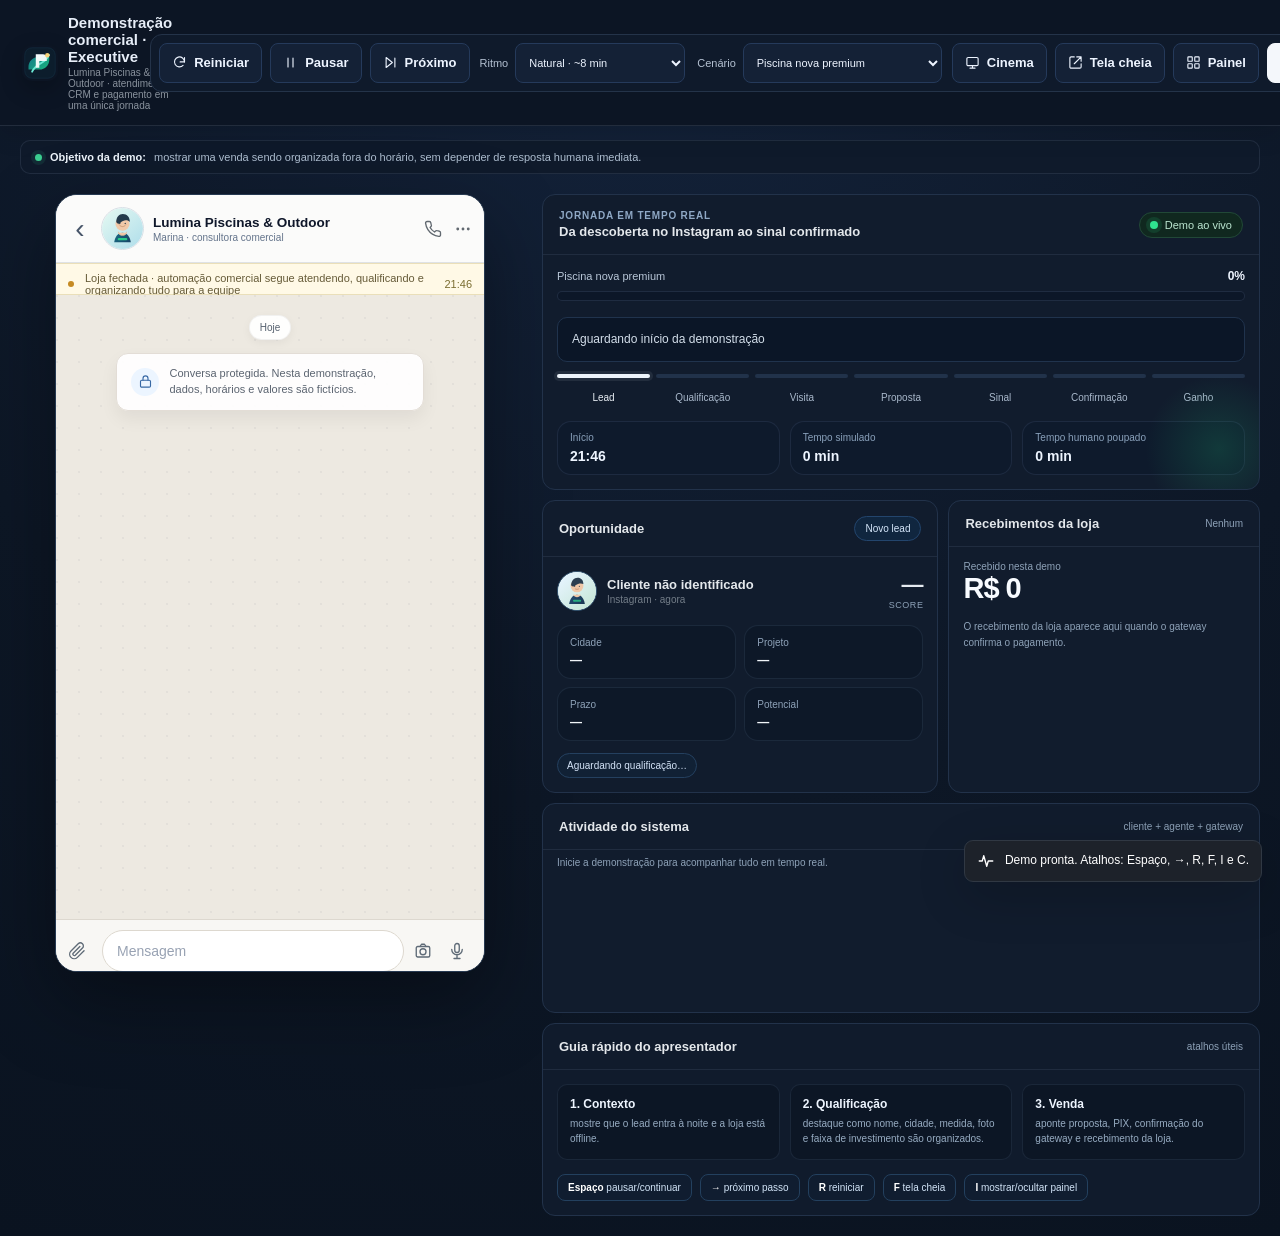
==== index.html @ 03941003 "Demo Agentes que Vendem" ====
<!doctype html>
<html lang="pt-BR">
<head>
  <meta charset="utf-8">
  <meta name="viewport" content="width=device-width,initial-scale=1,viewport-fit=cover">
  <meta name="theme-color" content="#0d1726">
  <title>Agentes que Vendem — Demonstração Final</title>
  <link rel="stylesheet" href="./app.css">
</head>
<body class="present-body v4-present v5-present">
  <div class="present-shell">
    <header class="present-top studio-topbar v4-topbar v5-topbar">
      <div class="studio-brand">
        <img class="studio-mark-img" src="./assets/brand-mark.svg" alt="Marca Lumina Piscinas & Outdoor">
        <div>
          <div class="present-title">Demonstração comercial · Executive</div>
          <div class="present-sub">Lumina Piscinas & Outdoor · atendimento, CRM e pagamento em uma única jornada</div>
        </div>
      </div>
      <div class="present-controls v4-controls v5-controls">
        <button class="btn" id="restartBtn" type="button"><span id="restartIcon"></span> Reiniciar</button>
        <button class="btn" id="pauseBtn" type="button"><span id="pauseIcon"></span> Pausar</button>
        <button class="btn" id="nextBtn" type="button"><span id="nextIcon"></span> Próximo</button>
        <label class="speed-control">Ritmo
          <select id="speedSelect" class="speed-select">
            <option value="1" selected>Natural · ~8 min</option>
            <option value="0.62">Reunião · ~5 min</option>
            <option value="0.26">Expressa · ~2 min</option>
            <option value="manual">Manual</option>
          </select>
        </label>
        <label class="speed-control">Cenário
          <select id="scenarioSelect" class="speed-select">
            <option value="pool" selected>Piscina nova premium</option>
            <option value="reforma">Reforma e modernização</option>
            <option value="retomada">Lead retomado com fechamento</option>
          </select>
        </label>
        <button class="btn" id="cinemaBtn" type="button"><span id="cinemaIcon"></span> Cinema</button>
        <button class="btn" id="fullscreenBtn" type="button"><span id="fullscreenIcon"></span> Tela cheia</button>
        <button class="btn" id="toggleInsightsBtn" type="button"><span id="insightsIcon"></span> Painel</button>
        <button class="btn primary" id="startBtn" type="button"><span id="playIcon"></span> Iniciar</button>
      </div>
    </header>

    <div class="presentation-deck"><span class="deck-dot"></span><strong>Objetivo da demo:</strong> mostrar uma venda sendo organizada fora do horário, sem depender de resposta humana imediata.</div>
    <main class="present-grid studio-present-grid v4-present-grid v5-present-grid">
      <section class="present-phone-wrap">
        <div class="present-phone studio-phone v4-phone" aria-label="Conversa simulada no WhatsApp">
          <div class="demo-wa-head v4-wa-head">
            <button class="phone-icon-btn" aria-label="Voltar">‹</button>
            <img class="brand-avatar-img agent-avatar-header" src="./assets/agent-avatar.svg" alt="Foto profissional da consultora Marina">
            <div class="demo-wa-copy">
              <strong id="chatCompanyName">Lumina Piscinas & Outdoor</strong>
              <span id="waStatus">Marina · consultora comercial</span>
            </div>
            <div class="demo-wa-actions"><span id="phoneIcon"></span><span id="moreIcon"></span></div>
          </div>
          <div class="demo-context-bar v4-context-bar">
            <span class="context-dot"></span>
            <span id="contextBarText">Loja fechada · automação comercial segue atendendo e organiza tudo para a equipe</span>
            <time id="contextBarTime">21:46</time>
          </div>
          <div class="chat-wallpaper presentation-chat v4-chat" id="presentationChat">
            <div class="day-chip">Hoje</div>
            <div class="conversation-empty" id="conversationEmpty">
              <div class="empty-lock" id="lockIcon"></div>
              <div>Conversa protegida. Nesta demonstração, dados, horários e valores são fictícios.</div>
            </div>
          </div>
          <div class="demo-composer v4-composer">
            <span id="paperclipIcon"></span>
            <div class="demo-input">Mensagem</div>
            <span id="cameraIcon"></span>
            <span id="micIcon"></span>
          </div>
        </div>
      </section>

      <aside class="present-insights studio-insights" id="insightsPanel">
        <section class="present-card hero-story-card v4-card accent-card v5-hero-card">
          <div class="present-card-head">
            <div>
              <div class="eyebrow-dark">Jornada em tempo real</div>
              <div class="present-card-title" id="storyTitle">Da primeira mensagem ao sinal confirmado</div>
            </div>
            <span class="live-pill"><i></i> Demo ao vivo</span>
          </div>
          <div class="present-card-body">
            <div class="story-progress-wrap">
              <div class="story-progress-labels"><span id="scenarioLabel">Piscina nova premium</span><strong id="progressLabel">0%</strong></div>
              <div class="story-progress-track"><div class="story-progress-fill" id="storyProgress"></div></div>
            </div>
            <div class="story-focus" id="storyFocus">Aguardando início da demonstração</div>
            <div class="journey-steps" id="journeySteps"></div>
            <div class="story-meta">
              <div><span>Início</span><strong id="storyStart">21:46</strong></div>
              <div><span>Tempo simulado</span><strong id="storyElapsed">0 min</strong></div>
              <div><span>Tempo humano poupado</span><strong id="humanTime">0 min</strong></div>
            </div>
          </div>
        </section>

        <div class="insight-two-col">
          <section class="present-card v4-card">
            <div class="present-card-head"><div class="present-card-title">Oportunidade</div><span id="stageBadge" class="dark-badge">Novo lead</span></div>
            <div class="present-card-body">
              <div class="lead-person-row">
                <img class="lead-person-photo" src="./assets/customer-avatar.svg" alt="Foto do cliente">
                <div><strong id="leadName">Cliente não identificado</strong><span id="leadSub">Instagram · agora</span></div>
                <div class="lead-score-box"><b id="leadScore">—</b><span>score</span></div>
              </div>
              <div class="snapshot-grid">
                <div class="snapshot-item"><span>Cidade</span><b id="snapCity">—</b></div>
                <div class="snapshot-item"><span>Projeto</span><b id="snapProject">—</b></div>
                <div class="snapshot-item"><span>Prazo</span><b id="snapDeadline">—</b></div>
                <div class="snapshot-item"><span>Potencial</span><b id="snapValue">—</b></div>
              </div>
              <div class="reason-list" id="scoreReasons"><span>Aguardando qualificação…</span></div>
            </div>
          </section>

          <section class="present-card v4-card">
            <div class="present-card-head"><div class="present-card-title">Recebimentos da loja</div><span class="dark-muted" id="paymentStatusTop">Nenhum</span></div>
            <div class="present-card-body store-money-body">
              <div class="store-money-total"><span>Recebido nesta demo</span><strong id="receivedTotal">R$ 0</strong></div>
              <div id="moneyFeed" class="store-money-feed"><div class="empty-mini">O recebimento da loja aparece aqui quando o gateway confirma o pagamento.</div></div>
            </div>
          </section>
        </div>

        <section class="present-card activity-card v4-card">
          <div class="present-card-head">
            <div class="present-card-title">Atividade do sistema</div>
            <span class="dark-muted">cliente + agente + gateway</span>
          </div>
          <div class="present-card-body live-feed studio-live-feed" id="liveFeed">
            <div class="empty-mini">Inicie a demonstração para acompanhar tudo em tempo real.</div>
          </div>
        </section>

        <section class="morning-card studio-morning v4-morning" id="morningCard">
          <div class="morning-eyebrow">Resumo automático · manhã seguinte · 08:02</div>
          <div class="morning-title">Enquanto a equipe estava offline</div>
          <div class="morning-grid">
            <div class="morning-stat"><b id="morningLeads">7</b><span>leads recebidos</span></div>
            <div class="morning-stat"><b id="morningQualified">3</b><span>qualificados</span></div>
            <div class="morning-stat"><b id="morningVisits">1</b><span>visita agendada</span></div>
            <div class="morning-stat"><b id="morningRevenue">R$ 2.780</b><span>sinal confirmado</span></div>
          </div>
          <div class="morning-summary-line" id="morningSummary"><strong>Resultado:</strong> um lead evoluiu até proposta, visita, pagamento de sinal e confirmação sem exigir resposta humana na primeira fase.</div>
          <div class="demo-note">Cenário demonstrativo, com dados sintéticos e pagamento local/sandbox. Não representa vendas reais.</div>
        </section>

        <section class="present-card v4-card presenter-card">
          <div class="present-card-head">
            <div class="present-card-title">Guia rápido do apresentador</div>
            <span class="dark-muted">atalhos úteis</span>
          </div>
          <div class="present-card-body presenter-body">
            <div class="presenter-grid">
              <div><strong>1. Contexto</strong><span>mostre que o lead entra à noite e a loja está offline.</span></div>
              <div><strong>2. Qualificação</strong><span>destaque como nome, cidade, medida, foto e faixa de investimento são organizados.</span></div>
              <div><strong>3. Venda</strong><span>aponte proposta, PIX, confirmação do gateway e recebimento da loja.</span></div>
            </div>
            <div class="shortcut-row">
              <span><b>Espaço</b> pausar/continuar</span>
              <span><b>→</b> próximo passo</span>
              <span><b>R</b> reiniciar</span>
              <span><b>F</b> tela cheia</span>
              <span><b>I</b> mostrar/ocultar painel</span>
            </div>
          </div>
        </section>
      </aside>
    </main>
  </div>

  <script src="./shared.js"></script>
  <script src="./present.js"></script>
</body>
</html>
---- app.css ----
:root{
  --bg:#f6f7f8; --surface:#ffffff; --surface-2:#f1f3f5; --surface-3:#e9ecef;
  --ink:#16181d; --muted:#69707d; --muted-2:#9299a6; --line:#e1e4e8; --line-strong:#cfd4db;
  --blue:#1668e3; --blue-2:#0f5dcc; --blue-soft:#eaf2ff;
  --green:#1c8f5a; --green-soft:#e9f7f0; --amber:#a96500; --amber-soft:#fff4dd;
  --red:#c54444; --red-soft:#fff0f0; --purple:#7453d4; --purple-soft:#f0ebff;
  --sidebar:#12161d; --sidebar-2:#1a2029; --sidebar-text:#e8edf4; --sidebar-muted:#8f9aa8;
  --shadow-sm:0 1px 2px rgba(16,24,40,.05); --shadow-md:0 8px 28px rgba(16,24,40,.08);
  --r-sm:7px; --r:10px; --r-lg:14px; --r-xl:20px;
  --font:Inter,ui-sans-serif,-apple-system,BlinkMacSystemFont,"Segoe UI",Roboto,Helvetica,Arial,sans-serif;
}
*{box-sizing:border-box}
html{font-family:var(--font);background:var(--bg);color:var(--ink);-webkit-text-size-adjust:100%;text-rendering:optimizeLegibility}
body{margin:0;min-height:100vh;background:var(--bg);color:var(--ink)}
button,input,textarea,select{font:inherit}
button{cursor:pointer}
a{color:inherit;text-decoration:none}
img{max-width:100%;display:block}
svg{display:block}
.hidden{display:none!important}
.tabular{font-variant-numeric:tabular-nums}
.muted{color:var(--muted)}
.small{font-size:12px}.tiny{font-size:11px}.medium{font-size:14px}.nowrap{white-space:nowrap}
.strong{font-weight:650}.semibold{font-weight:600}.bold{font-weight:720}
.divider{height:1px;background:var(--line);margin:16px 0}

/* controls */
.btn{border:1px solid var(--line-strong);background:var(--surface);color:var(--ink);height:36px;padding:0 12px;border-radius:var(--r-sm);display:inline-flex;align-items:center;justify-content:center;gap:7px;font-size:13px;font-weight:600;box-shadow:var(--shadow-sm);transition:.16s ease}
.btn:hover{background:#fafafa;border-color:#bcc3cc}.btn:active{transform:translateY(1px)}
.btn.primary{background:var(--blue);color:#fff;border-color:var(--blue);box-shadow:none}.btn.primary:hover{background:var(--blue-2)}
.btn.success{background:var(--green);color:white;border-color:var(--green)}
.btn.ghost{background:transparent;border-color:transparent;box-shadow:none}.btn.ghost:hover{background:var(--surface-2)}
.btn.danger{color:var(--red);background:var(--red-soft);border-color:#f0caca}
.btn.icon{width:36px;padding:0}.btn.sm{height:30px;padding:0 9px;font-size:12px}.btn.lg{height:42px;padding:0 16px;border-radius:9px}
.input,.select,.textarea{width:100%;border:1px solid var(--line-strong);background:var(--surface);color:var(--ink);border-radius:8px;outline:none;transition:.15s;border-color:.15s,box-shadow .15s}
.input,.select{height:38px;padding:0 11px}.textarea{padding:10px 11px;min-height:90px;resize:vertical}
.input:focus,.select:focus,.textarea:focus{border-color:#8bb4ef;box-shadow:0 0 0 3px rgba(22,104,227,.11)}
.label{font-size:12px;color:#4f5663;font-weight:600;margin-bottom:6px;display:block}.help{font-size:11px;color:var(--muted);margin-top:5px;line-height:1.4}
.field{margin-bottom:14px}.field-row{display:grid;grid-template-columns:repeat(2,minmax(0,1fr));gap:12px}

/* generic panels */
.card{background:var(--surface);border:1px solid var(--line);border-radius:var(--r);box-shadow:var(--shadow-sm)}
.card.pad{padding:18px}.card-head{display:flex;align-items:center;justify-content:space-between;gap:12px;padding:15px 16px;border-bottom:1px solid var(--line)}
.card-title{font-size:14px;font-weight:680}.card-sub{font-size:12px;color:var(--muted);margin-top:3px}
.badge{display:inline-flex;align-items:center;gap:5px;border:1px solid var(--line);background:var(--surface-2);color:#4e5663;border-radius:999px;padding:3px 7px;font-size:11px;font-weight:600;line-height:1.2}
.badge.blue{background:var(--blue-soft);border-color:#cfe0ff;color:#2458a4}.badge.green{background:var(--green-soft);border-color:#c6ead7;color:#167346}.badge.amber{background:var(--amber-soft);border-color:#efd7a6;color:#8a5708}.badge.red{background:var(--red-soft);border-color:#f1c8c8;color:#a23838}.badge.purple{background:var(--purple-soft);border-color:#ddd2ff;color:#6443bf}
.dot{width:7px;height:7px;border-radius:50%;background:currentColor;display:inline-block}
.avatar{width:34px;height:34px;border-radius:50%;display:grid;place-items:center;background:#e8edf3;color:#39424e;font-size:12px;font-weight:700;flex:0 0 auto;overflow:hidden}.avatar.blue{background:#e7f0ff;color:#245ba4}.avatar.green{background:#e6f5ed;color:#157249}.avatar.dark{background:#26303d;color:#fff}
.kbd{border:1px solid var(--line-strong);background:#f8f8f8;border-bottom-width:2px;border-radius:5px;padding:1px 5px;font-size:10px;color:#6c7480}

/* toast & modal */
.toast-stack{position:fixed;right:18px;bottom:18px;display:flex;flex-direction:column;gap:8px;z-index:9999;pointer-events:none}
.toast{min-width:260px;max-width:360px;background:#1d222a;color:white;border:1px solid #303843;border-radius:9px;padding:11px 12px;box-shadow:0 14px 50px rgba(0,0,0,.2);display:flex;gap:10px;align-items:flex-start;animation:toastIn .18s ease;pointer-events:auto}.toast.success{background:#123e2d;border-color:#285e47}.toast.error{background:#4b2222;border-color:#713434}
@keyframes toastIn{from{transform:translateY(6px);opacity:0}to{transform:none;opacity:1}}
.modal-backdrop{position:fixed;inset:0;background:rgba(13,17,23,.48);display:grid;place-items:center;padding:18px;z-index:9000;backdrop-filter:blur(2px)}
.modal{width:min(520px,100%);max-height:min(760px,92vh);overflow:auto;background:var(--surface);border:1px solid var(--line);border-radius:14px;box-shadow:0 30px 80px rgba(0,0,0,.24)}
.modal-head{display:flex;align-items:center;justify-content:space-between;padding:16px 18px;border-bottom:1px solid var(--line)}.modal-body{padding:18px}.modal-foot{display:flex;justify-content:flex-end;gap:8px;padding:14px 18px;border-top:1px solid var(--line);background:#fafafa}

/* admin shell */
.admin-shell{min-height:100vh;display:grid;grid-template-columns:228px minmax(0,1fr)}
.sidebar{position:sticky;top:0;height:100vh;background:var(--sidebar);color:var(--sidebar-text);display:flex;flex-direction:column;border-right:1px solid #222a35;z-index:40}
.brand-row{height:64px;padding:0 15px;display:flex;align-items:center;gap:10px;border-bottom:1px solid #252d38}.brand-mark{width:30px;height:30px;border-radius:8px;background:#f4f6f8;color:#111820;display:grid;place-items:center;font-weight:800;letter-spacing:-.6px}.brand-text{font-size:13px;font-weight:680}.brand-mini{font-size:10px;color:var(--sidebar-muted);margin-top:2px}
.side-nav{padding:10px 8px;display:flex;flex-direction:column;gap:2px;overflow:auto}.nav-label{font-size:10px;color:#66717f;text-transform:uppercase;letter-spacing:.08em;padding:14px 9px 6px}.nav-item{height:36px;padding:0 9px;border-radius:7px;color:#aeb7c3;display:flex;align-items:center;gap:9px;font-size:13px;border:0;background:transparent;text-align:left;width:100%}.nav-item:hover{background:#1a2029;color:#e8edf4}.nav-item.active{background:#232b36;color:white}.nav-item .nav-count{margin-left:auto;font-size:10px;background:#2a3441;padding:2px 6px;border-radius:999px;color:#b8c2ce}
.side-bottom{margin-top:auto;padding:10px 8px;border-top:1px solid #252d38}.workspace{display:flex;align-items:center;gap:9px;padding:8px;border-radius:8px}.workspace:hover{background:#1a2029}.workspace .avatar{width:30px;height:30px}.workspace-meta{min-width:0}.workspace-name{font-size:12px;font-weight:600;white-space:nowrap;overflow:hidden;text-overflow:ellipsis}.workspace-sub{font-size:10px;color:var(--sidebar-muted)}
.admin-main{min-width:0}.topbar{height:64px;position:sticky;top:0;background:rgba(246,247,248,.92);backdrop-filter:blur(12px);border-bottom:1px solid var(--line);display:flex;align-items:center;gap:12px;padding:0 22px;z-index:30}.topbar-title{font-size:14px;font-weight:680}.topbar-spacer{flex:1}.global-search{width:min(360px,42vw);height:34px;border:1px solid var(--line);border-radius:8px;background:var(--surface);display:flex;align-items:center;gap:8px;padding:0 10px;color:var(--muted);font-size:12px}.global-search .hint{margin-left:auto}
.page{padding:24px 24px 50px;max-width:1600px;margin:0 auto}.page-head{display:flex;align-items:flex-end;justify-content:space-between;gap:16px;margin-bottom:20px}.page-title{font-size:23px;letter-spacing:-.02em;font-weight:720}.page-desc{font-size:13px;color:var(--muted);margin-top:5px}.page-actions{display:flex;gap:8px;align-items:center}
.section{display:none}.section.active{display:block}

/* dashboard */
.metric-grid{display:grid;grid-template-columns:repeat(4,minmax(0,1fr));gap:12px;margin-bottom:14px}.metric{padding:15px 16px}.metric-label{font-size:12px;color:var(--muted);display:flex;justify-content:space-between;align-items:center}.metric-value{font-size:26px;font-weight:730;letter-spacing:-.035em;margin-top:10px}.metric-foot{font-size:11px;color:var(--muted);margin-top:7px;display:flex;gap:6px;align-items:center}.trend-up{color:var(--green)}
.dash-grid{display:grid;grid-template-columns:minmax(0,1.45fr) minmax(320px,.7fr);gap:12px}.chart-card{min-height:310px}.chart-wrap{padding:14px 16px 18px}.chart-toolbar{display:flex;justify-content:space-between;align-items:center;margin-bottom:12px}.segmented{display:inline-flex;border:1px solid var(--line);border-radius:7px;padding:2px;background:#f5f6f7}.segment{border:0;background:transparent;color:var(--muted);font-size:11px;padding:5px 8px;border-radius:5px}.segment.active{background:white;color:var(--ink);box-shadow:var(--shadow-sm)}
.area-chart{height:210px;position:relative;display:flex;align-items:flex-end;gap:8px;border-bottom:1px solid var(--line);padding:18px 2px 0}.area-chart:before,.area-chart:after{content:"";position:absolute;left:0;right:0;border-top:1px dashed #e9eaec}.area-chart:before{top:33%}.area-chart:after{top:66%}.bar{flex:1;min-width:10px;background:#cfe0f8;border-radius:4px 4px 0 0;position:relative;z-index:1;transition:.2s}.bar:hover{background:#98bce9}.bar.highlight{background:var(--blue)}.bar-labels{display:flex;gap:8px;margin-top:7px}.bar-labels span{flex:1;text-align:center;font-size:10px;color:var(--muted)}
.funnel{padding:12px 16px 16px}.funnel-row{display:grid;grid-template-columns:90px minmax(0,1fr) 44px;align-items:center;gap:9px;margin:11px 0}.funnel-label{font-size:11px;color:#4e5662}.funnel-track{height:7px;background:#edf0f2;border-radius:999px;overflow:hidden}.funnel-fill{height:100%;background:#495361;border-radius:999px}.funnel-value{text-align:right;font-size:11px;font-weight:650}.activity-list{max-height:315px;overflow:auto}.activity-item{display:flex;gap:10px;padding:11px 15px;border-bottom:1px solid #eff1f3}.activity-item:last-child{border:0}.activity-icon{width:28px;height:28px;border-radius:7px;background:#f0f2f4;display:grid;place-items:center;color:#65707c;flex:0 0 auto}.activity-copy{min-width:0}.activity-title{font-size:12px;line-height:1.35}.activity-time{font-size:10px;color:var(--muted);margin-top:3px}

/* tables */
.table-card{overflow:hidden}.table-toolbar{display:flex;align-items:center;gap:8px;padding:11px 12px;border-bottom:1px solid var(--line)}.table-toolbar .input{max-width:260px;height:34px}.table-scroll{overflow:auto}.data-table{width:100%;border-collapse:collapse;min-width:760px}.data-table th{font-size:10px;text-transform:uppercase;letter-spacing:.045em;color:#78808c;font-weight:650;text-align:left;padding:9px 12px;background:#fafafa;border-bottom:1px solid var(--line)}.data-table td{padding:11px 12px;border-bottom:1px solid #eef0f2;font-size:12px;vertical-align:middle}.data-table tr:hover td{background:#fafbfc}.cell-person{display:flex;align-items:center;gap:9px}.cell-main{font-size:12px;font-weight:600}.cell-sub{font-size:10px;color:var(--muted);margin-top:2px}.money{font-variant-numeric:tabular-nums;font-weight:650}

/* kanban */
.kanban{display:grid;grid-template-columns:repeat(6,minmax(230px,1fr));gap:10px;overflow:auto;padding-bottom:8px}.kan-col{background:#eff1f3;border:1px solid #e0e3e7;border-radius:10px;min-height:420px;max-height:70vh;display:flex;flex-direction:column}.kan-head{height:42px;padding:0 10px;display:flex;align-items:center;gap:7px;border-bottom:1px solid #e0e3e7}.kan-title{font-size:11px;font-weight:650}.kan-count{font-size:10px;color:var(--muted);margin-left:auto}.kan-body{padding:8px;display:flex;flex-direction:column;gap:7px;overflow:auto;flex:1}.lead-card{background:white;border:1px solid #dfe3e8;border-radius:8px;padding:10px;box-shadow:0 1px 1px rgba(16,24,40,.03);cursor:pointer}.lead-card:hover{border-color:#c6ccd5;box-shadow:0 4px 12px rgba(16,24,40,.05)}.lead-card.dragging{opacity:.45}.lead-top{display:flex;align-items:center;justify-content:space-between;gap:8px}.lead-name{font-size:12px;font-weight:650}.lead-meta{font-size:10px;color:var(--muted);margin-top:5px}.lead-tags{display:flex;gap:4px;flex-wrap:wrap;margin-top:8px}.lead-tag{font-size:9px;background:#f2f4f6;border-radius:4px;padding:3px 5px;color:#5e6672}.lead-bottom{display:flex;align-items:center;justify-content:space-between;margin-top:9px}.lead-score{font-size:10px;color:#636b77}.lead-value{font-size:11px;font-weight:650}

/* drawer */
.drawer-backdrop{position:fixed;inset:0;background:rgba(18,22,29,.22);z-index:100;opacity:0;pointer-events:none;transition:.18s}.drawer-backdrop.open{opacity:1;pointer-events:auto}.drawer{position:fixed;top:0;right:0;height:100vh;width:min(520px,94vw);background:white;border-left:1px solid var(--line);box-shadow:-20px 0 60px rgba(16,24,40,.12);z-index:101;transform:translateX(102%);transition:.22s ease;display:flex;flex-direction:column}.drawer.open{transform:none}.drawer-head{height:64px;padding:0 16px;display:flex;align-items:center;gap:10px;border-bottom:1px solid var(--line)}.drawer-body{overflow:auto;flex:1}.drawer-tabs{display:flex;gap:4px;padding:10px 14px;border-bottom:1px solid var(--line);position:sticky;top:0;background:white;z-index:2}.drawer-tab{border:0;background:transparent;padding:6px 8px;border-radius:6px;font-size:11px;color:var(--muted)}.drawer-tab.active{background:#f0f2f4;color:var(--ink);font-weight:600}.drawer-section{padding:15px 16px;border-bottom:1px solid #edf0f2}.detail-grid{display:grid;grid-template-columns:1fr 1fr;gap:12px}.detail-k{font-size:10px;color:var(--muted);margin-bottom:3px}.detail-v{font-size:12px;font-weight:600}.timeline{padding-left:4px}.timeline-item{display:grid;grid-template-columns:20px minmax(0,1fr);gap:8px;position:relative;padding-bottom:14px}.timeline-item:not(:last-child):after{content:"";position:absolute;left:9px;top:19px;bottom:0;width:1px;background:#e2e5e9}.timeline-dot{width:19px;height:19px;border-radius:50%;background:#f0f2f4;border:1px solid #d9dde2;display:grid;place-items:center;z-index:1}.timeline-copy{font-size:11px;line-height:1.4}.timeline-time{font-size:9px;color:var(--muted);margin-top:2px}

/* inbox */
.inbox-shell{height:calc(100vh - 112px);min-height:620px;display:grid;grid-template-columns:280px minmax(340px,1fr) 300px;background:white;border:1px solid var(--line);border-radius:10px;overflow:hidden}.inbox-list{border-right:1px solid var(--line);overflow:auto}.inbox-search{padding:10px;border-bottom:1px solid var(--line)}.conversation-row{padding:11px 12px;border-bottom:1px solid #f0f1f3;cursor:pointer}.conversation-row:hover{background:#fafbfc}.conversation-row.active{background:#f2f6fb}.conversation-row .row-top{display:flex;justify-content:space-between;gap:8px}.conversation-name{font-size:12px;font-weight:650}.conversation-time{font-size:9px;color:var(--muted)}.conversation-preview{font-size:10px;color:var(--muted);white-space:nowrap;overflow:hidden;text-overflow:ellipsis;margin-top:4px}.conversation-center{display:flex;flex-direction:column;min-width:0}.conversation-head{height:56px;padding:0 14px;border-bottom:1px solid var(--line);display:flex;align-items:center;gap:9px}.conversation-feed{flex:1;overflow:auto;padding:18px;background:#fafafa}.chat-line{display:flex;margin:8px 0}.chat-line.user{justify-content:flex-end}.chat-bubble{max-width:74%;padding:9px 11px;border-radius:10px;background:white;border:1px solid #e1e4e8;font-size:12px;line-height:1.45;box-shadow:0 1px 1px rgba(0,0,0,.02)}.chat-line.user .chat-bubble{background:#e9f2ff;border-color:#d1e3fb}.chat-time{font-size:9px;color:var(--muted);margin-top:4px}.conversation-compose{padding:10px;border-top:1px solid var(--line);background:white}.compose-box{border:1px solid var(--line-strong);border-radius:9px;padding:8px}.compose-box textarea{border:0;outline:0;resize:none;width:100%;min-height:54px;font-size:12px}.compose-actions{display:flex;align-items:center;gap:5px;justify-content:flex-end}.context-panel{border-left:1px solid var(--line);overflow:auto}.context-head{height:56px;padding:0 13px;display:flex;align-items:center;border-bottom:1px solid var(--line);font-size:12px;font-weight:650}.context-section{padding:13px;border-bottom:1px solid #eef0f2}

/* calendar */
.calendar-shell{background:white;border:1px solid var(--line);border-radius:10px;overflow:hidden}.calendar-head{height:52px;padding:0 14px;border-bottom:1px solid var(--line);display:flex;align-items:center;gap:8px}.calendar-head .month{font-size:13px;font-weight:680;margin-right:auto}.week-grid{display:grid;grid-template-columns:62px repeat(5,minmax(130px,1fr));overflow:auto}.time-col,.day-col{min-height:620px;border-right:1px solid #eef0f2;position:relative}.day-col:last-child{border-right:0}.day-head{height:48px;border-bottom:1px solid var(--line);display:flex;flex-direction:column;align-items:center;justify-content:center;position:sticky;top:0;background:white;z-index:2}.day-name{font-size:10px;color:var(--muted)}.day-date{font-size:14px;font-weight:650}.hour{height:64px;border-bottom:1px solid #f1f2f4;position:relative}.time-col .hour{font-size:9px;color:var(--muted);padding:5px;text-align:right}.event-card{position:absolute;left:6px;right:6px;min-height:46px;border-left:3px solid var(--blue);background:#eef5ff;border-radius:6px;padding:6px 7px;font-size:10px;color:#244d84;z-index:1}.event-card.green{border-left-color:var(--green);background:#edf8f2;color:#1c6a49}

/* automation cards */
.automation-list{display:grid;gap:9px}.automation-row{display:grid;grid-template-columns:40px minmax(0,1fr) auto;gap:11px;align-items:center;padding:13px 14px}.automation-icon{width:36px;height:36px;border-radius:8px;background:#f1f3f5;display:grid;place-items:center;color:#525d69}.automation-title{font-size:12px;font-weight:650}.automation-desc{font-size:10px;color:var(--muted);margin-top:3px}.switch{width:34px;height:20px;border-radius:999px;background:#cbd0d7;position:relative;border:0;transition:.16s}.switch:after{content:"";width:16px;height:16px;background:white;border-radius:50%;position:absolute;top:2px;left:2px;box-shadow:0 1px 2px rgba(0,0,0,.2);transition:.16s}.switch.on{background:var(--blue)}.switch.on:after{left:16px}

/* setup */
.setup-page{min-height:100vh;background:#f7f7f6;display:grid;grid-template-columns:minmax(280px,.75fr) minmax(520px,1.25fr)}.setup-aside{background:#11151b;color:white;padding:42px;display:flex;flex-direction:column}.setup-aside h1{font-size:31px;line-height:1.1;letter-spacing:-.04em;margin:28px 0 12px}.setup-aside p{color:#9ba4b0;font-size:13px;line-height:1.6;max-width:440px}.setup-steps{margin-top:34px;display:grid;gap:6px}.setup-step{display:grid;grid-template-columns:28px 1fr;gap:10px;padding:10px;border-radius:8px;color:#8e98a5}.setup-step.active{background:#1c222b;color:white}.step-num{width:24px;height:24px;border-radius:50%;border:1px solid #3a4350;display:grid;place-items:center;font-size:10px}.setup-step.active .step-num{background:white;color:#111;border-color:white}.setup-content{padding:40px 6vw;display:flex;align-items:center}.setup-card{width:min(660px,100%);margin:auto;background:white;border:1px solid var(--line);border-radius:12px;box-shadow:0 14px 45px rgba(20,25,32,.07);overflow:hidden}.setup-card-head{padding:22px 24px;border-bottom:1px solid var(--line)}.setup-card-body{padding:24px}.integration{display:flex;align-items:center;gap:12px;border:1px solid var(--line);border-radius:9px;padding:12px;margin:8px 0}.integration-logo{width:38px;height:38px;border-radius:9px;background:#f1f3f5;display:grid;place-items:center}.integration-copy{flex:1}.integration-name{font-size:12px;font-weight:650}.integration-desc{font-size:10px;color:var(--muted);margin-top:3px}

/* customer chat */
.customer-body{background:#ebe8e1;min-height:100vh}.customer-wrap{min-height:100vh;display:grid;place-items:center;padding:26px 12px}.customer-phone{width:min(430px,100%);height:min(860px,calc(100vh - 30px));background:#f4f0e8;border:1px solid #cfd2d4;border-radius:22px;overflow:hidden;box-shadow:0 18px 80px rgba(18,22,28,.16);display:flex;flex-direction:column;position:relative}.wa-head{height:68px;background:#f8f8f7;border-bottom:1px solid #d9d9d7;display:flex;align-items:center;gap:10px;padding:0 12px;flex:0 0 auto}.wa-head .avatar{width:40px;height:40px;background:#0f6372;color:white}.wa-name{font-size:13px;font-weight:650}.wa-status{font-size:10px;color:#6d747b;margin-top:2px}.wa-actions{margin-left:auto;display:flex;gap:4px}.wa-actions button{border:0;background:transparent;width:32px;height:32px;border-radius:50%;display:grid;place-items:center;color:#515961}.wa-actions button:hover{background:#ececeb}.chat-wallpaper{flex:1;overflow:auto;padding:14px 10px 10px;background-color:#efeae2;background-image:radial-gradient(circle at 1px 1px,rgba(70,82,80,.055) 1px,transparent 0);background-size:18px 18px;scroll-behavior:smooth}.day-chip{width:max-content;margin:4px auto 13px;background:rgba(255,255,255,.84);border:1px solid rgba(0,0,0,.05);border-radius:6px;padding:4px 8px;font-size:9px;color:#6f777d;box-shadow:0 1px 1px rgba(0,0,0,.03)}
.msg-row{display:flex;margin:5px 0;animation:msgIn .2s ease}.msg-row.out{justify-content:flex-end}.msg{max-width:84%;border-radius:8px;padding:7px 8px 5px;font-size:13px;line-height:1.42;box-shadow:0 1px 1px rgba(0,0,0,.08);position:relative;background:#fff}.msg-row.out .msg{background:#d9fdd3}.msg-meta{display:flex;justify-content:flex-end;gap:3px;align-items:center;margin-top:2px;font-size:8px;color:#7a817f}.ticks{color:#4c89c5;font-size:10px;letter-spacing:-2px}.msg.image{padding:4px}.msg.image img{border-radius:6px;max-height:260px;object-fit:cover}.msg-caption{padding:6px 4px 3px}.typing{display:inline-flex;gap:3px;padding:9px 12px;background:white;border-radius:8px;box-shadow:0 1px 1px rgba(0,0,0,.07)}.typing i{width:5px;height:5px;border-radius:50%;background:#8b9297;animation:bounce 1.2s infinite}.typing i:nth-child(2){animation-delay:.14s}.typing i:nth-child(3){animation-delay:.28s}@keyframes bounce{0%,60%,100%{transform:none;opacity:.45}30%{transform:translateY(-3px);opacity:1}}@keyframes msgIn{from{opacity:0;transform:translateY(4px)}to{opacity:1;transform:none}}
.payment-card{width:100%;background:white;border:1px solid #dfe2e4;border-radius:9px;padding:11px;margin:3px 0}.payment-top{display:flex;align-items:center;justify-content:space-between}.payment-brand{display:flex;align-items:center;gap:8px}.payment-lock{width:28px;height:28px;border-radius:7px;background:#f1f3f5;display:grid;place-items:center;color:#5d6570}.payment-value{font-size:18px;font-weight:720;margin:11px 0 3px}.payment-desc{font-size:10px;color:#777f87}.pix-grid{display:grid;grid-template-columns:76px 1fr;gap:10px;align-items:center;margin-top:10px}.qr-demo{width:76px;height:76px;background:repeating-conic-gradient(#111 0 25%,#fff 0 50%) 0/14px 14px;border:6px solid white;box-shadow:0 0 0 1px #dadde0;position:relative}.qr-demo:after{content:"DEMO";position:absolute;inset:24px 6px;background:white;display:grid;place-items:center;font-size:8px;font-weight:800}.pix-code{font-size:9px;color:#626a73;background:#f5f6f7;border-radius:6px;padding:8px;word-break:break-all}.payment-state{margin-top:9px;display:flex;align-items:center;gap:6px;font-size:10px;color:#6d747d}.spinner{width:12px;height:12px;border:2px solid #d7dce1;border-top-color:#596573;border-radius:50%;animation:spin .8s linear infinite}@keyframes spin{to{transform:rotate(360deg)}}
.chat-composer{background:#f6f6f5;border-top:1px solid #d9d9d7;padding:8px;display:grid;grid-template-columns:34px minmax(0,1fr) 38px;gap:6px;align-items:end;flex:0 0 auto}.composer-icon{border:0;background:transparent;width:34px;height:38px;display:grid;place-items:center;color:#58616a}.chat-input{min-height:38px;max-height:100px;background:white;border:1px solid #d8dadd;border-radius:20px;padding:9px 12px;font-size:13px;outline:0;resize:none}.send-btn{width:38px;height:38px;border:0;border-radius:50%;background:#1d7c70;color:white;display:grid;place-items:center}.quick-row{display:flex;gap:6px;overflow:auto;padding:0 8px 8px;background:#f6f6f5}.quick-chip{white-space:nowrap;border:1px solid #cbd0d5;background:white;color:#46505a;border-radius:999px;padding:6px 9px;font-size:10px}

/* presentation */
.present-body{background:#0d1015;color:#eef1f4;min-height:100vh}.present-shell{min-height:100vh;display:flex;flex-direction:column}.present-top{min-height:68px;border-bottom:1px solid #242a31;display:flex;align-items:center;gap:12px;padding:10px 18px;background:#11151b;position:sticky;top:0;z-index:20}.present-title{font-size:13px;font-weight:650}.present-sub{font-size:10px;color:#89929d;margin-top:2px}.present-controls{margin-left:auto;display:flex;gap:7px;align-items:center}.present-controls .btn{background:#1a2028;color:#e8ecf1;border-color:#303842;box-shadow:none}.present-controls .btn.primary{background:#e8edf3;color:#111820;border-color:#e8edf3}.speed-select{height:36px;background:#1a2028;color:#d9dee5;border:1px solid #303842;border-radius:7px;padding:0 9px;font-size:11px}
.present-grid{flex:1;display:grid;grid-template-columns:minmax(390px,520px) minmax(420px,1fr);gap:24px;padding:26px;max-width:1440px;width:100%;margin:auto}.present-phone-wrap{display:flex;align-items:flex-start;justify-content:center}.present-phone{width:min(430px,100%);height:min(800px,calc(100vh - 125px));border-radius:24px;overflow:hidden;border:1px solid #38404a;box-shadow:0 28px 80px rgba(0,0,0,.28);display:flex;flex-direction:column;background:#efeae2}.present-insights{display:flex;flex-direction:column;gap:12px}.present-card{background:#141920;border:1px solid #272e37;border-radius:10px}.present-card-head{padding:13px 14px;border-bottom:1px solid #262d35;display:flex;align-items:center;justify-content:space-between}.present-card-title{font-size:11px;font-weight:650;color:#e3e7eb}.present-card-body{padding:14px}.stage-line{display:grid;grid-template-columns:repeat(7,1fr);gap:4px}.stage-node{height:5px;border-radius:999px;background:#2c333c}.stage-node.done{background:#6ea3e9}.stage-node.current{background:#dbe7f8;box-shadow:0 0 0 2px rgba(219,231,248,.12)}.stage-label{font-size:10px;color:#8d96a1;margin-top:8px}.lead-snapshot{display:grid;grid-template-columns:1fr 1fr;gap:9px;margin-top:12px}.snap{padding:10px;border:1px solid #29313b;border-radius:8px;background:#11161c}.snap-k{font-size:9px;color:#7f8994}.snap-v{font-size:12px;font-weight:620;margin-top:4px;color:#e8ecf1}.live-feed{max-height:270px;overflow:auto}.live-event{display:grid;grid-template-columns:26px 1fr auto;gap:8px;padding:9px 0;border-bottom:1px solid #242b33}.live-event:last-child{border:0}.live-icon{width:24px;height:24px;border-radius:6px;background:#202731;display:grid;place-items:center;color:#9da8b4}.live-copy{font-size:10px;color:#cdd3da;line-height:1.35}.live-time{font-size:9px;color:#707a85}.money-event{display:flex;align-items:center;justify-content:space-between;padding:12px;border:1px solid #28513e;background:#10251d;border-radius:8px}.money-event strong{font-size:16px;color:#d5f4e3}.money-event span{font-size:9px;color:#7da892}.morning-card{background:#f3f5f7;color:#111820;border-radius:10px;padding:18px;display:none}.morning-card.show{display:block;animation:msgIn .3s ease}.morning-eyebrow{font-size:10px;color:#69717c;text-transform:uppercase;letter-spacing:.06em}.morning-title{font-size:21px;font-weight:730;letter-spacing:-.03em;margin:7px 0 13px}.morning-grid{display:grid;grid-template-columns:repeat(4,1fr);gap:8px}.morning-stat{border:1px solid #dfe3e7;border-radius:8px;padding:10px;background:white}.morning-stat b{display:block;font-size:18px}.morning-stat span{font-size:9px;color:#747b84}.demo-note{font-size:9px;color:#69717c;margin-top:12px;line-height:1.45}

/* responsive */
.mobile-only{display:none}
@media(max-width:1050px){.metric-grid{grid-template-columns:repeat(2,minmax(0,1fr))}.dash-grid{grid-template-columns:1fr}.inbox-shell{grid-template-columns:250px minmax(340px,1fr)}.context-panel{display:none}.present-grid{grid-template-columns:430px minmax(330px,1fr);gap:14px;padding:16px}.setup-page{grid-template-columns:320px 1fr}.setup-aside{padding:28px}.setup-content{padding:28px}}
@media(max-width:820px){.admin-shell{display:block;padding-bottom:58px}.sidebar{position:fixed;left:0;right:0;bottom:0;top:auto;width:auto;height:58px;border-right:0;border-top:1px solid #252d38;z-index:80}.brand-row,.side-bottom,.nav-label{display:none}.side-nav{height:100%;padding:5px 4px;display:grid;grid-template-columns:repeat(5,1fr);gap:2px;overflow:hidden}.nav-item{height:48px;padding:4px 2px;display:flex;flex-direction:column;gap:2px;justify-content:center;font-size:9px;border-radius:6px}.nav-item:nth-of-type(n+6){display:none}.nav-item svg{width:17px;height:17px}.nav-item .nav-count{display:none}.topbar{height:56px;padding:0 12px}.global-search{display:none}.page{padding:16px 12px 28px}.page-head{align-items:flex-start;flex-direction:column;margin-bottom:14px}.page-actions{width:100%;overflow:auto}.page-title{font-size:20px}.metric-grid{grid-template-columns:repeat(2,1fr);gap:8px}.metric{padding:12px}.metric-value{font-size:22px}.inbox-shell{height:calc(100vh - 145px);grid-template-columns:1fr}.inbox-list{display:none}.conversation-center{display:flex}.kanban{grid-template-columns:repeat(6,250px)}.drawer{width:100vw}.field-row{grid-template-columns:1fr}.setup-page{display:block}.setup-aside{padding:22px}.setup-aside h1{font-size:25px;margin:20px 0 8px}.setup-steps{display:flex;overflow:auto;margin-top:20px}.setup-step{min-width:170px}.setup-content{padding:14px}.present-top{align-items:flex-start;flex-wrap:wrap}.present-controls{width:100%;margin-left:0;overflow:auto}.present-grid{display:block;padding:12px}.present-phone{height:72vh;margin:auto}.present-insights{margin-top:12px}.morning-grid{grid-template-columns:repeat(2,1fr)}.mobile-only{display:block}.desktop-only{display:none}}
@media(max-width:460px){.customer-wrap{padding:0}.customer-phone{height:100dvh;border-radius:0;border:0;width:100%}.wa-head{padding-top:env(safe-area-inset-top);height:calc(62px + env(safe-area-inset-top))}.chat-composer{padding-bottom:max(8px,env(safe-area-inset-bottom))}.present-phone{width:100%;border-radius:15px}.present-grid{padding:8px}.present-top{padding:8px 10px}.present-title{font-size:12px}.present-sub{display:none}.metric-grid{grid-template-columns:1fr 1fr}.page{padding-left:9px;padding-right:9px}.morning-grid{grid-template-columns:1fr 1fr}}

/* ===== V3 STUDIO · presentation refinements ===== */
.studio-topbar{min-height:72px;padding:11px 24px}.studio-brand{display:flex;align-items:center;gap:10px}.studio-mark{width:34px;height:34px;border:1px solid #343b44;background:#181d24;border-radius:8px;display:grid;place-items:center;font-size:10px;font-weight:760;letter-spacing:.03em;color:#e5e9ee}.speed-control{display:flex;align-items:center;gap:7px;color:#808a95;font-size:10px}.studio-present-grid{grid-template-columns:minmax(410px,500px) minmax(500px,1fr);gap:28px;padding-top:24px}.studio-phone{background:#efeae2;border-color:#313842;height:min(820px,calc(100vh - 122px));box-shadow:0 24px 65px rgba(0,0,0,.34)}
.demo-wa-head{height:64px;display:flex;align-items:center;gap:9px;padding:8px 10px;background:#f7f7f6;color:#171a1d;border-bottom:1px solid #d7d8d8;flex:0 0 auto}.phone-icon-btn{width:24px;border:0;background:transparent;font-size:26px;line-height:1;color:#4e555b}.brand-avatar{width:38px;height:38px;border-radius:50%;background:#153e48;color:#fff;display:grid;place-items:center;font-weight:740;font-size:14px}.demo-wa-copy{min-width:0;display:flex;flex-direction:column}.demo-wa-copy strong{font-size:12.5px;white-space:nowrap;overflow:hidden;text-overflow:ellipsis}.demo-wa-copy span{font-size:9.5px;color:#6d747a;margin-top:2px}.demo-wa-actions{margin-left:auto;display:flex;align-items:center;gap:12px;color:#626970}.demo-context-bar{height:32px;background:#fff9e7;border-bottom:1px solid #e8dfbf;color:#746b4e;padding:0 11px;display:flex;align-items:center;gap:7px;font-size:9px;flex:0 0 auto}.demo-context-bar .context-dot{width:6px;height:6px;background:#c7942b;border-radius:50%}.demo-context-bar time{margin-left:auto;font-variant-numeric:tabular-nums}.presentation-chat{padding:12px 9px 18px}.conversation-empty{width:90%;margin:14px auto;color:#837e77;background:#fffdf9;border:1px solid rgba(90,84,75,.12);padding:10px 12px;border-radius:7px;display:flex;gap:8px;align-items:flex-start;font-size:9px;line-height:1.45}.empty-lock{color:#9c958b}.demo-composer{height:52px;background:#f7f7f6;border-top:1px solid #d8d9d8;display:grid;grid-template-columns:27px 1fr 27px 27px;gap:5px;align-items:center;padding:7px 8px;color:#5f666c;flex:0 0 auto}.demo-input{height:36px;border:1px solid #dcdddc;background:white;border-radius:18px;display:flex;align-items:center;padding:0 12px;color:#9a9da0;font-size:11px}.story-divider{display:flex;align-items:center;gap:7px;margin:15px 5px;color:#77736d;font-size:8.5px;text-transform:uppercase;letter-spacing:.055em}.story-divider:before,.story-divider:after{content:"";height:1px;background:rgba(80,75,68,.17);flex:1}.story-divider span{white-space:nowrap;background:rgba(255,255,255,.6);border:1px solid rgba(80,75,68,.09);border-radius:5px;padding:4px 6px}.rich-message{min-width:min(310px,90%);padding:10px!important}.rich-kicker{font-size:8px;text-transform:uppercase;letter-spacing:.06em;color:#707780;font-weight:700}.rich-title{font-size:13px;font-weight:700;color:#202428;margin:4px 0}.rich-copy{font-size:9px;color:#737a80;line-height:1.45}.rich-status{margin-top:8px;padding-top:7px;border-top:1px solid #ebedef;display:flex;align-items:center;gap:5px;font-size:9px;color:#347251}.proposal-lines{display:grid;grid-template-columns:1fr auto;gap:5px 12px;margin:9px 0;padding:8px;background:#f7f8f8;border-radius:6px;font-size:9px}.proposal-lines b{font-weight:650;color:#4e6e5e}.payment-message{padding:3px!important;max-width:88%!important}.demo-payment-card{border:0;margin:0}.payment-demo-label{font-size:7.5px;font-weight:750;letter-spacing:.06em;color:#796c44;background:#f7f1dc;border:1px solid #e7dbb5;padding:3px 5px;border-radius:4px}.copy-demo-btn{margin-top:6px;width:100%;height:29px;border:1px solid #d9dde0;background:white;color:#3f4850;border-radius:6px;font-size:9px;display:flex;align-items:center;justify-content:center;gap:5px}.photo-fallback{width:310px;height:170px;background:linear-gradient(155deg,#cad2c9,#879e8e 40%,#466c70 41%,#21495b 64%,#b7a899 65%);position:relative}.photo-fallback:after{content:"Foto do quintal anexada";position:absolute;inset:auto 8px 28px;background:rgba(255,255,255,.86);padding:6px;border-radius:5px;font-size:9px;color:#394046}.demo-photo-msg img{width:300px;max-width:100%;height:180px;object-fit:cover}.studio-insights{gap:10px}.hero-story-card{background:#151a20}.eyebrow-dark{font-size:8px;color:#737e89;text-transform:uppercase;letter-spacing:.08em;margin-bottom:3px}.live-pill{font-size:8px;color:#aeb8c1;border:1px solid #303944;padding:4px 7px;border-radius:999px;display:flex;align-items:center;gap:5px}.live-pill i{width:6px;height:6px;border-radius:50%;background:#64b487;box-shadow:0 0 0 3px rgba(100,180,135,.08)}.journey-steps{display:grid;grid-template-columns:repeat(7,1fr);gap:3px}.journey-step{min-width:0}.journey-step i{display:block;height:3px;border-radius:999px;background:#2c333b;margin-bottom:6px}.journey-step span{font-size:7.5px;color:#6f7882;white-space:nowrap;overflow:hidden;text-overflow:ellipsis}.journey-step.done i{background:#6485ac}.journey-step.done span{color:#93a4b8}.journey-step.current i{background:#e7edf4}.journey-step.current span{color:#e8edf3}.story-meta{display:grid;grid-template-columns:repeat(3,1fr);gap:8px;margin-top:14px}.story-meta div{border-left:1px solid #2b323a;padding-left:8px}.story-meta span{display:block;font-size:8px;color:#6e7883}.story-meta strong{display:block;margin-top:3px;font-size:11px;color:#dfe4e9}.insight-two-col{display:grid;grid-template-columns:1.12fr .88fr;gap:10px}.dark-badge{font-size:8px;padding:4px 6px;background:#202730;border:1px solid #313a44;color:#c4ccd4;border-radius:5px}.dark-muted{font-size:8px;color:#707a84}.lead-person-row{display:grid;grid-template-columns:32px 1fr auto;gap:8px;align-items:center}.lead-person-avatar{width:32px;height:32px;border-radius:50%;background:#24303b;border:1px solid #33404d;display:grid;place-items:center;font-size:9px;font-weight:700;color:#cfd7df}.lead-person-row strong{display:block;font-size:11px;color:#e4e8ec}.lead-person-row span{display:block;font-size:8px;color:#737d88;margin-top:2px}.lead-score-box{text-align:right}.lead-score-box b{display:block;font-size:17px;color:#e5eaf0}.lead-score-box span{font-size:7px;text-transform:uppercase;letter-spacing:.06em}.snapshot-grid{display:grid;grid-template-columns:1fr 1fr;gap:6px;margin-top:12px}.snapshot-item{padding:8px;border:1px solid #29313a;border-radius:6px;background:#11161b}.snapshot-item span{display:block;font-size:7.5px;color:#6f7882}.snapshot-item b{display:block;font-size:9.5px;color:#d9dee4;margin-top:3px;white-space:nowrap;overflow:hidden;text-overflow:ellipsis}.reason-list{display:flex;gap:4px;flex-wrap:wrap;margin-top:9px}.reason-list span{display:flex;align-items:center;gap:3px;border:1px solid #2b343d;color:#86919c;border-radius:5px;padding:4px 5px;font-size:7.5px}.store-money-total span{display:block;font-size:8px;color:#6f7984}.store-money-total strong{font-size:21px;color:#e2e7ec;letter-spacing:-.035em}.store-money-feed{margin-top:11px}.money-row{display:grid;grid-template-columns:30px 1fr;gap:8px;border-top:1px solid #293038;padding-top:10px}.money-row-icon{width:28px;height:28px;border-radius:7px;background:#163326;color:#7bc29a;display:grid;place-items:center}.money-row strong,.money-row span,.money-row small{display:block}.money-row strong{font-size:11px;color:#bfe4cf}.money-row span{font-size:8.5px;color:#b4bdc6;margin-top:2px}.money-row small{font-size:7.5px;color:#69737e;margin-top:2px}.empty-mini{font-size:8.5px;color:#6d7781;line-height:1.45}.activity-card{min-height:180px}.studio-live-feed{max-height:190px;padding-top:5px;padding-bottom:5px}.studio-event{grid-template-columns:24px 1fr auto;padding:7px 0}.event-amount{display:block;color:#b8dec8;margin-top:2px}.studio-morning{border:0}.morning-summary-line{margin-top:12px;border-top:1px solid #dfe3e7;padding-top:10px;font-size:10px;color:#535b64;line-height:1.5}
@media(max-width:1180px){.studio-present-grid{grid-template-columns:430px minmax(390px,1fr);gap:14px;padding:14px}.insight-two-col{grid-template-columns:1fr}.activity-card{min-height:150px}.studio-live-feed{max-height:140px}}
@media(max-width:820px){.studio-topbar{padding:9px 10px}.studio-brand{width:100%}.studio-present-grid{display:flex;flex-direction:column}.studio-phone{height:76vh}.studio-insights{width:100%}.insight-two-col{grid-template-columns:1fr 1fr}.journey-step span{font-size:7px}.speed-control{white-space:nowrap}}
@media(max-width:560px){.studio-mark{display:none}.present-controls{display:grid;grid-template-columns:repeat(3,max-content) minmax(145px,1fr);gap:5px}.speed-control{grid-column:1/-1;justify-content:space-between}.speed-select{flex:1}.studio-phone{height:72vh;border-radius:12px}.insight-two-col{grid-template-columns:1fr}.studio-present-grid{padding:8px}.story-meta{gap:4px}.present-top .btn{height:34px;padding:0 9px}.present-top .btn span{display:none}.demo-context-bar span:nth-child(2){max-width:230px;overflow:hidden;text-overflow:ellipsis;white-space:nowrap}}

/* ===== V3 STUDIO · onboarding ===== */
.studio-setup-page{background:#f5f5f3}.studio-setup-aside{background:#171a1f;padding:38px 42px}.setup-brand{display:flex;align-items:center;gap:9px;font-size:11px;font-weight:650;color:#e3e6e9}.setup-logo{width:30px;height:30px;border-radius:7px;border:1px solid #39404a;display:grid;place-items:center;font-size:9px}.studio-setup-aside h1{font-size:34px;max-width:520px}.studio-setup-aside p{max-width:520px}.setup-progress-label{display:flex;justify-content:space-between;align-items:center;margin-top:30px;font-size:9px;color:#838d98}.setup-progress-label b{color:#bcc4cd}.setup-progress-track{height:3px;background:#282e36;border-radius:999px;margin-top:7px}.setup-progress-track i{height:100%;display:block;background:#cfd7e0;border-radius:999px;transition:width .25s}.studio-setup-aside .setup-step span{display:block;font-size:9px;margin-top:2px;color:#69737f}.studio-setup-aside .setup-step.active span{color:#929da9}.setup-aside-note{margin-top:auto;border-top:1px solid #2b3138;padding-top:18px;color:#737d87;font-size:9px;line-height:1.55}.studio-setup-content{align-items:center}.studio-setup-card{border-radius:10px;box-shadow:0 16px 40px rgba(32,36,42,.065)}.studio-setup-card .setup-card-head{display:flex;justify-content:space-between;gap:20px;align-items:flex-start}.setup-eyebrow{font-size:8px;letter-spacing:.07em;color:#8a9197;font-weight:700}.studio-setup-card h2{font-size:21px;letter-spacing:-.025em;margin:5px 0 4px}.studio-setup-card .setup-card-head p{font-size:10px;color:#777f86}.setup-state{font-size:8px;color:#66717a;background:#f4f5f5;border:1px solid #e0e2e3;border-radius:5px;padding:4px 7px}.setup-card-footer{padding:13px 18px;border-top:1px solid var(--line);display:flex;align-items:center;gap:7px}.setup-footer-spacer{flex:1}.setup-section-intro{padding:11px 12px;background:#f7f8f8;border:1px solid #e4e6e7;border-radius:7px;margin-bottom:16px}.setup-section-intro b,.setup-section-intro span{display:block}.setup-section-intro b{font-size:11px}.setup-section-intro span{font-size:9px;color:#747c83;margin-top:3px}.integration-hero{display:grid;grid-template-columns:44px 1fr auto;gap:11px;align-items:center;padding:12px;border:1px solid #e0e3e5;border-radius:8px}.integration-icon{width:42px;height:42px;border-radius:9px;background:#f1f3f4;display:grid;place-items:center;color:#454e57}.integration-hero b,.integration-hero span{display:block}.integration-hero b{font-size:12px}.integration-hero span{font-size:9px;color:#737b82;margin-top:3px}.connection-badge{font-size:8px;padding:4px 6px;border:1px solid #e0e2e3;background:#f5f6f6;color:#7a8289;border-radius:5px}.connection-badge.connected{border-color:#cce4d7;background:#f0f8f3;color:#3f7657}.security-callout{margin:14px 0;display:grid;grid-template-columns:24px 1fr;gap:9px;padding:11px;border:1px solid #e4e0d3;background:#fbfaf4;border-radius:8px;color:#716a52}.security-callout b,.security-callout span{display:block}.security-callout b{font-size:10px;color:#5b5542}.security-callout span{font-size:9px;line-height:1.5;margin-top:2px}.security-callout code{font-family:ui-monospace,monospace;font-size:8px}.onboarding-list{list-style:none;padding:0;margin:14px 0}.onboarding-list li{display:grid;grid-template-columns:120px 1fr;gap:10px;padding:10px 0;border-bottom:1px solid #eef0f1}.onboarding-list li:last-child{border:0}.onboarding-list b{font-size:10px}.onboarding-list span{font-size:9px;color:#747c84;line-height:1.45}.wide-btn{width:100%;justify-content:center}.form-note{font-size:8px;color:#8a9197;line-height:1.5;margin-top:9px}.ownership-flow{display:grid;grid-template-columns:1fr 20px 1fr 20px 1fr;align-items:center;gap:6px;margin:14px 0}.ownership-flow>div{padding:10px;border:1px solid #e2e4e5;border-radius:7px;background:#fafafa}.ownership-flow span,.ownership-flow b{display:block}.ownership-flow span{font-size:8px;color:#7d858c}.ownership-flow b{font-size:10px;margin-top:3px}.ownership-flow i{text-align:center;color:#8d959c}.ownership-flow .emphasis{background:#f1f7f3;border-color:#cfe2d6}.final-checklist{border:1px solid #e1e3e5;border-radius:8px;overflow:hidden}.check-row{display:grid;grid-template-columns:30px 1fr auto;gap:9px;align-items:center;padding:11px;border-bottom:1px solid #eceeef}.check-row:last-child{border:0}.check-state{width:28px;height:28px;border-radius:7px;background:#f3f4f5;color:#8a9299;display:grid;place-items:center}.check-state.ok{background:#edf6f0;color:#4c815e}.check-row b,.check-row span{display:block}.check-row b{font-size:10px}.check-row span{font-size:8.5px;color:#7b838a;margin-top:2px}.check-row em{font-size:8px;font-style:normal;color:#879097}.launch-card{display:grid;grid-template-columns:34px 1fr auto;gap:10px;align-items:center;margin-top:15px;padding:14px;border:1px solid #dce1dd;background:#f5f9f6;border-radius:8px;color:#315841}.launch-card b,.launch-card span{display:block}.launch-card b{font-size:11px}.launch-card span{font-size:8.5px;color:#64806d;margin-top:3px;line-height:1.45}
@media(max-width:820px){.studio-setup-aside{padding:24px 18px}.studio-setup-aside h1{font-size:26px}.setup-aside-note{display:none}.studio-setup-content{padding:12px}.ownership-flow{grid-template-columns:1fr}.ownership-flow i{transform:rotate(90deg)}.onboarding-list li{grid-template-columns:1fr}.launch-card{grid-template-columns:30px 1fr}.launch-card .btn{grid-column:1/-1;justify-content:center}}

/* customer composer / attachments */
.studio-customer-composer{grid-template-columns:34px minmax(0,1fr) 32px 38px}.camera-shortcut{width:32px}.attachment-menu{position:absolute;left:10px;right:10px;bottom:62px;background:white;border:1px solid #d9dcde;border-radius:10px;box-shadow:0 14px 34px rgba(20,24,29,.16);padding:6px;z-index:12}.attachment-menu button{width:100%;border:0;background:transparent;padding:9px;display:grid;grid-template-columns:34px 1fr;gap:9px;text-align:left;border-radius:7px;color:#22282d}.attachment-menu button:hover{background:#f4f5f5}.attach-action-icon{width:32px;height:32px;border-radius:8px;background:#f0f2f2;display:grid;place-items:center;color:#59636b}.attachment-menu b,.attachment-menu small{display:block}.attachment-menu b{font-size:10px}.attachment-menu small{font-size:8.5px;color:#7b8389;margin-top:2px}


/* === V4 REFINEMENTS === */

:root{--v4-bg:#0d1726;--v4-shell:#0f1b2d;--v4-card:#111d31;--v4-card-2:#14243b;--v4-line:#21334f;--v4-text:#e7eef8;--v4-muted:#99a8bc;--v4-accent:#19a974;--v4-accent-2:#13825a;--v4-whatsapp:#dbf8c6;--v4-assistant:#ffffff;--v4-ink:#17212b;--v4-surface:#f6f2ea;--v4-chip:#fff7dd;}
.present-body.v4-present{background:radial-gradient(circle at top,#13223a 0,#0d1726 58%,#0a1320 100%);color:var(--v4-text)}
.v4-topbar{background:rgba(10,18,32,.88);backdrop-filter:blur(14px);border-bottom:1px solid rgba(76,104,142,.28);padding:14px 22px;gap:14px}
.studio-mark-img{width:36px;height:36px;border-radius:10px;display:block;box-shadow:0 8px 22px rgba(0,0,0,.24)}
.admin-brand-img{width:30px;height:30px;border-radius:8px}
.workspace-logo{object-fit:cover;background:#0f172a}
.v4-controls{background:rgba(255,255,255,.03);border:1px solid rgba(145,170,205,.16);padding:8px;border-radius:14px;box-shadow:0 12px 30px rgba(0,0,0,.12)}
.v4-controls .btn{height:40px;border-radius:11px;background:#122035;border-color:#253a5b;color:#edf4ff}
.v4-controls .btn.primary{background:linear-gradient(180deg,#27c482,#18a46e);border-color:#18a46e;color:white}
.v4-controls .btn:hover{background:#172842}
.v4-controls .btn.primary:hover{background:linear-gradient(180deg,#22b978,#169764)}
.v4-controls .speed-control{padding:0 2px;color:#b4c1d2;font-size:11px}
.v4-controls .speed-select{height:40px;background:#122035;color:#edf4ff;border-color:#253a5b;border-radius:10px;min-width:170px}
.v4-present-grid{gap:22px;padding:20px;align-items:start}
.v4-phone{background:#f3efe7;border-color:#344866;border-radius:28px;box-shadow:0 28px 70px rgba(0,0,0,.36);overflow:hidden}
.v4-wa-head{padding:10px 12px;background:#fafafa;border-bottom:1px solid #ded9d0;min-height:68px}
.brand-avatar-img{width:42px;height:42px;border-radius:50%;box-shadow:0 6px 14px rgba(17,24,39,.12)}
.v4-wa-head .demo-wa-copy strong{font-size:13.5px;color:#0f172a}
.v4-wa-head .demo-wa-copy span{font-size:10px;color:#64748b}
.v4-context-bar{background:#fef6d7;border-top:1px solid #eee1a8;border-bottom:1px solid #eadca0;color:#6a5d1e;font-size:11px;padding:8px 12px;display:grid;grid-template-columns:8px 1fr auto;gap:9px;align-items:center}
.v4-context-bar time{font-variant-numeric:tabular-nums;color:#7a6d31}
.v4-chat{background:#efeae2;background-image:radial-gradient(circle at 1px 1px,rgba(52,64,84,.08) 1px,transparent 0);background-size:22px 22px;padding:16px 12px 12px}
.v4-chat .conversation-empty{font-size:11px;color:#5b6470;background:rgba(255,255,255,.92);border:1px solid #e3ddd6;border-radius:12px;padding:12px 14px;display:flex;gap:10px;align-items:center;max-width:76%;margin:6px auto 10px;box-shadow:0 8px 18px rgba(0,0,0,.06)}
.empty-lock{width:28px;height:28px;border-radius:50%;display:grid;place-items:center;background:#ecf5ff;color:#3768a4;flex:0 0 auto}
.v4-chat .msg-row{margin:8px 0}
.v4-chat .msg{max-width:78%;padding:10px 12px 7px;border-radius:16px;font-size:14px;line-height:1.55;color:var(--v4-ink);box-shadow:0 2px 8px rgba(15,23,42,.06)}
.v4-chat .msg-row.out .msg{background:var(--v4-whatsapp);color:#123127;border-top-right-radius:6px}
.v4-chat .msg-row:not(.out) .msg{background:var(--v4-assistant);color:#18202a;border-top-left-radius:6px}
.v4-chat .msg-meta{margin-top:7px;font-size:10px;color:#64748b;gap:6px}
.v4-chat .ticks{font-size:11px;letter-spacing:-1px;color:#3f83c5}
.v4-chat .typing{background:#fff;color:#64748b;padding:10px 14px;border-radius:16px;box-shadow:0 4px 14px rgba(15,23,42,.06)}
.v4-chat .demo-photo-msg img{display:block;border-radius:12px;max-height:240px;background:#dbeafe}
.v4-chat .msg.image{padding:5px}
.v4-chat .msg-caption{padding:8px 6px 2px;color:#17212b}
.day-chip{padding:6px 10px;border-radius:999px;background:rgba(255,255,255,.92);font-size:10px;color:#55606e;box-shadow:0 3px 10px rgba(15,23,42,.05)}
.story-divider{display:flex;justify-content:center;margin:16px 0 10px}.story-divider span{background:#e6eef9;color:#45617d;padding:6px 10px;border-radius:999px;font-size:10px;font-weight:600;border:1px solid #d3dfef}
.rich-message{background:#fffef9!important;border:1px solid #e7e4dc;box-shadow:0 4px 14px rgba(15,23,42,.05)}
.rich-kicker{font-size:10px;text-transform:uppercase;letter-spacing:.08em;color:#6b7280;font-weight:700}
.rich-title{font-size:14px;font-weight:700;color:#111827;margin-top:5px}
.rich-copy{font-size:12px;color:#4b5563;line-height:1.5;margin-top:6px}.rich-status{display:inline-flex;gap:6px;align-items:center;margin-top:10px;font-size:12px;color:#14532d;background:#ecfdf5;padding:7px 10px;border-radius:999px;border:1px solid #cce9d7}
.proposal-lines{display:grid;grid-template-columns:1fr auto;gap:6px 12px;margin-top:10px;padding-top:10px;border-top:1px solid #ebedf0;font-size:12px}.proposal-lines span{color:#4b5563}.proposal-lines b{color:#111827}
.payment-message{background:transparent!important;padding:0!important;box-shadow:none!important;border:none!important;max-width:84%!important}
.payment-card{background:linear-gradient(180deg,#ffffff 0,#fbfcfe 100%);border:1px solid #dce5f0;border-radius:18px;padding:14px;box-shadow:0 8px 24px rgba(15,23,42,.08)}
.payment-top{display:flex;justify-content:space-between;align-items:flex-start;gap:8px}.payment-brand{display:flex;gap:10px;align-items:flex-start}.payment-lock{width:30px;height:30px;border-radius:9px;background:#e8f3ff;color:#1d4ed8;display:grid;place-items:center}.payment-demo-label{font-size:10px;font-weight:700;letter-spacing:.06em;color:#8b5e00;background:#fff6d9;border:1px solid #f2d586;border-radius:999px;padding:5px 8px}.payment-value{font-size:28px;font-weight:760;color:#0f172a;letter-spacing:-.04em;margin-top:14px}.payment-desc{font-size:12px;color:#64748b;margin-top:4px;line-height:1.45}.pix-grid{display:grid;grid-template-columns:112px minmax(0,1fr);gap:12px;margin-top:14px;align-items:start}.qr-demo-img,.qr-demo{width:112px;height:112px;border-radius:14px;border:1px solid #dce5f0;background:#fff}
.pix-code{font-size:11px;line-height:1.5;padding:10px 12px;border-radius:12px;border:1px solid #e5e7eb;background:#f8fafc;color:#334155;word-break:break-all}
.copy-demo-btn{margin-top:8px;height:36px;border:1px solid #c7d2fe;background:#eef2ff;color:#4338ca;border-radius:11px;padding:0 12px;font-weight:700;display:inline-flex;align-items:center;gap:7px}.copy-demo-btn:hover{background:#e6ecff}
.payment-state{margin-top:12px;display:flex;gap:8px;align-items:center;padding:10px 12px;border-radius:12px;background:#f8fafc;border:1px solid #e5edf7;color:#334155;font-size:12px}.spinner{width:14px;height:14px;border:2px solid #cbd5e1;border-top-color:#2563eb;border-radius:50%;display:inline-block;animation:spin 1s linear infinite}@keyframes spin{to{transform:rotate(360deg)}}
.v4-composer{background:#f7f5f1;border-top:1px solid #ddd8cf;padding:10px 12px 12px;display:grid;grid-template-columns:24px 1fr 24px 24px;gap:10px;align-items:center;color:#5f6b77}.demo-input{height:42px;border-radius:999px;background:#fff;border:1px solid #ddd8cf;color:#98a2b3;display:flex;align-items:center;padding:0 14px;font-size:14px}
.v4-card{background:linear-gradient(180deg,#13223a 0,#101d31 100%);border:1px solid var(--v4-line);border-radius:18px;box-shadow:0 14px 36px rgba(0,0,0,.12)}
.v4-card .present-card-head{padding:15px 16px;border-bottom:1px solid rgba(108,139,183,.14)}
.v4-card .present-card-title{font-size:13px}
.eyebrow-dark{font-size:10px;text-transform:uppercase;letter-spacing:.08em;color:#8fa8c5;font-weight:700}
.live-pill{display:inline-flex;align-items:center;gap:7px;font-size:11px;padding:6px 10px;border-radius:999px;background:#0f2b1f;color:#b7f1d3;border:1px solid #224d3a}.live-pill i{width:8px;height:8px;border-radius:50%;background:#2fe38f;display:inline-block;box-shadow:0 0 0 4px rgba(47,227,143,.12)}
.journey-steps{display:grid;grid-template-columns:repeat(7,1fr);gap:6px}.journey-step{display:flex;flex-direction:column;gap:8px;align-items:center}.journey-step i{width:100%;height:6px;border-radius:999px;background:#21324a}.journey-step.done i{background:linear-gradient(90deg,#26c281,#198e63)}.journey-step.current i{background:#e7eef8;box-shadow:0 0 0 3px rgba(231,238,248,.08)}.journey-step span{font-size:10px;color:#a9b8cb;text-align:center}
.story-meta{display:grid;grid-template-columns:repeat(3,1fr);gap:10px;margin-top:18px}.story-meta div{padding:10px 12px;border-radius:14px;background:#0e1a2c;border:1px solid rgba(120,145,181,.14)}.story-meta span{font-size:10px;color:#89a0ba}.story-meta strong{display:block;font-size:14px;color:#eef5ff;margin-top:5px}
.dark-badge{font-size:10px;padding:6px 10px;border-radius:999px;background:#10263f;border:1px solid #23456d;color:#d6e7fb}.dark-muted{font-size:10px;color:#8ea2b8}
.lead-person-photo{width:40px;height:40px;border-radius:50%;object-fit:cover;border:1px solid #2d4d6a;background:#e8f4f1}
.lead-person-row{grid-template-columns:40px 1fr auto;gap:10px}.lead-person-row strong{font-size:13px}.lead-person-row span{font-size:10px}.lead-score-box b{font-size:22px}.lead-score-box span{font-size:9px;color:#8ea2b8}
.snapshot-grid{gap:8px;margin-top:14px}.snapshot-item{padding:11px 12px;border-radius:14px;background:#0d1828;border:1px solid rgba(116,141,176,.14)}.snapshot-item span{font-size:10px;color:#8ea2b8}.snapshot-item b{font-size:12px;color:#f1f5f9;margin-top:5px}
.reason-list{gap:6px;margin-top:12px}.reason-list span{padding:6px 9px;font-size:10px;border-radius:999px;border:1px solid #24405f;background:#112135;color:#d4e3f7}
.store-money-total span{font-size:10px;color:#8ea2b8}.store-money-total strong{font-size:29px;color:#f8fbff}
.store-money-feed{margin-top:14px}.money-row{grid-template-columns:36px 1fr;gap:10px;padding-top:12px}.money-row-icon{width:34px;height:34px;border-radius:10px;background:#143627;color:#80ddb0}.money-row strong{font-size:13px;color:#c3f0d7}.money-row span{font-size:10px;color:#dde7f3;margin-top:3px}.money-row small{font-size:9px;color:#89a0ba;margin-top:4px}
.empty-mini{font-size:10px;color:#8ea2b8;line-height:1.6}.activity-card{min-height:210px}.studio-live-feed{max-height:240px}.studio-event{padding:10px 0;border-bottom:1px solid rgba(120,145,181,.12)}.live-icon{width:30px;height:30px;border-radius:10px;background:#102136;color:#bfd1e8}.live-copy{font-size:11px;color:#e2ebf7}.live-time{font-size:10px;color:#8ea2b8}.event-amount{display:block;color:#bceacc;margin-top:3px}
.v4-morning{background:linear-gradient(180deg,#f8fbff 0,#f2f7ff 100%);border:1px solid #d8e5f4;border-radius:18px;padding:20px;box-shadow:0 12px 26px rgba(0,0,0,.08)}
.morning-title{font-size:24px}.morning-grid{gap:10px}.morning-stat{border-radius:14px;padding:12px}.morning-stat b{font-size:19px}.morning-stat span{font-size:10px}.morning-summary-line{font-size:12px;line-height:1.6}
.customer-body{background:linear-gradient(180deg,#f3f4f6 0,#eceef2 100%)}.brand-header-logo{object-fit:cover;background:#fff;border:1px solid #d7d9dd}.wa-name{font-size:13px}.wa-status{font-size:10px}
.sidebar{background:linear-gradient(180deg,#101721 0,#111b29 100%)}.brand-row{padding-left:14px;padding-right:14px}.topbar{background:rgba(246,247,248,.93)}.card{border-radius:14px;box-shadow:0 8px 24px rgba(16,24,40,.05)}.metric{border-radius:14px}.nav-item{border-radius:10px}.nav-item.active{background:#223249}.workspace{border-radius:10px}
@media(max-width:1180px){.v4-present-grid{grid-template-columns:430px minmax(360px,1fr)}}
@media(max-width:820px){.v4-present-grid{display:flex;flex-direction:column;padding:12px}.v4-phone{width:100%;height:73vh}.v4-controls{width:100%;overflow:auto;justify-content:flex-start}.present-top .studio-brand{width:100%}.present-top .present-controls{margin-left:0}.story-meta{grid-template-columns:1fr}.journey-steps{grid-template-columns:repeat(7,minmax(0,1fr))}.v4-chat .msg{max-width:84%;font-size:14px}.pix-grid{grid-template-columns:1fr}.qr-demo-img,.qr-demo{width:112px;height:112px}}
@media(max-width:560px){.v4-topbar{padding:10px}.v4-controls{display:grid;grid-template-columns:repeat(2,minmax(0,1fr));gap:6px}.v4-controls .speed-control{grid-column:1/-1;display:grid;grid-template-columns:auto 1fr;align-items:center;gap:10px}.v4-controls .btn.primary{grid-column:1/-1}.v4-phone{border-radius:16px;height:72vh}.present-sub{display:none}.v4-chat{padding:12px 10px 10px}.v4-chat .msg{font-size:15px;line-height:1.56}.v4-chat .msg-meta{font-size:10px}.v4-context-bar{grid-template-columns:8px 1fr;gap:8px}.v4-context-bar time{grid-column:2}.insight-two-col{grid-template-columns:1fr}.morning-grid{grid-template-columns:repeat(2,1fr)}.journey-step span{font-size:9px}}

/* === V5 FINAL REFINEMENTS === */
.v5-controls{gap:8px}
.v5-controls .btn{white-space:nowrap}
.v5-present-grid{align-items:start}
.agent-avatar-header{object-fit:cover;background:#f3f4f6;border:1px solid #d7e0e9}
.story-progress-wrap{margin-bottom:16px}
.story-progress-labels{display:flex;justify-content:space-between;gap:12px;align-items:center;margin-bottom:8px;font-size:11px;color:#b9c7d8}
.story-progress-labels strong{font-size:12px;color:#eef5ff}
.story-progress-track{height:10px;border-radius:999px;background:#0c1728;border:1px solid rgba(115,141,176,.18);overflow:hidden}
.story-progress-fill{height:100%;width:0;background:linear-gradient(90deg,#22c77a 0%,#4ea4ff 100%);border-radius:999px;transition:width .28s ease}
.v5-hero-card{position:relative;overflow:hidden}
.v5-hero-card::after{content:'';position:absolute;inset:auto -40px -40px auto;width:160px;height:160px;border-radius:50%;background:radial-gradient(circle,rgba(34,199,122,.18),transparent 65%);pointer-events:none}
.v5-topbar .present-title{font-size:15px}
body.insights-hidden #insightsPanel{display:none}
body.insights-hidden .v5-present-grid{grid-template-columns:1fr}
.demo-hero{display:grid;grid-template-columns:minmax(0,1.1fr) minmax(300px,.9fr);gap:18px;padding:20px;border-radius:20px;margin-bottom:14px;background:linear-gradient(135deg,#13243c 0%,#0f1f33 58%,#0d1a2b 100%);border:1px solid #203651;overflow:hidden;position:relative}
.demo-hero::after{content:'';position:absolute;inset:auto -90px -90px auto;width:240px;height:240px;border-radius:50%;background:radial-gradient(circle,rgba(39,196,130,.18),transparent 70%)}
.hero-eyebrow{font-size:11px;font-weight:700;text-transform:uppercase;letter-spacing:.08em;color:#8fb2d4}
.hero-title{font-size:28px;line-height:1.15;font-weight:780;color:#f5f9ff;margin-top:10px;max-width:15ch}
.hero-desc{margin-top:10px;font-size:13px;line-height:1.7;color:#b6c6d9;max-width:60ch}
.hero-pill-row{display:flex;gap:8px;flex-wrap:wrap;margin-top:16px}
.demo-hero-visual{display:flex;flex-direction:column;gap:12px;align-items:stretch;justify-content:center;position:relative;z-index:1}
.demo-hero-art{display:block;width:100%;border-radius:16px;border:1px solid rgba(112,142,180,.18);background:#0a1626}
.hero-mini-stats{display:grid;grid-template-columns:repeat(3,1fr);gap:10px}
.hero-mini-stats div{padding:12px 14px;border-radius:14px;background:rgba(12,22,38,.78);border:1px solid rgba(115,141,176,.16)}
.hero-mini-stats span{display:block;font-size:10px;color:#8fa6c0;text-transform:uppercase;letter-spacing:.08em}
.hero-mini-stats strong{display:block;margin-top:6px;font-size:18px;color:#f3f7fc}
#section-inbox .inbox-shell{border-radius:18px;overflow:hidden;box-shadow:0 18px 50px rgba(15,23,42,.08)}
#section-inbox .inbox-list,#section-inbox .context-panel,#section-inbox .conversation-center{background:linear-gradient(180deg,#fff 0,#fbfcfe 100%)}
#section-inbox .conversation-feed{background:linear-gradient(180deg,#f4efe8 0,#f0ece4 100%)}
#section-inbox .conversation-head{background:#fff;border-bottom:1px solid #eceff3}
#section-inbox .compose-box{border-radius:16px;box-shadow:0 8px 28px rgba(15,23,42,.06)}
#section-payments .metric-grid .card.metric:last-child .metric-value{color:#15803d}
.copy-demo-btn:active{transform:translateY(1px)}
.phone-icon-btn{background:transparent;border:none;color:#475569;font-size:28px;line-height:1;cursor:pointer;padding:0 6px}
@media(max-width:1024px){.demo-hero{grid-template-columns:1fr}.hero-title{max-width:none}.hero-mini-stats{grid-template-columns:repeat(3,minmax(0,1fr))}}
@media(max-width:820px){.v5-controls{display:grid;grid-template-columns:repeat(2,minmax(0,1fr));width:100%}.v5-controls .speed-control{grid-column:1/-1;display:grid;grid-template-columns:auto 1fr;gap:10px;align-items:center}.v5-controls #fullscreenBtn,.v5-controls #toggleInsightsBtn{grid-column:auto}.v5-controls .btn.primary{grid-column:1/-1}.v5-present-grid{display:flex;flex-direction:column}.present-insights{width:100%}.story-progress-labels{font-size:10px}}
@media(max-width:560px){.demo-hero{padding:16px;border-radius:16px}.hero-title{font-size:22px}.hero-desc{font-size:12px}.hero-mini-stats{grid-template-columns:1fr}.v5-controls{grid-template-columns:1fr 1fr}.v5-controls #fullscreenBtn,.v5-controls #toggleInsightsBtn{display:none}.v4-chat .demo-photo-msg img{max-height:200px}}

/* === V10 ULTIMATE REFINEMENTS === */
.customer-status-bar{display:flex;align-items:center;gap:10px;padding:10px 14px;border-bottom:1px solid #ece8e1;background:linear-gradient(180deg,#fffdfa 0,#f8f3ea 100%)}
.customer-status-pill{display:inline-flex;align-items:center;gap:8px;padding:6px 10px;border-radius:999px;background:#eef7f2;border:1px solid #d7eadf;color:#25684a;font-size:11px;font-weight:700;white-space:nowrap}.pill-dot{width:8px;height:8px;border-radius:50%;background:#22c55e;box-shadow:0 0 0 4px rgba(34,197,94,.12)}
.customer-status-text{font-size:11px;color:#6a6f76;line-height:1.4}
.customer-start-panel{padding:12px 12px 4px;background:#f7f5f1;border-bottom:1px solid #ece8e1}.start-card{padding:12px 14px;border:1px solid #e2ddd4;border-radius:14px;background:#fff;box-shadow:0 10px 28px rgba(15,23,42,.04)}.start-card strong,.start-card span{display:block}.start-card strong{font-size:12px;color:#0f172a}.start-card span{font-size:11px;color:#667085;line-height:1.55;margin-top:5px}.start-chip-row{display:flex;flex-wrap:wrap;gap:8px;margin-top:10px}.start-chip{border:1px solid #d7dfeb;background:#fff;color:#23415a;font-size:11px;font-weight:600;padding:9px 12px;border-radius:999px;cursor:pointer}.start-chip:hover{background:#f3f8ff}
.story-focus{margin:14px 0 12px;padding:12px 14px;border-radius:14px;background:#0d1a2b;border:1px solid rgba(115,141,176,.16);font-size:12px;line-height:1.55;color:#dbe7f4}
.presenter-card{background:linear-gradient(180deg,#152238 0,#101c2d 100%)}.presenter-body{display:flex;flex-direction:column;gap:14px}.presenter-grid{display:grid;grid-template-columns:repeat(3,minmax(0,1fr));gap:10px}.presenter-grid div{padding:12px;border-radius:14px;background:#0d1728;border:1px solid rgba(115,141,176,.14)}.presenter-grid strong,.presenter-grid span{display:block}.presenter-grid strong{font-size:12px;color:#eef5ff}.presenter-grid span{font-size:10px;color:#97acc2;line-height:1.55;margin-top:5px}.shortcut-row{display:flex;gap:8px;flex-wrap:wrap}.shortcut-row span{padding:7px 10px;border-radius:999px;border:1px solid #23405e;background:#102036;color:#d2e4f7;font-size:10px}.shortcut-row b{color:#fff}
.page-head .page-actions .btn,.demo-hero .badge{box-shadow:none}.page .card{box-shadow:0 16px 46px rgba(15,23,42,.04)}
#section-dashboard .metric{border-radius:18px;box-shadow:0 14px 34px rgba(15,23,42,.04)}
#section-dashboard .metric:hover{transform:translateY(-1px);transition:transform .18s ease}
#section-dashboard .demo-hero{box-shadow:0 26px 70px rgba(8,20,36,.12)}
.topbar{backdrop-filter:blur(10px)}
.sidebar{box-shadow:8px 0 36px rgba(15,23,42,.05)}
@media(max-width:820px){.customer-status-bar{display:block}.customer-status-text{margin-top:8px}.presenter-grid{grid-template-columns:1fr}.shortcut-row span{font-size:9px}}
@media(max-width:560px){.customer-start-panel{padding:10px}.start-card{padding:11px 12px}.start-chip{width:100%;text-align:center}.story-focus{font-size:11px;padding:10px 12px}}
.presentation-strip{display:grid;grid-template-columns:repeat(3,minmax(0,1fr));gap:12px;margin:14px 0 18px}.presentation-tile{padding:16px 18px;border-radius:18px;border:1px solid #e5e9f0;background:linear-gradient(180deg,#ffffff 0%,#f9fbfe 100%);box-shadow:0 16px 40px rgba(15,23,42,.04)}.presentation-tile .tile-kicker{font-size:10px;text-transform:uppercase;letter-spacing:.08em;color:#4f76a8;font-weight:700}.presentation-tile strong,.presentation-tile span{display:block}.presentation-tile strong{font-size:15px;color:#0f172a;margin-top:8px}.presentation-tile span{font-size:12px;color:#667085;line-height:1.65;margin-top:6px}
@media(max-width:960px){.presentation-strip{grid-template-columns:1fr}}

/* === V11 EXECUTIVE — final visual polish === */
:root{
  --exec-navy:#0e1726;
  --exec-navy-2:#121e30;
  --exec-slate:#334155;
  --exec-muted:#667085;
  --exec-line:#e5e9ef;
  --exec-soft:#f6f8fa;
  --exec-ivory:#fbfaf7;
  --exec-green:#17865f;
  --exec-blue:#315f8f;
  --exec-amber:#a56a13;
  --exec-radius:14px;
  --exec-shadow:0 10px 30px rgba(15,23,42,.055);
}
html{font-feature-settings:"cv02","cv03","cv04","cv11";text-rendering:optimizeLegibility}
body{font-family:Inter,ui-sans-serif,-apple-system,BlinkMacSystemFont,"Segoe UI",Roboto,Helvetica,Arial,sans-serif}
button,input,select,textarea{font:inherit}

/* PRESENTATION */
.v11-present,.v5-present{background:#0a1220}
.presentation-deck{max-width:1400px;width:calc(100% - 40px);margin:14px auto 0;padding:10px 14px;border:1px solid rgba(142,164,191,.14);background:#0f1a2b;color:#aebed0;border-radius:10px;font-size:11px;display:flex;gap:8px;align-items:center}.presentation-deck strong{color:#edf4fb}.deck-dot{width:7px;height:7px;border-radius:50%;background:#3ccf91;box-shadow:0 0 0 4px rgba(60,207,145,.10)}
.v5-topbar{border-bottom-color:rgba(148,163,184,.16);background:#0c1524;box-shadow:0 8px 24px rgba(0,0,0,.12)}
.v5-controls{border-radius:12px;background:#0f1a2b;border-color:#243349;box-shadow:none}.v5-controls .btn,.v5-controls .speed-select{border-radius:8px}.v5-controls .btn{background:#142136}.v5-controls .btn.primary{background:#f4f7fb;color:#0e1726;border-color:#f4f7fb}.v5-controls .btn.primary:hover{background:white}.v5-controls .speed-select{background:#142136}
.v4-phone{border-radius:22px;border:1px solid #263951;box-shadow:0 30px 80px rgba(0,0,0,.36)}
.v4-wa-head{background:#fbfbfa;border-bottom-color:#dfe2e5}.brand-avatar-img{box-shadow:none;border:1px solid #d9e1e7}.agent-avatar-header{width:43px;height:43px}
.v4-context-bar{background:#fff9e6;border-color:#eadfb9;color:#665b38}.v4-context-bar .context-dot{background:#c58a23}
.v4-chat{background-color:#ede9e1;background-image:radial-gradient(circle at 1px 1px,rgba(56,67,82,.055) 1px,transparent 0)}
.v4-chat .msg{font-size:13.5px;line-height:1.52;border-radius:13px;box-shadow:0 1px 3px rgba(15,23,42,.06)}
.v4-chat .msg-row.out .msg{background:#d9f7ca;color:#123226}.v4-chat .msg-row:not(.out) .msg{background:#fff;color:#1f2937}
.v4-chat .msg-meta{font-size:9.5px}.v4-composer{background:#f8f7f4}
.v4-card{background:#111c2d;border-color:#22324a;border-radius:13px;box-shadow:none}.v4-card .present-card-head{border-bottom-color:rgba(136,158,184,.12)}
.story-focus{background:#0b1627;border-color:#20334d;border-radius:10px;color:#d3deea}
.journey-step i{height:4px}.journey-step.done i{background:#4c7ea8}.journey-step.current i{background:#edf4fb}.story-progress-fill{background:#3b8d73}
.live-pill{border-radius:999px;background:#10281f;border-color:#214837;color:#bce6d1}
.presenter-card{background:#101b2c}.presenter-grid div{border-radius:10px;background:#0c1625}.shortcut-row span{border-radius:8px;background:#101d30}
.morning-card,.v4-morning{border-radius:13px;background:#f8fafc}.morning-stat{border-radius:10px}

/* Cinema mode: presentation only, no chrome */
body.cinema-mode{overflow:hidden;background:#050b13}
body.cinema-mode .v5-topbar,body.cinema-mode .presentation-deck{display:none}
body.cinema-mode .present-shell{min-height:100vh}
body.cinema-mode .v5-present-grid{height:100vh;max-width:1500px;padding:22px;margin:0 auto;align-items:center}
body.cinema-mode .v4-phone{height:min(900px,95vh)}
body.cinema-mode .present-insights{max-height:95vh;overflow:auto;padding-right:4px}
body.cinema-mode.insights-hidden .present-phone-wrap{width:100%}
body.cinema-mode.insights-hidden .v4-phone{width:min(500px,94vw)}

/* ADMIN — executive SaaS density */
body:not(.present-body):not(.customer-body):not(.setup-body){background:#f5f7f9;color:#172033}
.admin-shell{background:#f5f7f9}
.sidebar{background:#111a28;border-right:1px solid #1e2c3e;box-shadow:none}.brand-row{height:68px;border-bottom:1px solid #1f2c3d}.brand-text{font-size:12px;letter-spacing:-.01em;color:#f2f6fa}.brand-mini{color:#8393a8}.admin-brand-img{border-radius:8px}
.side-nav{padding:12px 10px}.nav-label{font-size:9px;letter-spacing:.095em;color:#66788e;padding:12px 9px 6px}.nav-item{height:38px;border-radius:8px;color:#aeb9c8;font-size:11px;padding:0 10px}.nav-item:hover{background:#172437;color:#eef4fa}.nav-item.active{background:#1b2a40;color:#fff;box-shadow:inset 3px 0 0 #4ca982}.nav-count{background:#22344c;color:#bfd0e3;border-radius:999px}
.side-bottom{padding:10px;border-top:1px solid #1e2b3c}.system-health{display:grid;grid-template-columns:9px 1fr;gap:9px;align-items:start;padding:10px;margin-bottom:7px;border-radius:9px;background:#0e1724;border:1px solid #1b2b3d}.health-dot{width:8px;height:8px;border-radius:50%;background:#35c984;margin-top:3px;box-shadow:0 0 0 3px rgba(53,201,132,.10)}.system-health b,.system-health small{display:block}.system-health b{font-size:9.5px;color:#dbe7f3}.system-health small{font-size:8px;color:#6e8298;margin-top:2px}.workspace{border-radius:9px;background:#142035;border-color:#25334a}.workspace-name{font-size:10px}.workspace-sub{font-size:8px;color:#71839a}
.topbar{height:64px;background:rgba(248,249,251,.94);border-bottom:1px solid #e3e8ee;box-shadow:none}.topbar-title{font-size:12px;color:#344054}.global-search{height:36px;border-radius:9px;background:#fff;border:1px solid #dfe4ea;box-shadow:0 1px 2px rgba(16,24,40,.03)}.global-search:hover{border-color:#cbd5df}.admin-user-avatar{background:#213a56!important;color:#eaf2fb!important}
.page{padding:24px 28px 44px;max-width:1540px;margin:0 auto}.page-title{font-size:24px;letter-spacing:-.035em;color:#101828;font-weight:720}.page-desc{font-size:12px;color:#667085;margin-top:4px}.page-head{margin-bottom:18px}.page-actions .btn{height:36px;border-radius:8px}
.card{border:1px solid #e2e7ed;background:#fff;border-radius:12px;box-shadow:0 4px 18px rgba(16,24,40,.035)}.card-head{padding:14px 16px;border-bottom:1px solid #edf0f3}.card-title{font-size:11.5px;color:#1d2939}.card-sub{font-size:9.5px;color:#8a94a2;margin-top:2px}
.metric-grid{gap:10px}.metric{padding:15px 16px;border-radius:11px;border-color:#e2e7ed;min-height:102px}.metric-label{font-size:9.5px;color:#737f8d;text-transform:uppercase;letter-spacing:.055em}.metric-value{font-size:26px;letter-spacing:-.045em;color:#101828}.metric-delta{font-size:9px}
.demo-hero{border-radius:14px;background:#111c2d;border:1px solid #21324a;box-shadow:none;padding:18px 20px}.demo-hero::after{display:none}.hero-title{font-size:27px;max-width:19ch}.hero-desc{font-size:12.5px;color:#aebdd0}.demo-hero-art{border-radius:11px}.hero-mini-stats div{border-radius:9px;background:#0d1726}.hero-pill-row .badge{border-radius:6px}
.presentation-strip{gap:10px}.presentation-tile{border-radius:11px;padding:14px 15px;box-shadow:none}.presentation-tile strong{font-size:13px}.presentation-tile span{font-size:10.5px}.presentation-tile .tile-kicker{font-size:8.5px}
.dash-grid{gap:12px}.chart-card,.dash-grid>.card{min-height:0}.area-chart{opacity:.92}

/* Tables and kanban */
.table-wrap{border-radius:10px;overflow:auto}.data-table thead th{background:#f8fafc;color:#697586;font-size:9px;text-transform:uppercase;letter-spacing:.055em;border-bottom:1px solid #e6ebf0}.data-table tbody td{font-size:10.5px;color:#344054;border-bottom:1px solid #eef1f4}.data-table tbody tr:hover{background:#f8fbfe}
.kanban{gap:10px}.kanban-col{background:#f5f7f9;border:1px solid #e3e7ec;border-radius:10px;padding:8px}.kanban-head{font-size:9.5px;color:#667085;padding:4px 4px 8px}.lead-card{border:1px solid #e1e6eb;border-radius:9px;background:#fff;box-shadow:0 2px 7px rgba(16,24,40,.025)}.lead-card:hover{border-color:#cbd5df;box-shadow:0 5px 16px rgba(16,24,40,.05)}

/* Inbox — denser and more product-like */
.inbox-shell{border:1px solid #dde3e9;border-radius:12px!important;box-shadow:0 8px 24px rgba(16,24,40,.04)!important;background:#fff}.inbox-list{border-right:1px solid #e5e9ee}.inbox-search{background:#fff;border-bottom:1px solid #edf0f3}.conversation-center{background:#fbfcfd}.conversation-head{height:60px}.conversation-feed{background:#f1ede6!important}.context-panel{border-left:1px solid #e5e9ee}.compose-box{box-shadow:none!important;border:1px solid #dde3e9!important}.conversation-feed .msg{box-shadow:0 1px 3px rgba(15,23,42,.05)}

/* Payments / settings */
.payment-row,.automation-row,.agenda-row{border-radius:9px}.field input,.field select,.field textarea{border-radius:8px;border-color:#dfe4ea;background:#fff}.field input:focus,.field select:focus,.field textarea:focus{border-color:#8eabc7;box-shadow:0 0 0 3px rgba(49,95,143,.08)}

/* CUSTOMER — polished but believable */
.customer-body{background:#e8edf1}.customer-phone{box-shadow:0 26px 80px rgba(15,23,42,.12);border-color:#d5dbe2}.wa-head{background:#fbfbfa}.brand-header-logo{box-shadow:none}.customer-status-bar{background:#f9f7f2}.customer-status-pill{border-radius:7px;background:#eef6f1}.customer-start-panel{background:#f4f1eb}.start-card{border-radius:10px;box-shadow:none}.start-chip{border-radius:8px;background:#fff}.quick-chip{border-radius:8px}.chat-composer{background:#f7f7f5}.chat-input{border-radius:19px}.send-btn{box-shadow:none}

/* SETUP */
.setup-page{background:#f7f8fa}.setup-aside{background:#101a29}.setup-content{background:#f7f8fa}.setup-card{border-radius:12px;box-shadow:0 5px 18px rgba(16,24,40,.035)}.setup-step{border-radius:9px}.ownership-flow>div{border-radius:10px}

/* motion: subtle only */
.msg-row{animation:execMsgIn .22s ease both}@keyframes execMsgIn{from{opacity:0;transform:translateY(5px)}to{opacity:1;transform:none}}
.nav-item,.btn,.lead-card,.start-chip,.global-search{transition:background .16s ease,border-color .16s ease,color .16s ease,transform .16s ease,box-shadow .16s ease}
@media(prefers-reduced-motion:reduce){*,*::before,*::after{animation-duration:.01ms!important;animation-iteration-count:1!important;transition-duration:.01ms!important;scroll-behavior:auto!important}}

@media(max-width:820px){.page{padding:16px 12px 30px}.system-health{display:none}.presentation-deck{width:calc(100% - 20px);margin-top:10px}.v5-controls #cinemaBtn{display:none}.demo-hero{padding:16px}.hero-title{font-size:23px}.customer-status-text{font-size:10px}}
@media(max-width:560px){.topbar{height:56px}.page-title{font-size:21px}.metric-value{font-size:23px}.v4-chat .msg{font-size:14.5px}.presentation-deck{font-size:10px}.presentation-deck strong{display:none}.customer-status-pill{font-size:10px}.customer-status-text{line-height:1.45}.presenter-card{display:none}}
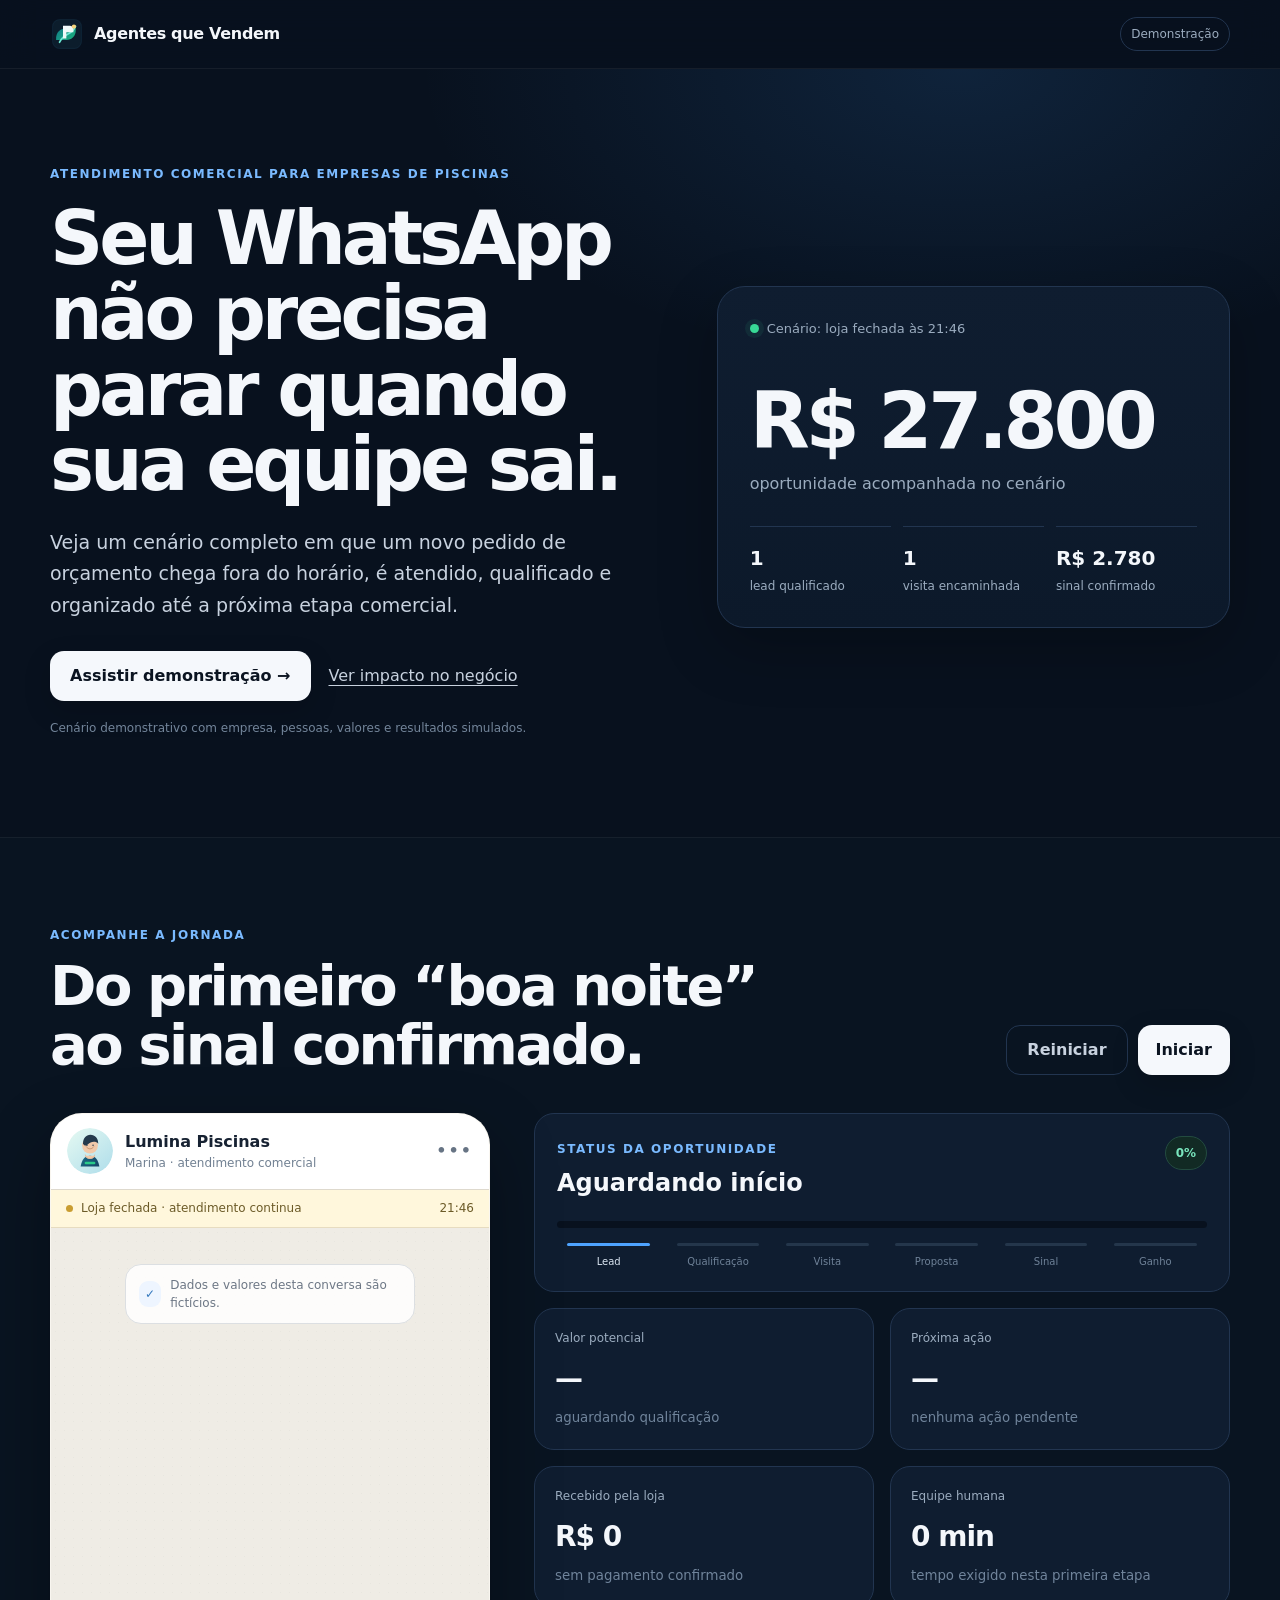
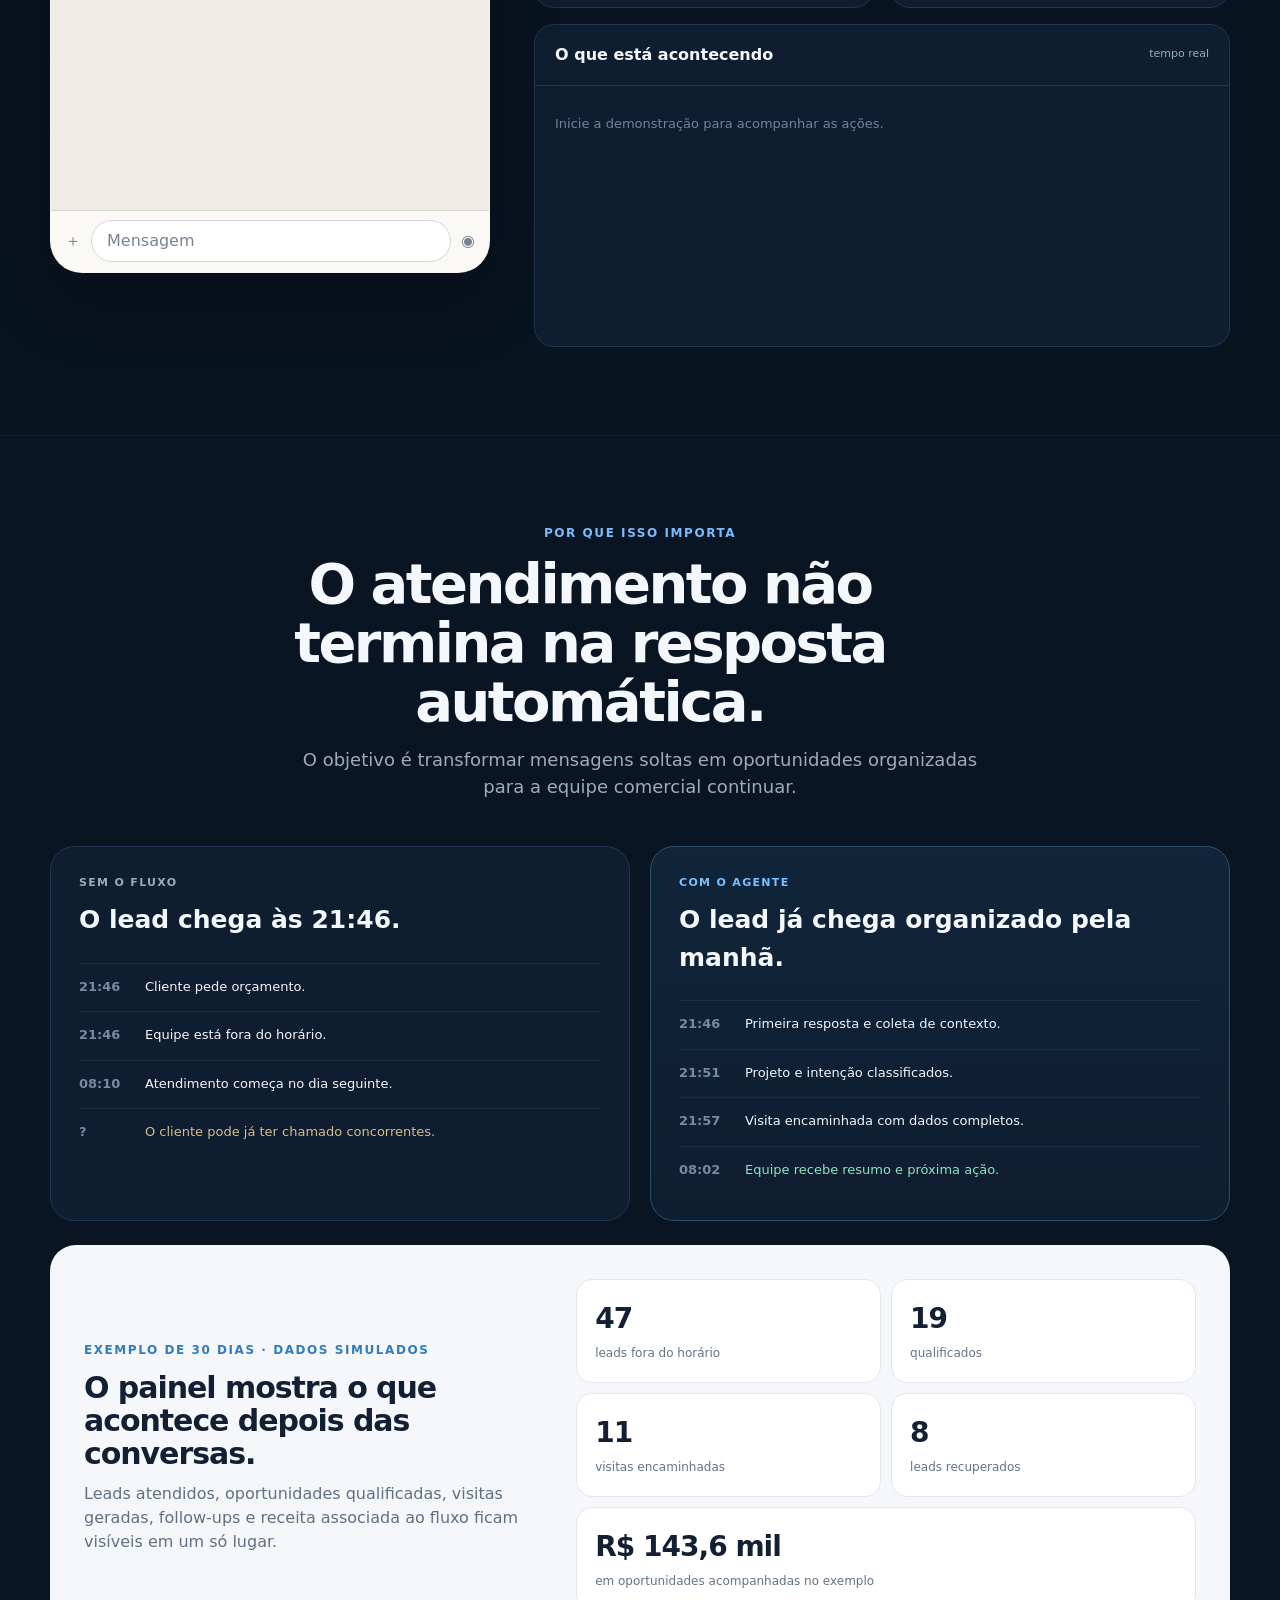
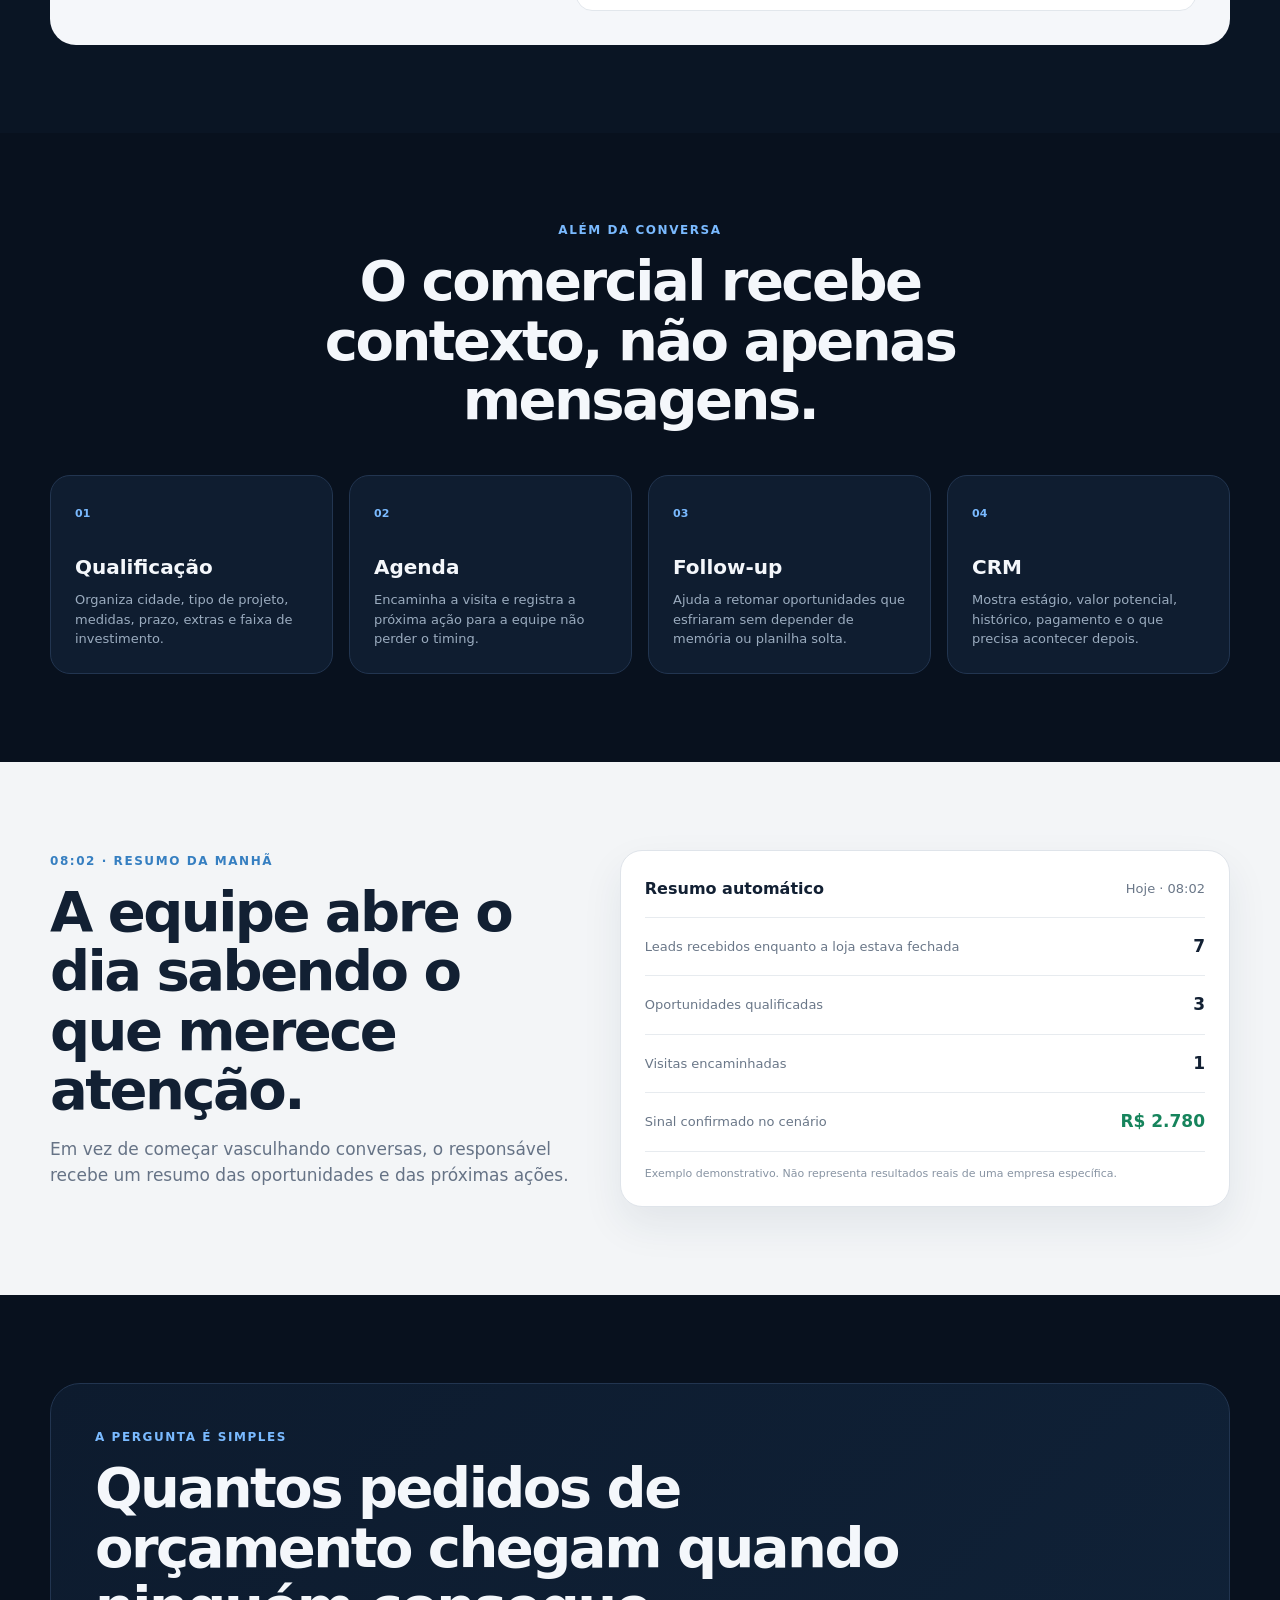
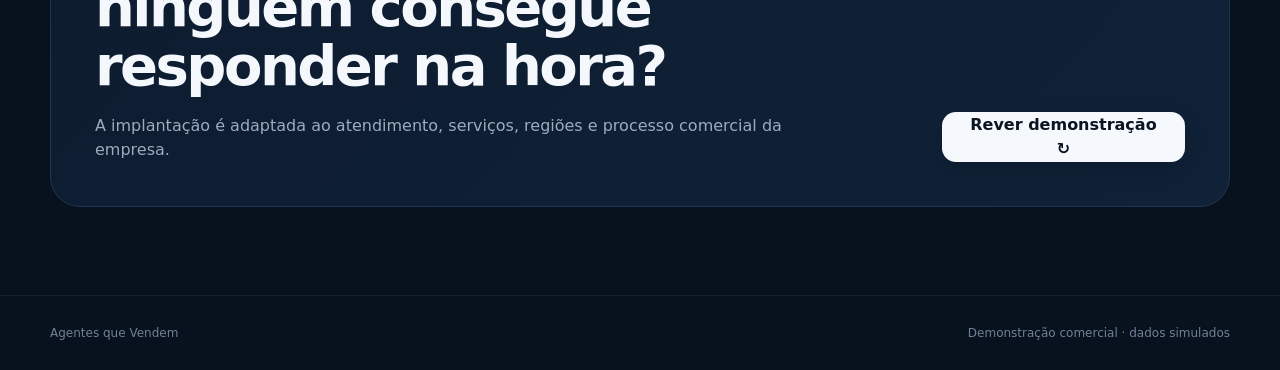
==== commit fab97c4b: "V15 Sales Experience" ====
--- a/index.html
+++ b/index.html
@@ -3,180 +3,228 @@
 <head>
   <meta charset="utf-8">
   <meta name="viewport" content="width=device-width,initial-scale=1,viewport-fit=cover">
-  <meta name="theme-color" content="#0d1726">
-  <title>Agentes que Vendem — Demonstração Final</title>
+  <meta name="theme-color" content="#08111e">
+  <meta name="description" content="Demonstração comercial de atendimento e qualificação de leads para empresas de piscinas.">
+  <title>Agentes que Vendem — Demonstração</title>
   <link rel="stylesheet" href="./app.css">
 </head>
-<body class="present-body v4-present v5-present">
-  <div class="present-shell">
-    <header class="present-top studio-topbar v4-topbar v5-topbar">
-      <div class="studio-brand">
-        <img class="studio-mark-img" src="./assets/brand-mark.svg" alt="Marca Lumina Piscinas & Outdoor">
+<body>
+  <header class="site-header">
+    <div class="container header-inner">
+      <a class="brand" href="#top" aria-label="Agentes que Vendem">
+        <img src="./assets/brand-mark.svg" alt="">
+        <span>Agentes que Vendem</span>
+      </a>
+      <span class="demo-badge">Demonstração</span>
+    </div>
+  </header>
+
+  <main id="top">
+    <section class="hero section">
+      <div class="container hero-grid">
+        <div class="hero-copy">
+          <div class="eyebrow">ATENDIMENTO COMERCIAL PARA EMPRESAS DE PISCINAS</div>
+          <h1>Seu WhatsApp não precisa parar quando sua equipe sai.</h1>
+          <p class="hero-lead">Veja um cenário completo em que um novo pedido de orçamento chega fora do horário, é atendido, qualificado e organizado até a próxima etapa comercial.</p>
+          <div class="hero-actions">
+            <button class="primary-btn" id="heroStart">Assistir demonstração <span>→</span></button>
+            <a class="text-link" href="#impact">Ver impacto no negócio</a>
+          </div>
+          <p class="fine-print">Cenário demonstrativo com empresa, pessoas, valores e resultados simulados.</p>
+        </div>
+
+        <div class="hero-proof" aria-label="Resumo do cenário">
+          <div class="proof-top"><span class="status-dot"></span> Cenário: loja fechada às 21:46</div>
+          <div class="proof-number">R$ 27.800</div>
+          <div class="proof-label">oportunidade acompanhada no cenário</div>
+          <div class="proof-row">
+            <div><b>1</b><span>lead qualificado</span></div>
+            <div><b>1</b><span>visita encaminhada</span></div>
+            <div><b>R$ 2.780</b><span>sinal confirmado</span></div>
+          </div>
+        </div>
+      </div>
+    </section>
+
+    <section class="demo-section section" id="demo">
+      <div class="container">
+        <div class="section-heading demo-heading">
+          <div>
+            <div class="eyebrow">ACOMPANHE A JORNADA</div>
+            <h2>Do primeiro “boa noite” ao sinal confirmado.</h2>
+          </div>
+          <div class="demo-controls">
+            <button class="ghost-btn" id="restartBtn">Reiniciar</button>
+            <button class="primary-btn compact" id="startBtn">Iniciar</button>
+          </div>
+        </div>
+
+        <div class="demo-layout">
+          <div class="phone-column">
+            <div class="phone-frame">
+              <div class="wa-header">
+                <div class="wa-avatar"><img src="./assets/agent-avatar.svg" alt="Marina"></div>
+                <div class="wa-title"><b>Lumina Piscinas</b><span id="waStatus">Marina · atendimento comercial</span></div>
+                <div class="wa-more">•••</div>
+              </div>
+              <div class="closed-strip"><span></span> Loja fechada · atendimento continua <time id="clock">21:46</time></div>
+              <div class="chat" id="chat">
+                <div class="chat-intro">
+                  <div class="lock-mark">✓</div>
+                  <span>Dados e valores desta conversa são fictícios.</span>
+                </div>
+              </div>
+              <div class="composer"><span>＋</span><div>Mensagem</div><span>◉</span></div>
+            </div>
+          </div>
+
+          <div class="impact-column">
+            <div class="stage-card">
+              <div class="stage-top">
+                <div>
+                  <span class="mini-label">STATUS DA OPORTUNIDADE</span>
+                  <h3 id="stageTitle">Aguardando início</h3>
+                </div>
+                <span class="stage-pill" id="stagePill">0%</span>
+              </div>
+              <div class="progress"><span id="progressBar"></span></div>
+              <div class="stage-steps" id="stageSteps"></div>
+            </div>
+
+            <div class="metrics-grid">
+              <article class="metric-card">
+                <span>Valor potencial</span>
+                <strong id="potential">—</strong>
+                <small id="potentialSub">aguardando qualificação</small>
+              </article>
+              <article class="metric-card">
+                <span>Próxima ação</span>
+                <strong id="nextAction">—</strong>
+                <small id="actionSub">nenhuma ação pendente</small>
+              </article>
+              <article class="metric-card">
+                <span>Recebido pela loja</span>
+                <strong id="received">R$ 0</strong>
+                <small id="receivedSub">sem pagamento confirmado</small>
+              </article>
+              <article class="metric-card">
+                <span>Equipe humana</span>
+                <strong id="human">0 min</strong>
+                <small>tempo exigido nesta primeira etapa</small>
+              </article>
+            </div>
+
+            <div class="event-card">
+              <div class="event-head"><h3>O que está acontecendo</h3><span>tempo real</span></div>
+              <div class="event-feed" id="eventFeed">
+                <div class="empty-event">Inicie a demonstração para acompanhar as ações.</div>
+              </div>
+            </div>
+          </div>
+        </div>
+      </div>
+
+      <div class="toast-stack" id="toastStack" aria-live="polite"></div>
+    </section>
+
+    <section class="impact-section section" id="impact">
+      <div class="container">
+        <div class="section-heading centered">
+          <div class="eyebrow">POR QUE ISSO IMPORTA</div>
+          <h2>O atendimento não termina na resposta automática.</h2>
+          <p>O objetivo é transformar mensagens soltas em oportunidades organizadas para a equipe comercial continuar.</p>
+        </div>
+
+        <div class="comparison-grid">
+          <article class="compare-card weak">
+            <div class="compare-kicker">SEM O FLUXO</div>
+            <h3>O lead chega às 21:46.</h3>
+            <div class="timeline-list">
+              <div><time>21:46</time><span>Cliente pede orçamento.</span></div>
+              <div><time>21:46</time><span>Equipe está fora do horário.</span></div>
+              <div><time>08:10</time><span>Atendimento começa no dia seguinte.</span></div>
+              <div class="risk"><time>?</time><span>O cliente pode já ter chamado concorrentes.</span></div>
+            </div>
+          </article>
+
+          <article class="compare-card strong">
+            <div class="compare-kicker">COM O AGENTE</div>
+            <h3>O lead já chega organizado pela manhã.</h3>
+            <div class="timeline-list">
+              <div><time>21:46</time><span>Primeira resposta e coleta de contexto.</span></div>
+              <div><time>21:51</time><span>Projeto e intenção classificados.</span></div>
+              <div><time>21:57</time><span>Visita encaminhada com dados completos.</span></div>
+              <div class="success"><time>08:02</time><span>Equipe recebe resumo e próxima ação.</span></div>
+            </div>
+          </article>
+        </div>
+
+        <div class="simulation-block">
+          <div class="simulation-copy">
+            <span class="mini-label">EXEMPLO DE 30 DIAS · DADOS SIMULADOS</span>
+            <h3>O painel mostra o que acontece depois das conversas.</h3>
+            <p>Leads atendidos, oportunidades qualificadas, visitas geradas, follow-ups e receita associada ao fluxo ficam visíveis em um só lugar.</p>
+          </div>
+          <div class="simulation-metrics">
+            <div><strong>47</strong><span>leads fora do horário</span></div>
+            <div><strong>19</strong><span>qualificados</span></div>
+            <div><strong>11</strong><span>visitas encaminhadas</span></div>
+            <div><strong>8</strong><span>leads recuperados</span></div>
+            <div class="wide"><strong>R$ 143,6 mil</strong><span>em oportunidades acompanhadas no exemplo</span></div>
+          </div>
+        </div>
+      </div>
+    </section>
+
+    <section class="features-section section">
+      <div class="container">
+        <div class="section-heading centered narrow">
+          <div class="eyebrow">ALÉM DA CONVERSA</div>
+          <h2>O comercial recebe contexto, não apenas mensagens.</h2>
+        </div>
+        <div class="feature-grid">
+          <article><span class="feature-index">01</span><h3>Qualificação</h3><p>Organiza cidade, tipo de projeto, medidas, prazo, extras e faixa de investimento.</p></article>
+          <article><span class="feature-index">02</span><h3>Agenda</h3><p>Encaminha a visita e registra a próxima ação para a equipe não perder o timing.</p></article>
+          <article><span class="feature-index">03</span><h3>Follow-up</h3><p>Ajuda a retomar oportunidades que esfriaram sem depender de memória ou planilha solta.</p></article>
+          <article><span class="feature-index">04</span><h3>CRM</h3><p>Mostra estágio, valor potencial, histórico, pagamento e o que precisa acontecer depois.</p></article>
+        </div>
+      </div>
+    </section>
+
+    <section class="morning-section section">
+      <div class="container morning-wrap">
+        <div class="morning-copy">
+          <div class="eyebrow">08:02 · RESUMO DA MANHÃ</div>
+          <h2>A equipe abre o dia sabendo o que merece atenção.</h2>
+          <p>Em vez de começar vasculhando conversas, o responsável recebe um resumo das oportunidades e das próximas ações.</p>
+        </div>
+        <div class="summary-card">
+          <div class="summary-header"><b>Resumo automático</b><span>Hoje · 08:02</span></div>
+          <div class="summary-row"><span>Leads recebidos enquanto a loja estava fechada</span><b>7</b></div>
+          <div class="summary-row"><span>Oportunidades qualificadas</span><b>3</b></div>
+          <div class="summary-row"><span>Visitas encaminhadas</span><b>1</b></div>
+          <div class="summary-row highlight"><span>Sinal confirmado no cenário</span><b>R$ 2.780</b></div>
+          <div class="summary-note">Exemplo demonstrativo. Não representa resultados reais de uma empresa específica.</div>
+        </div>
+      </div>
+    </section>
+
+    <section class="final-section section">
+      <div class="container final-card">
         <div>
-          <div class="present-title">Demonstração comercial · Executive</div>
-          <div class="present-sub">Lumina Piscinas & Outdoor · atendimento, CRM e pagamento em uma única jornada</div>
-        </div>
-      </div>
-      <div class="present-controls v4-controls v5-controls">
-        <button class="btn" id="restartBtn" type="button"><span id="restartIcon"></span> Reiniciar</button>
-        <button class="btn" id="pauseBtn" type="button"><span id="pauseIcon"></span> Pausar</button>
-        <button class="btn" id="nextBtn" type="button"><span id="nextIcon"></span> Próximo</button>
-        <label class="speed-control">Ritmo
-          <select id="speedSelect" class="speed-select">
-            <option value="1" selected>Natural · ~8 min</option>
-            <option value="0.62">Reunião · ~5 min</option>
-            <option value="0.26">Expressa · ~2 min</option>
-            <option value="manual">Manual</option>
-          </select>
-        </label>
-        <label class="speed-control">Cenário
-          <select id="scenarioSelect" class="speed-select">
-            <option value="pool" selected>Piscina nova premium</option>
-            <option value="reforma">Reforma e modernização</option>
-            <option value="retomada">Lead retomado com fechamento</option>
-          </select>
-        </label>
-        <button class="btn" id="cinemaBtn" type="button"><span id="cinemaIcon"></span> Cinema</button>
-        <button class="btn" id="fullscreenBtn" type="button"><span id="fullscreenIcon"></span> Tela cheia</button>
-        <button class="btn" id="toggleInsightsBtn" type="button"><span id="insightsIcon"></span> Painel</button>
-        <button class="btn primary" id="startBtn" type="button"><span id="playIcon"></span> Iniciar</button>
-      </div>
-    </header>
-
-    <div class="presentation-deck"><span class="deck-dot"></span><strong>Objetivo da demo:</strong> mostrar uma venda sendo organizada fora do horário, sem depender de resposta humana imediata.</div>
-    <main class="present-grid studio-present-grid v4-present-grid v5-present-grid">
-      <section class="present-phone-wrap">
-        <div class="present-phone studio-phone v4-phone" aria-label="Conversa simulada no WhatsApp">
-          <div class="demo-wa-head v4-wa-head">
-            <button class="phone-icon-btn" aria-label="Voltar">‹</button>
-            <img class="brand-avatar-img agent-avatar-header" src="./assets/agent-avatar.svg" alt="Foto profissional da consultora Marina">
-            <div class="demo-wa-copy">
-              <strong id="chatCompanyName">Lumina Piscinas & Outdoor</strong>
-              <span id="waStatus">Marina · consultora comercial</span>
-            </div>
-            <div class="demo-wa-actions"><span id="phoneIcon"></span><span id="moreIcon"></span></div>
-          </div>
-          <div class="demo-context-bar v4-context-bar">
-            <span class="context-dot"></span>
-            <span id="contextBarText">Loja fechada · automação comercial segue atendendo e organiza tudo para a equipe</span>
-            <time id="contextBarTime">21:46</time>
-          </div>
-          <div class="chat-wallpaper presentation-chat v4-chat" id="presentationChat">
-            <div class="day-chip">Hoje</div>
-            <div class="conversation-empty" id="conversationEmpty">
-              <div class="empty-lock" id="lockIcon"></div>
-              <div>Conversa protegida. Nesta demonstração, dados, horários e valores são fictícios.</div>
-            </div>
-          </div>
-          <div class="demo-composer v4-composer">
-            <span id="paperclipIcon"></span>
-            <div class="demo-input">Mensagem</div>
-            <span id="cameraIcon"></span>
-            <span id="micIcon"></span>
-          </div>
-        </div>
-      </section>
-
-      <aside class="present-insights studio-insights" id="insightsPanel">
-        <section class="present-card hero-story-card v4-card accent-card v5-hero-card">
-          <div class="present-card-head">
-            <div>
-              <div class="eyebrow-dark">Jornada em tempo real</div>
-              <div class="present-card-title" id="storyTitle">Da primeira mensagem ao sinal confirmado</div>
-            </div>
-            <span class="live-pill"><i></i> Demo ao vivo</span>
-          </div>
-          <div class="present-card-body">
-            <div class="story-progress-wrap">
-              <div class="story-progress-labels"><span id="scenarioLabel">Piscina nova premium</span><strong id="progressLabel">0%</strong></div>
-              <div class="story-progress-track"><div class="story-progress-fill" id="storyProgress"></div></div>
-            </div>
-            <div class="story-focus" id="storyFocus">Aguardando início da demonstração</div>
-            <div class="journey-steps" id="journeySteps"></div>
-            <div class="story-meta">
-              <div><span>Início</span><strong id="storyStart">21:46</strong></div>
-              <div><span>Tempo simulado</span><strong id="storyElapsed">0 min</strong></div>
-              <div><span>Tempo humano poupado</span><strong id="humanTime">0 min</strong></div>
-            </div>
-          </div>
-        </section>
-
-        <div class="insight-two-col">
-          <section class="present-card v4-card">
-            <div class="present-card-head"><div class="present-card-title">Oportunidade</div><span id="stageBadge" class="dark-badge">Novo lead</span></div>
-            <div class="present-card-body">
-              <div class="lead-person-row">
-                <img class="lead-person-photo" src="./assets/customer-avatar.svg" alt="Foto do cliente">
-                <div><strong id="leadName">Cliente não identificado</strong><span id="leadSub">Instagram · agora</span></div>
-                <div class="lead-score-box"><b id="leadScore">—</b><span>score</span></div>
-              </div>
-              <div class="snapshot-grid">
-                <div class="snapshot-item"><span>Cidade</span><b id="snapCity">—</b></div>
-                <div class="snapshot-item"><span>Projeto</span><b id="snapProject">—</b></div>
-                <div class="snapshot-item"><span>Prazo</span><b id="snapDeadline">—</b></div>
-                <div class="snapshot-item"><span>Potencial</span><b id="snapValue">—</b></div>
-              </div>
-              <div class="reason-list" id="scoreReasons"><span>Aguardando qualificação…</span></div>
-            </div>
-          </section>
-
-          <section class="present-card v4-card">
-            <div class="present-card-head"><div class="present-card-title">Recebimentos da loja</div><span class="dark-muted" id="paymentStatusTop">Nenhum</span></div>
-            <div class="present-card-body store-money-body">
-              <div class="store-money-total"><span>Recebido nesta demo</span><strong id="receivedTotal">R$ 0</strong></div>
-              <div id="moneyFeed" class="store-money-feed"><div class="empty-mini">O recebimento da loja aparece aqui quando o gateway confirma o pagamento.</div></div>
-            </div>
-          </section>
-        </div>
-
-        <section class="present-card activity-card v4-card">
-          <div class="present-card-head">
-            <div class="present-card-title">Atividade do sistema</div>
-            <span class="dark-muted">cliente + agente + gateway</span>
-          </div>
-          <div class="present-card-body live-feed studio-live-feed" id="liveFeed">
-            <div class="empty-mini">Inicie a demonstração para acompanhar tudo em tempo real.</div>
-          </div>
-        </section>
-
-        <section class="morning-card studio-morning v4-morning" id="morningCard">
-          <div class="morning-eyebrow">Resumo automático · manhã seguinte · 08:02</div>
-          <div class="morning-title">Enquanto a equipe estava offline</div>
-          <div class="morning-grid">
-            <div class="morning-stat"><b id="morningLeads">7</b><span>leads recebidos</span></div>
-            <div class="morning-stat"><b id="morningQualified">3</b><span>qualificados</span></div>
-            <div class="morning-stat"><b id="morningVisits">1</b><span>visita agendada</span></div>
-            <div class="morning-stat"><b id="morningRevenue">R$ 2.780</b><span>sinal confirmado</span></div>
-          </div>
-          <div class="morning-summary-line" id="morningSummary"><strong>Resultado:</strong> um lead evoluiu até proposta, visita, pagamento de sinal e confirmação sem exigir resposta humana na primeira fase.</div>
-          <div class="demo-note">Cenário demonstrativo, com dados sintéticos e pagamento local/sandbox. Não representa vendas reais.</div>
-        </section>
-
-        <section class="present-card v4-card presenter-card">
-          <div class="present-card-head">
-            <div class="present-card-title">Guia rápido do apresentador</div>
-            <span class="dark-muted">atalhos úteis</span>
-          </div>
-          <div class="present-card-body presenter-body">
-            <div class="presenter-grid">
-              <div><strong>1. Contexto</strong><span>mostre que o lead entra à noite e a loja está offline.</span></div>
-              <div><strong>2. Qualificação</strong><span>destaque como nome, cidade, medida, foto e faixa de investimento são organizados.</span></div>
-              <div><strong>3. Venda</strong><span>aponte proposta, PIX, confirmação do gateway e recebimento da loja.</span></div>
-            </div>
-            <div class="shortcut-row">
-              <span><b>Espaço</b> pausar/continuar</span>
-              <span><b>→</b> próximo passo</span>
-              <span><b>R</b> reiniciar</span>
-              <span><b>F</b> tela cheia</span>
-              <span><b>I</b> mostrar/ocultar painel</span>
-            </div>
-          </div>
-        </section>
-      </aside>
-    </main>
-  </div>
-
-  <script src="./shared.js"></script>
-  <script src="./present.js"></script>
+          <div class="eyebrow">A PERGUNTA É SIMPLES</div>
+          <h2>Quantos pedidos de orçamento chegam quando ninguém consegue responder na hora?</h2>
+          <p>A implantação é adaptada ao atendimento, serviços, regiões e processo comercial da empresa.</p>
+        </div>
+        <button class="primary-btn" id="finalReplay">Rever demonstração <span>↻</span></button>
+      </div>
+    </section>
+  </main>
+
+  <footer>
+    <div class="container footer-inner"><span>Agentes que Vendem</span><span>Demonstração comercial · dados simulados</span></div>
+  </footer>
+
+  <script src="./demo.js"></script>
 </body>
 </html>
--- a/app.css
+++ b/app.css
@@ -1,341 +1,11 @@
 :root{
-  --bg:#f6f7f8; --surface:#ffffff; --surface-2:#f1f3f5; --surface-3:#e9ecef;
-  --ink:#16181d; --muted:#69707d; --muted-2:#9299a6; --line:#e1e4e8; --line-strong:#cfd4db;
-  --blue:#1668e3; --blue-2:#0f5dcc; --blue-soft:#eaf2ff;
-  --green:#1c8f5a; --green-soft:#e9f7f0; --amber:#a96500; --amber-soft:#fff4dd;
-  --red:#c54444; --red-soft:#fff0f0; --purple:#7453d4; --purple-soft:#f0ebff;
-  --sidebar:#12161d; --sidebar-2:#1a2029; --sidebar-text:#e8edf4; --sidebar-muted:#8f9aa8;
-  --shadow-sm:0 1px 2px rgba(16,24,40,.05); --shadow-md:0 8px 28px rgba(16,24,40,.08);
-  --r-sm:7px; --r:10px; --r-lg:14px; --r-xl:20px;
-  --font:Inter,ui-sans-serif,-apple-system,BlinkMacSystemFont,"Segoe UI",Roboto,Helvetica,Arial,sans-serif;
+  --bg:#08111e;--bg2:#0b1626;--panel:#0f1d30;--panel2:#13233a;--line:#223550;
+  --text:#f4f7fb;--muted:#9bacbf;--soft:#c8d2df;--brand:#4ea3ff;--brand2:#7abaff;
+  --green:#38d996;--amber:#efbd63;--white:#fff;--paper:#f7f4ed;--ink:#172232;
+  --radius:24px;--shadow:0 20px 60px rgba(0,0,0,.24);--max:1180px;
 }
-*{box-sizing:border-box}
-html{font-family:var(--font);background:var(--bg);color:var(--ink);-webkit-text-size-adjust:100%;text-rendering:optimizeLegibility}
-body{margin:0;min-height:100vh;background:var(--bg);color:var(--ink)}
-button,input,textarea,select{font:inherit}
-button{cursor:pointer}
-a{color:inherit;text-decoration:none}
-img{max-width:100%;display:block}
-svg{display:block}
-.hidden{display:none!important}
-.tabular{font-variant-numeric:tabular-nums}
-.muted{color:var(--muted)}
-.small{font-size:12px}.tiny{font-size:11px}.medium{font-size:14px}.nowrap{white-space:nowrap}
-.strong{font-weight:650}.semibold{font-weight:600}.bold{font-weight:720}
-.divider{height:1px;background:var(--line);margin:16px 0}
-
-/* controls */
-.btn{border:1px solid var(--line-strong);background:var(--surface);color:var(--ink);height:36px;padding:0 12px;border-radius:var(--r-sm);display:inline-flex;align-items:center;justify-content:center;gap:7px;font-size:13px;font-weight:600;box-shadow:var(--shadow-sm);transition:.16s ease}
-.btn:hover{background:#fafafa;border-color:#bcc3cc}.btn:active{transform:translateY(1px)}
-.btn.primary{background:var(--blue);color:#fff;border-color:var(--blue);box-shadow:none}.btn.primary:hover{background:var(--blue-2)}
-.btn.success{background:var(--green);color:white;border-color:var(--green)}
-.btn.ghost{background:transparent;border-color:transparent;box-shadow:none}.btn.ghost:hover{background:var(--surface-2)}
-.btn.danger{color:var(--red);background:var(--red-soft);border-color:#f0caca}
-.btn.icon{width:36px;padding:0}.btn.sm{height:30px;padding:0 9px;font-size:12px}.btn.lg{height:42px;padding:0 16px;border-radius:9px}
-.input,.select,.textarea{width:100%;border:1px solid var(--line-strong);background:var(--surface);color:var(--ink);border-radius:8px;outline:none;transition:.15s;border-color:.15s,box-shadow .15s}
-.input,.select{height:38px;padding:0 11px}.textarea{padding:10px 11px;min-height:90px;resize:vertical}
-.input:focus,.select:focus,.textarea:focus{border-color:#8bb4ef;box-shadow:0 0 0 3px rgba(22,104,227,.11)}
-.label{font-size:12px;color:#4f5663;font-weight:600;margin-bottom:6px;display:block}.help{font-size:11px;color:var(--muted);margin-top:5px;line-height:1.4}
-.field{margin-bottom:14px}.field-row{display:grid;grid-template-columns:repeat(2,minmax(0,1fr));gap:12px}
-
-/* generic panels */
-.card{background:var(--surface);border:1px solid var(--line);border-radius:var(--r);box-shadow:var(--shadow-sm)}
-.card.pad{padding:18px}.card-head{display:flex;align-items:center;justify-content:space-between;gap:12px;padding:15px 16px;border-bottom:1px solid var(--line)}
-.card-title{font-size:14px;font-weight:680}.card-sub{font-size:12px;color:var(--muted);margin-top:3px}
-.badge{display:inline-flex;align-items:center;gap:5px;border:1px solid var(--line);background:var(--surface-2);color:#4e5663;border-radius:999px;padding:3px 7px;font-size:11px;font-weight:600;line-height:1.2}
-.badge.blue{background:var(--blue-soft);border-color:#cfe0ff;color:#2458a4}.badge.green{background:var(--green-soft);border-color:#c6ead7;color:#167346}.badge.amber{background:var(--amber-soft);border-color:#efd7a6;color:#8a5708}.badge.red{background:var(--red-soft);border-color:#f1c8c8;color:#a23838}.badge.purple{background:var(--purple-soft);border-color:#ddd2ff;color:#6443bf}
-.dot{width:7px;height:7px;border-radius:50%;background:currentColor;display:inline-block}
-.avatar{width:34px;height:34px;border-radius:50%;display:grid;place-items:center;background:#e8edf3;color:#39424e;font-size:12px;font-weight:700;flex:0 0 auto;overflow:hidden}.avatar.blue{background:#e7f0ff;color:#245ba4}.avatar.green{background:#e6f5ed;color:#157249}.avatar.dark{background:#26303d;color:#fff}
-.kbd{border:1px solid var(--line-strong);background:#f8f8f8;border-bottom-width:2px;border-radius:5px;padding:1px 5px;font-size:10px;color:#6c7480}
-
-/* toast & modal */
-.toast-stack{position:fixed;right:18px;bottom:18px;display:flex;flex-direction:column;gap:8px;z-index:9999;pointer-events:none}
-.toast{min-width:260px;max-width:360px;background:#1d222a;color:white;border:1px solid #303843;border-radius:9px;padding:11px 12px;box-shadow:0 14px 50px rgba(0,0,0,.2);display:flex;gap:10px;align-items:flex-start;animation:toastIn .18s ease;pointer-events:auto}.toast.success{background:#123e2d;border-color:#285e47}.toast.error{background:#4b2222;border-color:#713434}
-@keyframes toastIn{from{transform:translateY(6px);opacity:0}to{transform:none;opacity:1}}
-.modal-backdrop{position:fixed;inset:0;background:rgba(13,17,23,.48);display:grid;place-items:center;padding:18px;z-index:9000;backdrop-filter:blur(2px)}
-.modal{width:min(520px,100%);max-height:min(760px,92vh);overflow:auto;background:var(--surface);border:1px solid var(--line);border-radius:14px;box-shadow:0 30px 80px rgba(0,0,0,.24)}
-.modal-head{display:flex;align-items:center;justify-content:space-between;padding:16px 18px;border-bottom:1px solid var(--line)}.modal-body{padding:18px}.modal-foot{display:flex;justify-content:flex-end;gap:8px;padding:14px 18px;border-top:1px solid var(--line);background:#fafafa}
-
-/* admin shell */
-.admin-shell{min-height:100vh;display:grid;grid-template-columns:228px minmax(0,1fr)}
-.sidebar{position:sticky;top:0;height:100vh;background:var(--sidebar);color:var(--sidebar-text);display:flex;flex-direction:column;border-right:1px solid #222a35;z-index:40}
-.brand-row{height:64px;padding:0 15px;display:flex;align-items:center;gap:10px;border-bottom:1px solid #252d38}.brand-mark{width:30px;height:30px;border-radius:8px;background:#f4f6f8;color:#111820;display:grid;place-items:center;font-weight:800;letter-spacing:-.6px}.brand-text{font-size:13px;font-weight:680}.brand-mini{font-size:10px;color:var(--sidebar-muted);margin-top:2px}
-.side-nav{padding:10px 8px;display:flex;flex-direction:column;gap:2px;overflow:auto}.nav-label{font-size:10px;color:#66717f;text-transform:uppercase;letter-spacing:.08em;padding:14px 9px 6px}.nav-item{height:36px;padding:0 9px;border-radius:7px;color:#aeb7c3;display:flex;align-items:center;gap:9px;font-size:13px;border:0;background:transparent;text-align:left;width:100%}.nav-item:hover{background:#1a2029;color:#e8edf4}.nav-item.active{background:#232b36;color:white}.nav-item .nav-count{margin-left:auto;font-size:10px;background:#2a3441;padding:2px 6px;border-radius:999px;color:#b8c2ce}
-.side-bottom{margin-top:auto;padding:10px 8px;border-top:1px solid #252d38}.workspace{display:flex;align-items:center;gap:9px;padding:8px;border-radius:8px}.workspace:hover{background:#1a2029}.workspace .avatar{width:30px;height:30px}.workspace-meta{min-width:0}.workspace-name{font-size:12px;font-weight:600;white-space:nowrap;overflow:hidden;text-overflow:ellipsis}.workspace-sub{font-size:10px;color:var(--sidebar-muted)}
-.admin-main{min-width:0}.topbar{height:64px;position:sticky;top:0;background:rgba(246,247,248,.92);backdrop-filter:blur(12px);border-bottom:1px solid var(--line);display:flex;align-items:center;gap:12px;padding:0 22px;z-index:30}.topbar-title{font-size:14px;font-weight:680}.topbar-spacer{flex:1}.global-search{width:min(360px,42vw);height:34px;border:1px solid var(--line);border-radius:8px;background:var(--surface);display:flex;align-items:center;gap:8px;padding:0 10px;color:var(--muted);font-size:12px}.global-search .hint{margin-left:auto}
-.page{padding:24px 24px 50px;max-width:1600px;margin:0 auto}.page-head{display:flex;align-items:flex-end;justify-content:space-between;gap:16px;margin-bottom:20px}.page-title{font-size:23px;letter-spacing:-.02em;font-weight:720}.page-desc{font-size:13px;color:var(--muted);margin-top:5px}.page-actions{display:flex;gap:8px;align-items:center}
-.section{display:none}.section.active{display:block}
-
-/* dashboard */
-.metric-grid{display:grid;grid-template-columns:repeat(4,minmax(0,1fr));gap:12px;margin-bottom:14px}.metric{padding:15px 16px}.metric-label{font-size:12px;color:var(--muted);display:flex;justify-content:space-between;align-items:center}.metric-value{font-size:26px;font-weight:730;letter-spacing:-.035em;margin-top:10px}.metric-foot{font-size:11px;color:var(--muted);margin-top:7px;display:flex;gap:6px;align-items:center}.trend-up{color:var(--green)}
-.dash-grid{display:grid;grid-template-columns:minmax(0,1.45fr) minmax(320px,.7fr);gap:12px}.chart-card{min-height:310px}.chart-wrap{padding:14px 16px 18px}.chart-toolbar{display:flex;justify-content:space-between;align-items:center;margin-bottom:12px}.segmented{display:inline-flex;border:1px solid var(--line);border-radius:7px;padding:2px;background:#f5f6f7}.segment{border:0;background:transparent;color:var(--muted);font-size:11px;padding:5px 8px;border-radius:5px}.segment.active{background:white;color:var(--ink);box-shadow:var(--shadow-sm)}
-.area-chart{height:210px;position:relative;display:flex;align-items:flex-end;gap:8px;border-bottom:1px solid var(--line);padding:18px 2px 0}.area-chart:before,.area-chart:after{content:"";position:absolute;left:0;right:0;border-top:1px dashed #e9eaec}.area-chart:before{top:33%}.area-chart:after{top:66%}.bar{flex:1;min-width:10px;background:#cfe0f8;border-radius:4px 4px 0 0;position:relative;z-index:1;transition:.2s}.bar:hover{background:#98bce9}.bar.highlight{background:var(--blue)}.bar-labels{display:flex;gap:8px;margin-top:7px}.bar-labels span{flex:1;text-align:center;font-size:10px;color:var(--muted)}
-.funnel{padding:12px 16px 16px}.funnel-row{display:grid;grid-template-columns:90px minmax(0,1fr) 44px;align-items:center;gap:9px;margin:11px 0}.funnel-label{font-size:11px;color:#4e5662}.funnel-track{height:7px;background:#edf0f2;border-radius:999px;overflow:hidden}.funnel-fill{height:100%;background:#495361;border-radius:999px}.funnel-value{text-align:right;font-size:11px;font-weight:650}.activity-list{max-height:315px;overflow:auto}.activity-item{display:flex;gap:10px;padding:11px 15px;border-bottom:1px solid #eff1f3}.activity-item:last-child{border:0}.activity-icon{width:28px;height:28px;border-radius:7px;background:#f0f2f4;display:grid;place-items:center;color:#65707c;flex:0 0 auto}.activity-copy{min-width:0}.activity-title{font-size:12px;line-height:1.35}.activity-time{font-size:10px;color:var(--muted);margin-top:3px}
-
-/* tables */
-.table-card{overflow:hidden}.table-toolbar{display:flex;align-items:center;gap:8px;padding:11px 12px;border-bottom:1px solid var(--line)}.table-toolbar .input{max-width:260px;height:34px}.table-scroll{overflow:auto}.data-table{width:100%;border-collapse:collapse;min-width:760px}.data-table th{font-size:10px;text-transform:uppercase;letter-spacing:.045em;color:#78808c;font-weight:650;text-align:left;padding:9px 12px;background:#fafafa;border-bottom:1px solid var(--line)}.data-table td{padding:11px 12px;border-bottom:1px solid #eef0f2;font-size:12px;vertical-align:middle}.data-table tr:hover td{background:#fafbfc}.cell-person{display:flex;align-items:center;gap:9px}.cell-main{font-size:12px;font-weight:600}.cell-sub{font-size:10px;color:var(--muted);margin-top:2px}.money{font-variant-numeric:tabular-nums;font-weight:650}
-
-/* kanban */
-.kanban{display:grid;grid-template-columns:repeat(6,minmax(230px,1fr));gap:10px;overflow:auto;padding-bottom:8px}.kan-col{background:#eff1f3;border:1px solid #e0e3e7;border-radius:10px;min-height:420px;max-height:70vh;display:flex;flex-direction:column}.kan-head{height:42px;padding:0 10px;display:flex;align-items:center;gap:7px;border-bottom:1px solid #e0e3e7}.kan-title{font-size:11px;font-weight:650}.kan-count{font-size:10px;color:var(--muted);margin-left:auto}.kan-body{padding:8px;display:flex;flex-direction:column;gap:7px;overflow:auto;flex:1}.lead-card{background:white;border:1px solid #dfe3e8;border-radius:8px;padding:10px;box-shadow:0 1px 1px rgba(16,24,40,.03);cursor:pointer}.lead-card:hover{border-color:#c6ccd5;box-shadow:0 4px 12px rgba(16,24,40,.05)}.lead-card.dragging{opacity:.45}.lead-top{display:flex;align-items:center;justify-content:space-between;gap:8px}.lead-name{font-size:12px;font-weight:650}.lead-meta{font-size:10px;color:var(--muted);margin-top:5px}.lead-tags{display:flex;gap:4px;flex-wrap:wrap;margin-top:8px}.lead-tag{font-size:9px;background:#f2f4f6;border-radius:4px;padding:3px 5px;color:#5e6672}.lead-bottom{display:flex;align-items:center;justify-content:space-between;margin-top:9px}.lead-score{font-size:10px;color:#636b77}.lead-value{font-size:11px;font-weight:650}
-
-/* drawer */
-.drawer-backdrop{position:fixed;inset:0;background:rgba(18,22,29,.22);z-index:100;opacity:0;pointer-events:none;transition:.18s}.drawer-backdrop.open{opacity:1;pointer-events:auto}.drawer{position:fixed;top:0;right:0;height:100vh;width:min(520px,94vw);background:white;border-left:1px solid var(--line);box-shadow:-20px 0 60px rgba(16,24,40,.12);z-index:101;transform:translateX(102%);transition:.22s ease;display:flex;flex-direction:column}.drawer.open{transform:none}.drawer-head{height:64px;padding:0 16px;display:flex;align-items:center;gap:10px;border-bottom:1px solid var(--line)}.drawer-body{overflow:auto;flex:1}.drawer-tabs{display:flex;gap:4px;padding:10px 14px;border-bottom:1px solid var(--line);position:sticky;top:0;background:white;z-index:2}.drawer-tab{border:0;background:transparent;padding:6px 8px;border-radius:6px;font-size:11px;color:var(--muted)}.drawer-tab.active{background:#f0f2f4;color:var(--ink);font-weight:600}.drawer-section{padding:15px 16px;border-bottom:1px solid #edf0f2}.detail-grid{display:grid;grid-template-columns:1fr 1fr;gap:12px}.detail-k{font-size:10px;color:var(--muted);margin-bottom:3px}.detail-v{font-size:12px;font-weight:600}.timeline{padding-left:4px}.timeline-item{display:grid;grid-template-columns:20px minmax(0,1fr);gap:8px;position:relative;padding-bottom:14px}.timeline-item:not(:last-child):after{content:"";position:absolute;left:9px;top:19px;bottom:0;width:1px;background:#e2e5e9}.timeline-dot{width:19px;height:19px;border-radius:50%;background:#f0f2f4;border:1px solid #d9dde2;display:grid;place-items:center;z-index:1}.timeline-copy{font-size:11px;line-height:1.4}.timeline-time{font-size:9px;color:var(--muted);margin-top:2px}
-
-/* inbox */
-.inbox-shell{height:calc(100vh - 112px);min-height:620px;display:grid;grid-template-columns:280px minmax(340px,1fr) 300px;background:white;border:1px solid var(--line);border-radius:10px;overflow:hidden}.inbox-list{border-right:1px solid var(--line);overflow:auto}.inbox-search{padding:10px;border-bottom:1px solid var(--line)}.conversation-row{padding:11px 12px;border-bottom:1px solid #f0f1f3;cursor:pointer}.conversation-row:hover{background:#fafbfc}.conversation-row.active{background:#f2f6fb}.conversation-row .row-top{display:flex;justify-content:space-between;gap:8px}.conversation-name{font-size:12px;font-weight:650}.conversation-time{font-size:9px;color:var(--muted)}.conversation-preview{font-size:10px;color:var(--muted);white-space:nowrap;overflow:hidden;text-overflow:ellipsis;margin-top:4px}.conversation-center{display:flex;flex-direction:column;min-width:0}.conversation-head{height:56px;padding:0 14px;border-bottom:1px solid var(--line);display:flex;align-items:center;gap:9px}.conversation-feed{flex:1;overflow:auto;padding:18px;background:#fafafa}.chat-line{display:flex;margin:8px 0}.chat-line.user{justify-content:flex-end}.chat-bubble{max-width:74%;padding:9px 11px;border-radius:10px;background:white;border:1px solid #e1e4e8;font-size:12px;line-height:1.45;box-shadow:0 1px 1px rgba(0,0,0,.02)}.chat-line.user .chat-bubble{background:#e9f2ff;border-color:#d1e3fb}.chat-time{font-size:9px;color:var(--muted);margin-top:4px}.conversation-compose{padding:10px;border-top:1px solid var(--line);background:white}.compose-box{border:1px solid var(--line-strong);border-radius:9px;padding:8px}.compose-box textarea{border:0;outline:0;resize:none;width:100%;min-height:54px;font-size:12px}.compose-actions{display:flex;align-items:center;gap:5px;justify-content:flex-end}.context-panel{border-left:1px solid var(--line);overflow:auto}.context-head{height:56px;padding:0 13px;display:flex;align-items:center;border-bottom:1px solid var(--line);font-size:12px;font-weight:650}.context-section{padding:13px;border-bottom:1px solid #eef0f2}
-
-/* calendar */
-.calendar-shell{background:white;border:1px solid var(--line);border-radius:10px;overflow:hidden}.calendar-head{height:52px;padding:0 14px;border-bottom:1px solid var(--line);display:flex;align-items:center;gap:8px}.calendar-head .month{font-size:13px;font-weight:680;margin-right:auto}.week-grid{display:grid;grid-template-columns:62px repeat(5,minmax(130px,1fr));overflow:auto}.time-col,.day-col{min-height:620px;border-right:1px solid #eef0f2;position:relative}.day-col:last-child{border-right:0}.day-head{height:48px;border-bottom:1px solid var(--line);display:flex;flex-direction:column;align-items:center;justify-content:center;position:sticky;top:0;background:white;z-index:2}.day-name{font-size:10px;color:var(--muted)}.day-date{font-size:14px;font-weight:650}.hour{height:64px;border-bottom:1px solid #f1f2f4;position:relative}.time-col .hour{font-size:9px;color:var(--muted);padding:5px;text-align:right}.event-card{position:absolute;left:6px;right:6px;min-height:46px;border-left:3px solid var(--blue);background:#eef5ff;border-radius:6px;padding:6px 7px;font-size:10px;color:#244d84;z-index:1}.event-card.green{border-left-color:var(--green);background:#edf8f2;color:#1c6a49}
-
-/* automation cards */
-.automation-list{display:grid;gap:9px}.automation-row{display:grid;grid-template-columns:40px minmax(0,1fr) auto;gap:11px;align-items:center;padding:13px 14px}.automation-icon{width:36px;height:36px;border-radius:8px;background:#f1f3f5;display:grid;place-items:center;color:#525d69}.automation-title{font-size:12px;font-weight:650}.automation-desc{font-size:10px;color:var(--muted);margin-top:3px}.switch{width:34px;height:20px;border-radius:999px;background:#cbd0d7;position:relative;border:0;transition:.16s}.switch:after{content:"";width:16px;height:16px;background:white;border-radius:50%;position:absolute;top:2px;left:2px;box-shadow:0 1px 2px rgba(0,0,0,.2);transition:.16s}.switch.on{background:var(--blue)}.switch.on:after{left:16px}
-
-/* setup */
-.setup-page{min-height:100vh;background:#f7f7f6;display:grid;grid-template-columns:minmax(280px,.75fr) minmax(520px,1.25fr)}.setup-aside{background:#11151b;color:white;padding:42px;display:flex;flex-direction:column}.setup-aside h1{font-size:31px;line-height:1.1;letter-spacing:-.04em;margin:28px 0 12px}.setup-aside p{color:#9ba4b0;font-size:13px;line-height:1.6;max-width:440px}.setup-steps{margin-top:34px;display:grid;gap:6px}.setup-step{display:grid;grid-template-columns:28px 1fr;gap:10px;padding:10px;border-radius:8px;color:#8e98a5}.setup-step.active{background:#1c222b;color:white}.step-num{width:24px;height:24px;border-radius:50%;border:1px solid #3a4350;display:grid;place-items:center;font-size:10px}.setup-step.active .step-num{background:white;color:#111;border-color:white}.setup-content{padding:40px 6vw;display:flex;align-items:center}.setup-card{width:min(660px,100%);margin:auto;background:white;border:1px solid var(--line);border-radius:12px;box-shadow:0 14px 45px rgba(20,25,32,.07);overflow:hidden}.setup-card-head{padding:22px 24px;border-bottom:1px solid var(--line)}.setup-card-body{padding:24px}.integration{display:flex;align-items:center;gap:12px;border:1px solid var(--line);border-radius:9px;padding:12px;margin:8px 0}.integration-logo{width:38px;height:38px;border-radius:9px;background:#f1f3f5;display:grid;place-items:center}.integration-copy{flex:1}.integration-name{font-size:12px;font-weight:650}.integration-desc{font-size:10px;color:var(--muted);margin-top:3px}
-
-/* customer chat */
-.customer-body{background:#ebe8e1;min-height:100vh}.customer-wrap{min-height:100vh;display:grid;place-items:center;padding:26px 12px}.customer-phone{width:min(430px,100%);height:min(860px,calc(100vh - 30px));background:#f4f0e8;border:1px solid #cfd2d4;border-radius:22px;overflow:hidden;box-shadow:0 18px 80px rgba(18,22,28,.16);display:flex;flex-direction:column;position:relative}.wa-head{height:68px;background:#f8f8f7;border-bottom:1px solid #d9d9d7;display:flex;align-items:center;gap:10px;padding:0 12px;flex:0 0 auto}.wa-head .avatar{width:40px;height:40px;background:#0f6372;color:white}.wa-name{font-size:13px;font-weight:650}.wa-status{font-size:10px;color:#6d747b;margin-top:2px}.wa-actions{margin-left:auto;display:flex;gap:4px}.wa-actions button{border:0;background:transparent;width:32px;height:32px;border-radius:50%;display:grid;place-items:center;color:#515961}.wa-actions button:hover{background:#ececeb}.chat-wallpaper{flex:1;overflow:auto;padding:14px 10px 10px;background-color:#efeae2;background-image:radial-gradient(circle at 1px 1px,rgba(70,82,80,.055) 1px,transparent 0);background-size:18px 18px;scroll-behavior:smooth}.day-chip{width:max-content;margin:4px auto 13px;background:rgba(255,255,255,.84);border:1px solid rgba(0,0,0,.05);border-radius:6px;padding:4px 8px;font-size:9px;color:#6f777d;box-shadow:0 1px 1px rgba(0,0,0,.03)}
-.msg-row{display:flex;margin:5px 0;animation:msgIn .2s ease}.msg-row.out{justify-content:flex-end}.msg{max-width:84%;border-radius:8px;padding:7px 8px 5px;font-size:13px;line-height:1.42;box-shadow:0 1px 1px rgba(0,0,0,.08);position:relative;background:#fff}.msg-row.out .msg{background:#d9fdd3}.msg-meta{display:flex;justify-content:flex-end;gap:3px;align-items:center;margin-top:2px;font-size:8px;color:#7a817f}.ticks{color:#4c89c5;font-size:10px;letter-spacing:-2px}.msg.image{padding:4px}.msg.image img{border-radius:6px;max-height:260px;object-fit:cover}.msg-caption{padding:6px 4px 3px}.typing{display:inline-flex;gap:3px;padding:9px 12px;background:white;border-radius:8px;box-shadow:0 1px 1px rgba(0,0,0,.07)}.typing i{width:5px;height:5px;border-radius:50%;background:#8b9297;animation:bounce 1.2s infinite}.typing i:nth-child(2){animation-delay:.14s}.typing i:nth-child(3){animation-delay:.28s}@keyframes bounce{0%,60%,100%{transform:none;opacity:.45}30%{transform:translateY(-3px);opacity:1}}@keyframes msgIn{from{opacity:0;transform:translateY(4px)}to{opacity:1;transform:none}}
-.payment-card{width:100%;background:white;border:1px solid #dfe2e4;border-radius:9px;padding:11px;margin:3px 0}.payment-top{display:flex;align-items:center;justify-content:space-between}.payment-brand{display:flex;align-items:center;gap:8px}.payment-lock{width:28px;height:28px;border-radius:7px;background:#f1f3f5;display:grid;place-items:center;color:#5d6570}.payment-value{font-size:18px;font-weight:720;margin:11px 0 3px}.payment-desc{font-size:10px;color:#777f87}.pix-grid{display:grid;grid-template-columns:76px 1fr;gap:10px;align-items:center;margin-top:10px}.qr-demo{width:76px;height:76px;background:repeating-conic-gradient(#111 0 25%,#fff 0 50%) 0/14px 14px;border:6px solid white;box-shadow:0 0 0 1px #dadde0;position:relative}.qr-demo:after{content:"DEMO";position:absolute;inset:24px 6px;background:white;display:grid;place-items:center;font-size:8px;font-weight:800}.pix-code{font-size:9px;color:#626a73;background:#f5f6f7;border-radius:6px;padding:8px;word-break:break-all}.payment-state{margin-top:9px;display:flex;align-items:center;gap:6px;font-size:10px;color:#6d747d}.spinner{width:12px;height:12px;border:2px solid #d7dce1;border-top-color:#596573;border-radius:50%;animation:spin .8s linear infinite}@keyframes spin{to{transform:rotate(360deg)}}
-.chat-composer{background:#f6f6f5;border-top:1px solid #d9d9d7;padding:8px;display:grid;grid-template-columns:34px minmax(0,1fr) 38px;gap:6px;align-items:end;flex:0 0 auto}.composer-icon{border:0;background:transparent;width:34px;height:38px;display:grid;place-items:center;color:#58616a}.chat-input{min-height:38px;max-height:100px;background:white;border:1px solid #d8dadd;border-radius:20px;padding:9px 12px;font-size:13px;outline:0;resize:none}.send-btn{width:38px;height:38px;border:0;border-radius:50%;background:#1d7c70;color:white;display:grid;place-items:center}.quick-row{display:flex;gap:6px;overflow:auto;padding:0 8px 8px;background:#f6f6f5}.quick-chip{white-space:nowrap;border:1px solid #cbd0d5;background:white;color:#46505a;border-radius:999px;padding:6px 9px;font-size:10px}
-
-/* presentation */
-.present-body{background:#0d1015;color:#eef1f4;min-height:100vh}.present-shell{min-height:100vh;display:flex;flex-direction:column}.present-top{min-height:68px;border-bottom:1px solid #242a31;display:flex;align-items:center;gap:12px;padding:10px 18px;background:#11151b;position:sticky;top:0;z-index:20}.present-title{font-size:13px;font-weight:650}.present-sub{font-size:10px;color:#89929d;margin-top:2px}.present-controls{margin-left:auto;display:flex;gap:7px;align-items:center}.present-controls .btn{background:#1a2028;color:#e8ecf1;border-color:#303842;box-shadow:none}.present-controls .btn.primary{background:#e8edf3;color:#111820;border-color:#e8edf3}.speed-select{height:36px;background:#1a2028;color:#d9dee5;border:1px solid #303842;border-radius:7px;padding:0 9px;font-size:11px}
-.present-grid{flex:1;display:grid;grid-template-columns:minmax(390px,520px) minmax(420px,1fr);gap:24px;padding:26px;max-width:1440px;width:100%;margin:auto}.present-phone-wrap{display:flex;align-items:flex-start;justify-content:center}.present-phone{width:min(430px,100%);height:min(800px,calc(100vh - 125px));border-radius:24px;overflow:hidden;border:1px solid #38404a;box-shadow:0 28px 80px rgba(0,0,0,.28);display:flex;flex-direction:column;background:#efeae2}.present-insights{display:flex;flex-direction:column;gap:12px}.present-card{background:#141920;border:1px solid #272e37;border-radius:10px}.present-card-head{padding:13px 14px;border-bottom:1px solid #262d35;display:flex;align-items:center;justify-content:space-between}.present-card-title{font-size:11px;font-weight:650;color:#e3e7eb}.present-card-body{padding:14px}.stage-line{display:grid;grid-template-columns:repeat(7,1fr);gap:4px}.stage-node{height:5px;border-radius:999px;background:#2c333c}.stage-node.done{background:#6ea3e9}.stage-node.current{background:#dbe7f8;box-shadow:0 0 0 2px rgba(219,231,248,.12)}.stage-label{font-size:10px;color:#8d96a1;margin-top:8px}.lead-snapshot{display:grid;grid-template-columns:1fr 1fr;gap:9px;margin-top:12px}.snap{padding:10px;border:1px solid #29313b;border-radius:8px;background:#11161c}.snap-k{font-size:9px;color:#7f8994}.snap-v{font-size:12px;font-weight:620;margin-top:4px;color:#e8ecf1}.live-feed{max-height:270px;overflow:auto}.live-event{display:grid;grid-template-columns:26px 1fr auto;gap:8px;padding:9px 0;border-bottom:1px solid #242b33}.live-event:last-child{border:0}.live-icon{width:24px;height:24px;border-radius:6px;background:#202731;display:grid;place-items:center;color:#9da8b4}.live-copy{font-size:10px;color:#cdd3da;line-height:1.35}.live-time{font-size:9px;color:#707a85}.money-event{display:flex;align-items:center;justify-content:space-between;padding:12px;border:1px solid #28513e;background:#10251d;border-radius:8px}.money-event strong{font-size:16px;color:#d5f4e3}.money-event span{font-size:9px;color:#7da892}.morning-card{background:#f3f5f7;color:#111820;border-radius:10px;padding:18px;display:none}.morning-card.show{display:block;animation:msgIn .3s ease}.morning-eyebrow{font-size:10px;color:#69717c;text-transform:uppercase;letter-spacing:.06em}.morning-title{font-size:21px;font-weight:730;letter-spacing:-.03em;margin:7px 0 13px}.morning-grid{display:grid;grid-template-columns:repeat(4,1fr);gap:8px}.morning-stat{border:1px solid #dfe3e7;border-radius:8px;padding:10px;background:white}.morning-stat b{display:block;font-size:18px}.morning-stat span{font-size:9px;color:#747b84}.demo-note{font-size:9px;color:#69717c;margin-top:12px;line-height:1.45}
-
-/* responsive */
-.mobile-only{display:none}
-@media(max-width:1050px){.metric-grid{grid-template-columns:repeat(2,minmax(0,1fr))}.dash-grid{grid-template-columns:1fr}.inbox-shell{grid-template-columns:250px minmax(340px,1fr)}.context-panel{display:none}.present-grid{grid-template-columns:430px minmax(330px,1fr);gap:14px;padding:16px}.setup-page{grid-template-columns:320px 1fr}.setup-aside{padding:28px}.setup-content{padding:28px}}
-@media(max-width:820px){.admin-shell{display:block;padding-bottom:58px}.sidebar{position:fixed;left:0;right:0;bottom:0;top:auto;width:auto;height:58px;border-right:0;border-top:1px solid #252d38;z-index:80}.brand-row,.side-bottom,.nav-label{display:none}.side-nav{height:100%;padding:5px 4px;display:grid;grid-template-columns:repeat(5,1fr);gap:2px;overflow:hidden}.nav-item{height:48px;padding:4px 2px;display:flex;flex-direction:column;gap:2px;justify-content:center;font-size:9px;border-radius:6px}.nav-item:nth-of-type(n+6){display:none}.nav-item svg{width:17px;height:17px}.nav-item .nav-count{display:none}.topbar{height:56px;padding:0 12px}.global-search{display:none}.page{padding:16px 12px 28px}.page-head{align-items:flex-start;flex-direction:column;margin-bottom:14px}.page-actions{width:100%;overflow:auto}.page-title{font-size:20px}.metric-grid{grid-template-columns:repeat(2,1fr);gap:8px}.metric{padding:12px}.metric-value{font-size:22px}.inbox-shell{height:calc(100vh - 145px);grid-template-columns:1fr}.inbox-list{display:none}.conversation-center{display:flex}.kanban{grid-template-columns:repeat(6,250px)}.drawer{width:100vw}.field-row{grid-template-columns:1fr}.setup-page{display:block}.setup-aside{padding:22px}.setup-aside h1{font-size:25px;margin:20px 0 8px}.setup-steps{display:flex;overflow:auto;margin-top:20px}.setup-step{min-width:170px}.setup-content{padding:14px}.present-top{align-items:flex-start;flex-wrap:wrap}.present-controls{width:100%;margin-left:0;overflow:auto}.present-grid{display:block;padding:12px}.present-phone{height:72vh;margin:auto}.present-insights{margin-top:12px}.morning-grid{grid-template-columns:repeat(2,1fr)}.mobile-only{display:block}.desktop-only{display:none}}
-@media(max-width:460px){.customer-wrap{padding:0}.customer-phone{height:100dvh;border-radius:0;border:0;width:100%}.wa-head{padding-top:env(safe-area-inset-top);height:calc(62px + env(safe-area-inset-top))}.chat-composer{padding-bottom:max(8px,env(safe-area-inset-bottom))}.present-phone{width:100%;border-radius:15px}.present-grid{padding:8px}.present-top{padding:8px 10px}.present-title{font-size:12px}.present-sub{display:none}.metric-grid{grid-template-columns:1fr 1fr}.page{padding-left:9px;padding-right:9px}.morning-grid{grid-template-columns:1fr 1fr}}
-
-/* ===== V3 STUDIO · presentation refinements ===== */
-.studio-topbar{min-height:72px;padding:11px 24px}.studio-brand{display:flex;align-items:center;gap:10px}.studio-mark{width:34px;height:34px;border:1px solid #343b44;background:#181d24;border-radius:8px;display:grid;place-items:center;font-size:10px;font-weight:760;letter-spacing:.03em;color:#e5e9ee}.speed-control{display:flex;align-items:center;gap:7px;color:#808a95;font-size:10px}.studio-present-grid{grid-template-columns:minmax(410px,500px) minmax(500px,1fr);gap:28px;padding-top:24px}.studio-phone{background:#efeae2;border-color:#313842;height:min(820px,calc(100vh - 122px));box-shadow:0 24px 65px rgba(0,0,0,.34)}
-.demo-wa-head{height:64px;display:flex;align-items:center;gap:9px;padding:8px 10px;background:#f7f7f6;color:#171a1d;border-bottom:1px solid #d7d8d8;flex:0 0 auto}.phone-icon-btn{width:24px;border:0;background:transparent;font-size:26px;line-height:1;color:#4e555b}.brand-avatar{width:38px;height:38px;border-radius:50%;background:#153e48;color:#fff;display:grid;place-items:center;font-weight:740;font-size:14px}.demo-wa-copy{min-width:0;display:flex;flex-direction:column}.demo-wa-copy strong{font-size:12.5px;white-space:nowrap;overflow:hidden;text-overflow:ellipsis}.demo-wa-copy span{font-size:9.5px;color:#6d747a;margin-top:2px}.demo-wa-actions{margin-left:auto;display:flex;align-items:center;gap:12px;color:#626970}.demo-context-bar{height:32px;background:#fff9e7;border-bottom:1px solid #e8dfbf;color:#746b4e;padding:0 11px;display:flex;align-items:center;gap:7px;font-size:9px;flex:0 0 auto}.demo-context-bar .context-dot{width:6px;height:6px;background:#c7942b;border-radius:50%}.demo-context-bar time{margin-left:auto;font-variant-numeric:tabular-nums}.presentation-chat{padding:12px 9px 18px}.conversation-empty{width:90%;margin:14px auto;color:#837e77;background:#fffdf9;border:1px solid rgba(90,84,75,.12);padding:10px 12px;border-radius:7px;display:flex;gap:8px;align-items:flex-start;font-size:9px;line-height:1.45}.empty-lock{color:#9c958b}.demo-composer{height:52px;background:#f7f7f6;border-top:1px solid #d8d9d8;display:grid;grid-template-columns:27px 1fr 27px 27px;gap:5px;align-items:center;padding:7px 8px;color:#5f666c;flex:0 0 auto}.demo-input{height:36px;border:1px solid #dcdddc;background:white;border-radius:18px;display:flex;align-items:center;padding:0 12px;color:#9a9da0;font-size:11px}.story-divider{display:flex;align-items:center;gap:7px;margin:15px 5px;color:#77736d;font-size:8.5px;text-transform:uppercase;letter-spacing:.055em}.story-divider:before,.story-divider:after{content:"";height:1px;background:rgba(80,75,68,.17);flex:1}.story-divider span{white-space:nowrap;background:rgba(255,255,255,.6);border:1px solid rgba(80,75,68,.09);border-radius:5px;padding:4px 6px}.rich-message{min-width:min(310px,90%);padding:10px!important}.rich-kicker{font-size:8px;text-transform:uppercase;letter-spacing:.06em;color:#707780;font-weight:700}.rich-title{font-size:13px;font-weight:700;color:#202428;margin:4px 0}.rich-copy{font-size:9px;color:#737a80;line-height:1.45}.rich-status{margin-top:8px;padding-top:7px;border-top:1px solid #ebedef;display:flex;align-items:center;gap:5px;font-size:9px;color:#347251}.proposal-lines{display:grid;grid-template-columns:1fr auto;gap:5px 12px;margin:9px 0;padding:8px;background:#f7f8f8;border-radius:6px;font-size:9px}.proposal-lines b{font-weight:650;color:#4e6e5e}.payment-message{padding:3px!important;max-width:88%!important}.demo-payment-card{border:0;margin:0}.payment-demo-label{font-size:7.5px;font-weight:750;letter-spacing:.06em;color:#796c44;background:#f7f1dc;border:1px solid #e7dbb5;padding:3px 5px;border-radius:4px}.copy-demo-btn{margin-top:6px;width:100%;height:29px;border:1px solid #d9dde0;background:white;color:#3f4850;border-radius:6px;font-size:9px;display:flex;align-items:center;justify-content:center;gap:5px}.photo-fallback{width:310px;height:170px;background:linear-gradient(155deg,#cad2c9,#879e8e 40%,#466c70 41%,#21495b 64%,#b7a899 65%);position:relative}.photo-fallback:after{content:"Foto do quintal anexada";position:absolute;inset:auto 8px 28px;background:rgba(255,255,255,.86);padding:6px;border-radius:5px;font-size:9px;color:#394046}.demo-photo-msg img{width:300px;max-width:100%;height:180px;object-fit:cover}.studio-insights{gap:10px}.hero-story-card{background:#151a20}.eyebrow-dark{font-size:8px;color:#737e89;text-transform:uppercase;letter-spacing:.08em;margin-bottom:3px}.live-pill{font-size:8px;color:#aeb8c1;border:1px solid #303944;padding:4px 7px;border-radius:999px;display:flex;align-items:center;gap:5px}.live-pill i{width:6px;height:6px;border-radius:50%;background:#64b487;box-shadow:0 0 0 3px rgba(100,180,135,.08)}.journey-steps{display:grid;grid-template-columns:repeat(7,1fr);gap:3px}.journey-step{min-width:0}.journey-step i{display:block;height:3px;border-radius:999px;background:#2c333b;margin-bottom:6px}.journey-step span{font-size:7.5px;color:#6f7882;white-space:nowrap;overflow:hidden;text-overflow:ellipsis}.journey-step.done i{background:#6485ac}.journey-step.done span{color:#93a4b8}.journey-step.current i{background:#e7edf4}.journey-step.current span{color:#e8edf3}.story-meta{display:grid;grid-template-columns:repeat(3,1fr);gap:8px;margin-top:14px}.story-meta div{border-left:1px solid #2b323a;padding-left:8px}.story-meta span{display:block;font-size:8px;color:#6e7883}.story-meta strong{display:block;margin-top:3px;font-size:11px;color:#dfe4e9}.insight-two-col{display:grid;grid-template-columns:1.12fr .88fr;gap:10px}.dark-badge{font-size:8px;padding:4px 6px;background:#202730;border:1px solid #313a44;color:#c4ccd4;border-radius:5px}.dark-muted{font-size:8px;color:#707a84}.lead-person-row{display:grid;grid-template-columns:32px 1fr auto;gap:8px;align-items:center}.lead-person-avatar{width:32px;height:32px;border-radius:50%;background:#24303b;border:1px solid #33404d;display:grid;place-items:center;font-size:9px;font-weight:700;color:#cfd7df}.lead-person-row strong{display:block;font-size:11px;color:#e4e8ec}.lead-person-row span{display:block;font-size:8px;color:#737d88;margin-top:2px}.lead-score-box{text-align:right}.lead-score-box b{display:block;font-size:17px;color:#e5eaf0}.lead-score-box span{font-size:7px;text-transform:uppercase;letter-spacing:.06em}.snapshot-grid{display:grid;grid-template-columns:1fr 1fr;gap:6px;margin-top:12px}.snapshot-item{padding:8px;border:1px solid #29313a;border-radius:6px;background:#11161b}.snapshot-item span{display:block;font-size:7.5px;color:#6f7882}.snapshot-item b{display:block;font-size:9.5px;color:#d9dee4;margin-top:3px;white-space:nowrap;overflow:hidden;text-overflow:ellipsis}.reason-list{display:flex;gap:4px;flex-wrap:wrap;margin-top:9px}.reason-list span{display:flex;align-items:center;gap:3px;border:1px solid #2b343d;color:#86919c;border-radius:5px;padding:4px 5px;font-size:7.5px}.store-money-total span{display:block;font-size:8px;color:#6f7984}.store-money-total strong{font-size:21px;color:#e2e7ec;letter-spacing:-.035em}.store-money-feed{margin-top:11px}.money-row{display:grid;grid-template-columns:30px 1fr;gap:8px;border-top:1px solid #293038;padding-top:10px}.money-row-icon{width:28px;height:28px;border-radius:7px;background:#163326;color:#7bc29a;display:grid;place-items:center}.money-row strong,.money-row span,.money-row small{display:block}.money-row strong{font-size:11px;color:#bfe4cf}.money-row span{font-size:8.5px;color:#b4bdc6;margin-top:2px}.money-row small{font-size:7.5px;color:#69737e;margin-top:2px}.empty-mini{font-size:8.5px;color:#6d7781;line-height:1.45}.activity-card{min-height:180px}.studio-live-feed{max-height:190px;padding-top:5px;padding-bottom:5px}.studio-event{grid-template-columns:24px 1fr auto;padding:7px 0}.event-amount{display:block;color:#b8dec8;margin-top:2px}.studio-morning{border:0}.morning-summary-line{margin-top:12px;border-top:1px solid #dfe3e7;padding-top:10px;font-size:10px;color:#535b64;line-height:1.5}
-@media(max-width:1180px){.studio-present-grid{grid-template-columns:430px minmax(390px,1fr);gap:14px;padding:14px}.insight-two-col{grid-template-columns:1fr}.activity-card{min-height:150px}.studio-live-feed{max-height:140px}}
-@media(max-width:820px){.studio-topbar{padding:9px 10px}.studio-brand{width:100%}.studio-present-grid{display:flex;flex-direction:column}.studio-phone{height:76vh}.studio-insights{width:100%}.insight-two-col{grid-template-columns:1fr 1fr}.journey-step span{font-size:7px}.speed-control{white-space:nowrap}}
-@media(max-width:560px){.studio-mark{display:none}.present-controls{display:grid;grid-template-columns:repeat(3,max-content) minmax(145px,1fr);gap:5px}.speed-control{grid-column:1/-1;justify-content:space-between}.speed-select{flex:1}.studio-phone{height:72vh;border-radius:12px}.insight-two-col{grid-template-columns:1fr}.studio-present-grid{padding:8px}.story-meta{gap:4px}.present-top .btn{height:34px;padding:0 9px}.present-top .btn span{display:none}.demo-context-bar span:nth-child(2){max-width:230px;overflow:hidden;text-overflow:ellipsis;white-space:nowrap}}
-
-/* ===== V3 STUDIO · onboarding ===== */
-.studio-setup-page{background:#f5f5f3}.studio-setup-aside{background:#171a1f;padding:38px 42px}.setup-brand{display:flex;align-items:center;gap:9px;font-size:11px;font-weight:650;color:#e3e6e9}.setup-logo{width:30px;height:30px;border-radius:7px;border:1px solid #39404a;display:grid;place-items:center;font-size:9px}.studio-setup-aside h1{font-size:34px;max-width:520px}.studio-setup-aside p{max-width:520px}.setup-progress-label{display:flex;justify-content:space-between;align-items:center;margin-top:30px;font-size:9px;color:#838d98}.setup-progress-label b{color:#bcc4cd}.setup-progress-track{height:3px;background:#282e36;border-radius:999px;margin-top:7px}.setup-progress-track i{height:100%;display:block;background:#cfd7e0;border-radius:999px;transition:width .25s}.studio-setup-aside .setup-step span{display:block;font-size:9px;margin-top:2px;color:#69737f}.studio-setup-aside .setup-step.active span{color:#929da9}.setup-aside-note{margin-top:auto;border-top:1px solid #2b3138;padding-top:18px;color:#737d87;font-size:9px;line-height:1.55}.studio-setup-content{align-items:center}.studio-setup-card{border-radius:10px;box-shadow:0 16px 40px rgba(32,36,42,.065)}.studio-setup-card .setup-card-head{display:flex;justify-content:space-between;gap:20px;align-items:flex-start}.setup-eyebrow{font-size:8px;letter-spacing:.07em;color:#8a9197;font-weight:700}.studio-setup-card h2{font-size:21px;letter-spacing:-.025em;margin:5px 0 4px}.studio-setup-card .setup-card-head p{font-size:10px;color:#777f86}.setup-state{font-size:8px;color:#66717a;background:#f4f5f5;border:1px solid #e0e2e3;border-radius:5px;padding:4px 7px}.setup-card-footer{padding:13px 18px;border-top:1px solid var(--line);display:flex;align-items:center;gap:7px}.setup-footer-spacer{flex:1}.setup-section-intro{padding:11px 12px;background:#f7f8f8;border:1px solid #e4e6e7;border-radius:7px;margin-bottom:16px}.setup-section-intro b,.setup-section-intro span{display:block}.setup-section-intro b{font-size:11px}.setup-section-intro span{font-size:9px;color:#747c83;margin-top:3px}.integration-hero{display:grid;grid-template-columns:44px 1fr auto;gap:11px;align-items:center;padding:12px;border:1px solid #e0e3e5;border-radius:8px}.integration-icon{width:42px;height:42px;border-radius:9px;background:#f1f3f4;display:grid;place-items:center;color:#454e57}.integration-hero b,.integration-hero span{display:block}.integration-hero b{font-size:12px}.integration-hero span{font-size:9px;color:#737b82;margin-top:3px}.connection-badge{font-size:8px;padding:4px 6px;border:1px solid #e0e2e3;background:#f5f6f6;color:#7a8289;border-radius:5px}.connection-badge.connected{border-color:#cce4d7;background:#f0f8f3;color:#3f7657}.security-callout{margin:14px 0;display:grid;grid-template-columns:24px 1fr;gap:9px;padding:11px;border:1px solid #e4e0d3;background:#fbfaf4;border-radius:8px;color:#716a52}.security-callout b,.security-callout span{display:block}.security-callout b{font-size:10px;color:#5b5542}.security-callout span{font-size:9px;line-height:1.5;margin-top:2px}.security-callout code{font-family:ui-monospace,monospace;font-size:8px}.onboarding-list{list-style:none;padding:0;margin:14px 0}.onboarding-list li{display:grid;grid-template-columns:120px 1fr;gap:10px;padding:10px 0;border-bottom:1px solid #eef0f1}.onboarding-list li:last-child{border:0}.onboarding-list b{font-size:10px}.onboarding-list span{font-size:9px;color:#747c84;line-height:1.45}.wide-btn{width:100%;justify-content:center}.form-note{font-size:8px;color:#8a9197;line-height:1.5;margin-top:9px}.ownership-flow{display:grid;grid-template-columns:1fr 20px 1fr 20px 1fr;align-items:center;gap:6px;margin:14px 0}.ownership-flow>div{padding:10px;border:1px solid #e2e4e5;border-radius:7px;background:#fafafa}.ownership-flow span,.ownership-flow b{display:block}.ownership-flow span{font-size:8px;color:#7d858c}.ownership-flow b{font-size:10px;margin-top:3px}.ownership-flow i{text-align:center;color:#8d959c}.ownership-flow .emphasis{background:#f1f7f3;border-color:#cfe2d6}.final-checklist{border:1px solid #e1e3e5;border-radius:8px;overflow:hidden}.check-row{display:grid;grid-template-columns:30px 1fr auto;gap:9px;align-items:center;padding:11px;border-bottom:1px solid #eceeef}.check-row:last-child{border:0}.check-state{width:28px;height:28px;border-radius:7px;background:#f3f4f5;color:#8a9299;display:grid;place-items:center}.check-state.ok{background:#edf6f0;color:#4c815e}.check-row b,.check-row span{display:block}.check-row b{font-size:10px}.check-row span{font-size:8.5px;color:#7b838a;margin-top:2px}.check-row em{font-size:8px;font-style:normal;color:#879097}.launch-card{display:grid;grid-template-columns:34px 1fr auto;gap:10px;align-items:center;margin-top:15px;padding:14px;border:1px solid #dce1dd;background:#f5f9f6;border-radius:8px;color:#315841}.launch-card b,.launch-card span{display:block}.launch-card b{font-size:11px}.launch-card span{font-size:8.5px;color:#64806d;margin-top:3px;line-height:1.45}
-@media(max-width:820px){.studio-setup-aside{padding:24px 18px}.studio-setup-aside h1{font-size:26px}.setup-aside-note{display:none}.studio-setup-content{padding:12px}.ownership-flow{grid-template-columns:1fr}.ownership-flow i{transform:rotate(90deg)}.onboarding-list li{grid-template-columns:1fr}.launch-card{grid-template-columns:30px 1fr}.launch-card .btn{grid-column:1/-1;justify-content:center}}
-
-/* customer composer / attachments */
-.studio-customer-composer{grid-template-columns:34px minmax(0,1fr) 32px 38px}.camera-shortcut{width:32px}.attachment-menu{position:absolute;left:10px;right:10px;bottom:62px;background:white;border:1px solid #d9dcde;border-radius:10px;box-shadow:0 14px 34px rgba(20,24,29,.16);padding:6px;z-index:12}.attachment-menu button{width:100%;border:0;background:transparent;padding:9px;display:grid;grid-template-columns:34px 1fr;gap:9px;text-align:left;border-radius:7px;color:#22282d}.attachment-menu button:hover{background:#f4f5f5}.attach-action-icon{width:32px;height:32px;border-radius:8px;background:#f0f2f2;display:grid;place-items:center;color:#59636b}.attachment-menu b,.attachment-menu small{display:block}.attachment-menu b{font-size:10px}.attachment-menu small{font-size:8.5px;color:#7b8389;margin-top:2px}
-
-
-/* === V4 REFINEMENTS === */
-
-:root{--v4-bg:#0d1726;--v4-shell:#0f1b2d;--v4-card:#111d31;--v4-card-2:#14243b;--v4-line:#21334f;--v4-text:#e7eef8;--v4-muted:#99a8bc;--v4-accent:#19a974;--v4-accent-2:#13825a;--v4-whatsapp:#dbf8c6;--v4-assistant:#ffffff;--v4-ink:#17212b;--v4-surface:#f6f2ea;--v4-chip:#fff7dd;}
-.present-body.v4-present{background:radial-gradient(circle at top,#13223a 0,#0d1726 58%,#0a1320 100%);color:var(--v4-text)}
-.v4-topbar{background:rgba(10,18,32,.88);backdrop-filter:blur(14px);border-bottom:1px solid rgba(76,104,142,.28);padding:14px 22px;gap:14px}
-.studio-mark-img{width:36px;height:36px;border-radius:10px;display:block;box-shadow:0 8px 22px rgba(0,0,0,.24)}
-.admin-brand-img{width:30px;height:30px;border-radius:8px}
-.workspace-logo{object-fit:cover;background:#0f172a}
-.v4-controls{background:rgba(255,255,255,.03);border:1px solid rgba(145,170,205,.16);padding:8px;border-radius:14px;box-shadow:0 12px 30px rgba(0,0,0,.12)}
-.v4-controls .btn{height:40px;border-radius:11px;background:#122035;border-color:#253a5b;color:#edf4ff}
-.v4-controls .btn.primary{background:linear-gradient(180deg,#27c482,#18a46e);border-color:#18a46e;color:white}
-.v4-controls .btn:hover{background:#172842}
-.v4-controls .btn.primary:hover{background:linear-gradient(180deg,#22b978,#169764)}
-.v4-controls .speed-control{padding:0 2px;color:#b4c1d2;font-size:11px}
-.v4-controls .speed-select{height:40px;background:#122035;color:#edf4ff;border-color:#253a5b;border-radius:10px;min-width:170px}
-.v4-present-grid{gap:22px;padding:20px;align-items:start}
-.v4-phone{background:#f3efe7;border-color:#344866;border-radius:28px;box-shadow:0 28px 70px rgba(0,0,0,.36);overflow:hidden}
-.v4-wa-head{padding:10px 12px;background:#fafafa;border-bottom:1px solid #ded9d0;min-height:68px}
-.brand-avatar-img{width:42px;height:42px;border-radius:50%;box-shadow:0 6px 14px rgba(17,24,39,.12)}
-.v4-wa-head .demo-wa-copy strong{font-size:13.5px;color:#0f172a}
-.v4-wa-head .demo-wa-copy span{font-size:10px;color:#64748b}
-.v4-context-bar{background:#fef6d7;border-top:1px solid #eee1a8;border-bottom:1px solid #eadca0;color:#6a5d1e;font-size:11px;padding:8px 12px;display:grid;grid-template-columns:8px 1fr auto;gap:9px;align-items:center}
-.v4-context-bar time{font-variant-numeric:tabular-nums;color:#7a6d31}
-.v4-chat{background:#efeae2;background-image:radial-gradient(circle at 1px 1px,rgba(52,64,84,.08) 1px,transparent 0);background-size:22px 22px;padding:16px 12px 12px}
-.v4-chat .conversation-empty{font-size:11px;color:#5b6470;background:rgba(255,255,255,.92);border:1px solid #e3ddd6;border-radius:12px;padding:12px 14px;display:flex;gap:10px;align-items:center;max-width:76%;margin:6px auto 10px;box-shadow:0 8px 18px rgba(0,0,0,.06)}
-.empty-lock{width:28px;height:28px;border-radius:50%;display:grid;place-items:center;background:#ecf5ff;color:#3768a4;flex:0 0 auto}
-.v4-chat .msg-row{margin:8px 0}
-.v4-chat .msg{max-width:78%;padding:10px 12px 7px;border-radius:16px;font-size:14px;line-height:1.55;color:var(--v4-ink);box-shadow:0 2px 8px rgba(15,23,42,.06)}
-.v4-chat .msg-row.out .msg{background:var(--v4-whatsapp);color:#123127;border-top-right-radius:6px}
-.v4-chat .msg-row:not(.out) .msg{background:var(--v4-assistant);color:#18202a;border-top-left-radius:6px}
-.v4-chat .msg-meta{margin-top:7px;font-size:10px;color:#64748b;gap:6px}
-.v4-chat .ticks{font-size:11px;letter-spacing:-1px;color:#3f83c5}
-.v4-chat .typing{background:#fff;color:#64748b;padding:10px 14px;border-radius:16px;box-shadow:0 4px 14px rgba(15,23,42,.06)}
-.v4-chat .demo-photo-msg img{display:block;border-radius:12px;max-height:240px;background:#dbeafe}
-.v4-chat .msg.image{padding:5px}
-.v4-chat .msg-caption{padding:8px 6px 2px;color:#17212b}
-.day-chip{padding:6px 10px;border-radius:999px;background:rgba(255,255,255,.92);font-size:10px;color:#55606e;box-shadow:0 3px 10px rgba(15,23,42,.05)}
-.story-divider{display:flex;justify-content:center;margin:16px 0 10px}.story-divider span{background:#e6eef9;color:#45617d;padding:6px 10px;border-radius:999px;font-size:10px;font-weight:600;border:1px solid #d3dfef}
-.rich-message{background:#fffef9!important;border:1px solid #e7e4dc;box-shadow:0 4px 14px rgba(15,23,42,.05)}
-.rich-kicker{font-size:10px;text-transform:uppercase;letter-spacing:.08em;color:#6b7280;font-weight:700}
-.rich-title{font-size:14px;font-weight:700;color:#111827;margin-top:5px}
-.rich-copy{font-size:12px;color:#4b5563;line-height:1.5;margin-top:6px}.rich-status{display:inline-flex;gap:6px;align-items:center;margin-top:10px;font-size:12px;color:#14532d;background:#ecfdf5;padding:7px 10px;border-radius:999px;border:1px solid #cce9d7}
-.proposal-lines{display:grid;grid-template-columns:1fr auto;gap:6px 12px;margin-top:10px;padding-top:10px;border-top:1px solid #ebedf0;font-size:12px}.proposal-lines span{color:#4b5563}.proposal-lines b{color:#111827}
-.payment-message{background:transparent!important;padding:0!important;box-shadow:none!important;border:none!important;max-width:84%!important}
-.payment-card{background:linear-gradient(180deg,#ffffff 0,#fbfcfe 100%);border:1px solid #dce5f0;border-radius:18px;padding:14px;box-shadow:0 8px 24px rgba(15,23,42,.08)}
-.payment-top{display:flex;justify-content:space-between;align-items:flex-start;gap:8px}.payment-brand{display:flex;gap:10px;align-items:flex-start}.payment-lock{width:30px;height:30px;border-radius:9px;background:#e8f3ff;color:#1d4ed8;display:grid;place-items:center}.payment-demo-label{font-size:10px;font-weight:700;letter-spacing:.06em;color:#8b5e00;background:#fff6d9;border:1px solid #f2d586;border-radius:999px;padding:5px 8px}.payment-value{font-size:28px;font-weight:760;color:#0f172a;letter-spacing:-.04em;margin-top:14px}.payment-desc{font-size:12px;color:#64748b;margin-top:4px;line-height:1.45}.pix-grid{display:grid;grid-template-columns:112px minmax(0,1fr);gap:12px;margin-top:14px;align-items:start}.qr-demo-img,.qr-demo{width:112px;height:112px;border-radius:14px;border:1px solid #dce5f0;background:#fff}
-.pix-code{font-size:11px;line-height:1.5;padding:10px 12px;border-radius:12px;border:1px solid #e5e7eb;background:#f8fafc;color:#334155;word-break:break-all}
-.copy-demo-btn{margin-top:8px;height:36px;border:1px solid #c7d2fe;background:#eef2ff;color:#4338ca;border-radius:11px;padding:0 12px;font-weight:700;display:inline-flex;align-items:center;gap:7px}.copy-demo-btn:hover{background:#e6ecff}
-.payment-state{margin-top:12px;display:flex;gap:8px;align-items:center;padding:10px 12px;border-radius:12px;background:#f8fafc;border:1px solid #e5edf7;color:#334155;font-size:12px}.spinner{width:14px;height:14px;border:2px solid #cbd5e1;border-top-color:#2563eb;border-radius:50%;display:inline-block;animation:spin 1s linear infinite}@keyframes spin{to{transform:rotate(360deg)}}
-.v4-composer{background:#f7f5f1;border-top:1px solid #ddd8cf;padding:10px 12px 12px;display:grid;grid-template-columns:24px 1fr 24px 24px;gap:10px;align-items:center;color:#5f6b77}.demo-input{height:42px;border-radius:999px;background:#fff;border:1px solid #ddd8cf;color:#98a2b3;display:flex;align-items:center;padding:0 14px;font-size:14px}
-.v4-card{background:linear-gradient(180deg,#13223a 0,#101d31 100%);border:1px solid var(--v4-line);border-radius:18px;box-shadow:0 14px 36px rgba(0,0,0,.12)}
-.v4-card .present-card-head{padding:15px 16px;border-bottom:1px solid rgba(108,139,183,.14)}
-.v4-card .present-card-title{font-size:13px}
-.eyebrow-dark{font-size:10px;text-transform:uppercase;letter-spacing:.08em;color:#8fa8c5;font-weight:700}
-.live-pill{display:inline-flex;align-items:center;gap:7px;font-size:11px;padding:6px 10px;border-radius:999px;background:#0f2b1f;color:#b7f1d3;border:1px solid #224d3a}.live-pill i{width:8px;height:8px;border-radius:50%;background:#2fe38f;display:inline-block;box-shadow:0 0 0 4px rgba(47,227,143,.12)}
-.journey-steps{display:grid;grid-template-columns:repeat(7,1fr);gap:6px}.journey-step{display:flex;flex-direction:column;gap:8px;align-items:center}.journey-step i{width:100%;height:6px;border-radius:999px;background:#21324a}.journey-step.done i{background:linear-gradient(90deg,#26c281,#198e63)}.journey-step.current i{background:#e7eef8;box-shadow:0 0 0 3px rgba(231,238,248,.08)}.journey-step span{font-size:10px;color:#a9b8cb;text-align:center}
-.story-meta{display:grid;grid-template-columns:repeat(3,1fr);gap:10px;margin-top:18px}.story-meta div{padding:10px 12px;border-radius:14px;background:#0e1a2c;border:1px solid rgba(120,145,181,.14)}.story-meta span{font-size:10px;color:#89a0ba}.story-meta strong{display:block;font-size:14px;color:#eef5ff;margin-top:5px}
-.dark-badge{font-size:10px;padding:6px 10px;border-radius:999px;background:#10263f;border:1px solid #23456d;color:#d6e7fb}.dark-muted{font-size:10px;color:#8ea2b8}
-.lead-person-photo{width:40px;height:40px;border-radius:50%;object-fit:cover;border:1px solid #2d4d6a;background:#e8f4f1}
-.lead-person-row{grid-template-columns:40px 1fr auto;gap:10px}.lead-person-row strong{font-size:13px}.lead-person-row span{font-size:10px}.lead-score-box b{font-size:22px}.lead-score-box span{font-size:9px;color:#8ea2b8}
-.snapshot-grid{gap:8px;margin-top:14px}.snapshot-item{padding:11px 12px;border-radius:14px;background:#0d1828;border:1px solid rgba(116,141,176,.14)}.snapshot-item span{font-size:10px;color:#8ea2b8}.snapshot-item b{font-size:12px;color:#f1f5f9;margin-top:5px}
-.reason-list{gap:6px;margin-top:12px}.reason-list span{padding:6px 9px;font-size:10px;border-radius:999px;border:1px solid #24405f;background:#112135;color:#d4e3f7}
-.store-money-total span{font-size:10px;color:#8ea2b8}.store-money-total strong{font-size:29px;color:#f8fbff}
-.store-money-feed{margin-top:14px}.money-row{grid-template-columns:36px 1fr;gap:10px;padding-top:12px}.money-row-icon{width:34px;height:34px;border-radius:10px;background:#143627;color:#80ddb0}.money-row strong{font-size:13px;color:#c3f0d7}.money-row span{font-size:10px;color:#dde7f3;margin-top:3px}.money-row small{font-size:9px;color:#89a0ba;margin-top:4px}
-.empty-mini{font-size:10px;color:#8ea2b8;line-height:1.6}.activity-card{min-height:210px}.studio-live-feed{max-height:240px}.studio-event{padding:10px 0;border-bottom:1px solid rgba(120,145,181,.12)}.live-icon{width:30px;height:30px;border-radius:10px;background:#102136;color:#bfd1e8}.live-copy{font-size:11px;color:#e2ebf7}.live-time{font-size:10px;color:#8ea2b8}.event-amount{display:block;color:#bceacc;margin-top:3px}
-.v4-morning{background:linear-gradient(180deg,#f8fbff 0,#f2f7ff 100%);border:1px solid #d8e5f4;border-radius:18px;padding:20px;box-shadow:0 12px 26px rgba(0,0,0,.08)}
-.morning-title{font-size:24px}.morning-grid{gap:10px}.morning-stat{border-radius:14px;padding:12px}.morning-stat b{font-size:19px}.morning-stat span{font-size:10px}.morning-summary-line{font-size:12px;line-height:1.6}
-.customer-body{background:linear-gradient(180deg,#f3f4f6 0,#eceef2 100%)}.brand-header-logo{object-fit:cover;background:#fff;border:1px solid #d7d9dd}.wa-name{font-size:13px}.wa-status{font-size:10px}
-.sidebar{background:linear-gradient(180deg,#101721 0,#111b29 100%)}.brand-row{padding-left:14px;padding-right:14px}.topbar{background:rgba(246,247,248,.93)}.card{border-radius:14px;box-shadow:0 8px 24px rgba(16,24,40,.05)}.metric{border-radius:14px}.nav-item{border-radius:10px}.nav-item.active{background:#223249}.workspace{border-radius:10px}
-@media(max-width:1180px){.v4-present-grid{grid-template-columns:430px minmax(360px,1fr)}}
-@media(max-width:820px){.v4-present-grid{display:flex;flex-direction:column;padding:12px}.v4-phone{width:100%;height:73vh}.v4-controls{width:100%;overflow:auto;justify-content:flex-start}.present-top .studio-brand{width:100%}.present-top .present-controls{margin-left:0}.story-meta{grid-template-columns:1fr}.journey-steps{grid-template-columns:repeat(7,minmax(0,1fr))}.v4-chat .msg{max-width:84%;font-size:14px}.pix-grid{grid-template-columns:1fr}.qr-demo-img,.qr-demo{width:112px;height:112px}}
-@media(max-width:560px){.v4-topbar{padding:10px}.v4-controls{display:grid;grid-template-columns:repeat(2,minmax(0,1fr));gap:6px}.v4-controls .speed-control{grid-column:1/-1;display:grid;grid-template-columns:auto 1fr;align-items:center;gap:10px}.v4-controls .btn.primary{grid-column:1/-1}.v4-phone{border-radius:16px;height:72vh}.present-sub{display:none}.v4-chat{padding:12px 10px 10px}.v4-chat .msg{font-size:15px;line-height:1.56}.v4-chat .msg-meta{font-size:10px}.v4-context-bar{grid-template-columns:8px 1fr;gap:8px}.v4-context-bar time{grid-column:2}.insight-two-col{grid-template-columns:1fr}.morning-grid{grid-template-columns:repeat(2,1fr)}.journey-step span{font-size:9px}}
-
-/* === V5 FINAL REFINEMENTS === */
-.v5-controls{gap:8px}
-.v5-controls .btn{white-space:nowrap}
-.v5-present-grid{align-items:start}
-.agent-avatar-header{object-fit:cover;background:#f3f4f6;border:1px solid #d7e0e9}
-.story-progress-wrap{margin-bottom:16px}
-.story-progress-labels{display:flex;justify-content:space-between;gap:12px;align-items:center;margin-bottom:8px;font-size:11px;color:#b9c7d8}
-.story-progress-labels strong{font-size:12px;color:#eef5ff}
-.story-progress-track{height:10px;border-radius:999px;background:#0c1728;border:1px solid rgba(115,141,176,.18);overflow:hidden}
-.story-progress-fill{height:100%;width:0;background:linear-gradient(90deg,#22c77a 0%,#4ea4ff 100%);border-radius:999px;transition:width .28s ease}
-.v5-hero-card{position:relative;overflow:hidden}
-.v5-hero-card::after{content:'';position:absolute;inset:auto -40px -40px auto;width:160px;height:160px;border-radius:50%;background:radial-gradient(circle,rgba(34,199,122,.18),transparent 65%);pointer-events:none}
-.v5-topbar .present-title{font-size:15px}
-body.insights-hidden #insightsPanel{display:none}
-body.insights-hidden .v5-present-grid{grid-template-columns:1fr}
-.demo-hero{display:grid;grid-template-columns:minmax(0,1.1fr) minmax(300px,.9fr);gap:18px;padding:20px;border-radius:20px;margin-bottom:14px;background:linear-gradient(135deg,#13243c 0%,#0f1f33 58%,#0d1a2b 100%);border:1px solid #203651;overflow:hidden;position:relative}
-.demo-hero::after{content:'';position:absolute;inset:auto -90px -90px auto;width:240px;height:240px;border-radius:50%;background:radial-gradient(circle,rgba(39,196,130,.18),transparent 70%)}
-.hero-eyebrow{font-size:11px;font-weight:700;text-transform:uppercase;letter-spacing:.08em;color:#8fb2d4}
-.hero-title{font-size:28px;line-height:1.15;font-weight:780;color:#f5f9ff;margin-top:10px;max-width:15ch}
-.hero-desc{margin-top:10px;font-size:13px;line-height:1.7;color:#b6c6d9;max-width:60ch}
-.hero-pill-row{display:flex;gap:8px;flex-wrap:wrap;margin-top:16px}
-.demo-hero-visual{display:flex;flex-direction:column;gap:12px;align-items:stretch;justify-content:center;position:relative;z-index:1}
-.demo-hero-art{display:block;width:100%;border-radius:16px;border:1px solid rgba(112,142,180,.18);background:#0a1626}
-.hero-mini-stats{display:grid;grid-template-columns:repeat(3,1fr);gap:10px}
-.hero-mini-stats div{padding:12px 14px;border-radius:14px;background:rgba(12,22,38,.78);border:1px solid rgba(115,141,176,.16)}
-.hero-mini-stats span{display:block;font-size:10px;color:#8fa6c0;text-transform:uppercase;letter-spacing:.08em}
-.hero-mini-stats strong{display:block;margin-top:6px;font-size:18px;color:#f3f7fc}
-#section-inbox .inbox-shell{border-radius:18px;overflow:hidden;box-shadow:0 18px 50px rgba(15,23,42,.08)}
-#section-inbox .inbox-list,#section-inbox .context-panel,#section-inbox .conversation-center{background:linear-gradient(180deg,#fff 0,#fbfcfe 100%)}
-#section-inbox .conversation-feed{background:linear-gradient(180deg,#f4efe8 0,#f0ece4 100%)}
-#section-inbox .conversation-head{background:#fff;border-bottom:1px solid #eceff3}
-#section-inbox .compose-box{border-radius:16px;box-shadow:0 8px 28px rgba(15,23,42,.06)}
-#section-payments .metric-grid .card.metric:last-child .metric-value{color:#15803d}
-.copy-demo-btn:active{transform:translateY(1px)}
-.phone-icon-btn{background:transparent;border:none;color:#475569;font-size:28px;line-height:1;cursor:pointer;padding:0 6px}
-@media(max-width:1024px){.demo-hero{grid-template-columns:1fr}.hero-title{max-width:none}.hero-mini-stats{grid-template-columns:repeat(3,minmax(0,1fr))}}
-@media(max-width:820px){.v5-controls{display:grid;grid-template-columns:repeat(2,minmax(0,1fr));width:100%}.v5-controls .speed-control{grid-column:1/-1;display:grid;grid-template-columns:auto 1fr;gap:10px;align-items:center}.v5-controls #fullscreenBtn,.v5-controls #toggleInsightsBtn{grid-column:auto}.v5-controls .btn.primary{grid-column:1/-1}.v5-present-grid{display:flex;flex-direction:column}.present-insights{width:100%}.story-progress-labels{font-size:10px}}
-@media(max-width:560px){.demo-hero{padding:16px;border-radius:16px}.hero-title{font-size:22px}.hero-desc{font-size:12px}.hero-mini-stats{grid-template-columns:1fr}.v5-controls{grid-template-columns:1fr 1fr}.v5-controls #fullscreenBtn,.v5-controls #toggleInsightsBtn{display:none}.v4-chat .demo-photo-msg img{max-height:200px}}
-
-/* === V10 ULTIMATE REFINEMENTS === */
-.customer-status-bar{display:flex;align-items:center;gap:10px;padding:10px 14px;border-bottom:1px solid #ece8e1;background:linear-gradient(180deg,#fffdfa 0,#f8f3ea 100%)}
-.customer-status-pill{display:inline-flex;align-items:center;gap:8px;padding:6px 10px;border-radius:999px;background:#eef7f2;border:1px solid #d7eadf;color:#25684a;font-size:11px;font-weight:700;white-space:nowrap}.pill-dot{width:8px;height:8px;border-radius:50%;background:#22c55e;box-shadow:0 0 0 4px rgba(34,197,94,.12)}
-.customer-status-text{font-size:11px;color:#6a6f76;line-height:1.4}
-.customer-start-panel{padding:12px 12px 4px;background:#f7f5f1;border-bottom:1px solid #ece8e1}.start-card{padding:12px 14px;border:1px solid #e2ddd4;border-radius:14px;background:#fff;box-shadow:0 10px 28px rgba(15,23,42,.04)}.start-card strong,.start-card span{display:block}.start-card strong{font-size:12px;color:#0f172a}.start-card span{font-size:11px;color:#667085;line-height:1.55;margin-top:5px}.start-chip-row{display:flex;flex-wrap:wrap;gap:8px;margin-top:10px}.start-chip{border:1px solid #d7dfeb;background:#fff;color:#23415a;font-size:11px;font-weight:600;padding:9px 12px;border-radius:999px;cursor:pointer}.start-chip:hover{background:#f3f8ff}
-.story-focus{margin:14px 0 12px;padding:12px 14px;border-radius:14px;background:#0d1a2b;border:1px solid rgba(115,141,176,.16);font-size:12px;line-height:1.55;color:#dbe7f4}
-.presenter-card{background:linear-gradient(180deg,#152238 0,#101c2d 100%)}.presenter-body{display:flex;flex-direction:column;gap:14px}.presenter-grid{display:grid;grid-template-columns:repeat(3,minmax(0,1fr));gap:10px}.presenter-grid div{padding:12px;border-radius:14px;background:#0d1728;border:1px solid rgba(115,141,176,.14)}.presenter-grid strong,.presenter-grid span{display:block}.presenter-grid strong{font-size:12px;color:#eef5ff}.presenter-grid span{font-size:10px;color:#97acc2;line-height:1.55;margin-top:5px}.shortcut-row{display:flex;gap:8px;flex-wrap:wrap}.shortcut-row span{padding:7px 10px;border-radius:999px;border:1px solid #23405e;background:#102036;color:#d2e4f7;font-size:10px}.shortcut-row b{color:#fff}
-.page-head .page-actions .btn,.demo-hero .badge{box-shadow:none}.page .card{box-shadow:0 16px 46px rgba(15,23,42,.04)}
-#section-dashboard .metric{border-radius:18px;box-shadow:0 14px 34px rgba(15,23,42,.04)}
-#section-dashboard .metric:hover{transform:translateY(-1px);transition:transform .18s ease}
-#section-dashboard .demo-hero{box-shadow:0 26px 70px rgba(8,20,36,.12)}
-.topbar{backdrop-filter:blur(10px)}
-.sidebar{box-shadow:8px 0 36px rgba(15,23,42,.05)}
-@media(max-width:820px){.customer-status-bar{display:block}.customer-status-text{margin-top:8px}.presenter-grid{grid-template-columns:1fr}.shortcut-row span{font-size:9px}}
-@media(max-width:560px){.customer-start-panel{padding:10px}.start-card{padding:11px 12px}.start-chip{width:100%;text-align:center}.story-focus{font-size:11px;padding:10px 12px}}
-.presentation-strip{display:grid;grid-template-columns:repeat(3,minmax(0,1fr));gap:12px;margin:14px 0 18px}.presentation-tile{padding:16px 18px;border-radius:18px;border:1px solid #e5e9f0;background:linear-gradient(180deg,#ffffff 0%,#f9fbfe 100%);box-shadow:0 16px 40px rgba(15,23,42,.04)}.presentation-tile .tile-kicker{font-size:10px;text-transform:uppercase;letter-spacing:.08em;color:#4f76a8;font-weight:700}.presentation-tile strong,.presentation-tile span{display:block}.presentation-tile strong{font-size:15px;color:#0f172a;margin-top:8px}.presentation-tile span{font-size:12px;color:#667085;line-height:1.65;margin-top:6px}
-@media(max-width:960px){.presentation-strip{grid-template-columns:1fr}}
-
-/* === V11 EXECUTIVE — final visual polish === */
-:root{
-  --exec-navy:#0e1726;
-  --exec-navy-2:#121e30;
-  --exec-slate:#334155;
-  --exec-muted:#667085;
-  --exec-line:#e5e9ef;
-  --exec-soft:#f6f8fa;
-  --exec-ivory:#fbfaf7;
-  --exec-green:#17865f;
-  --exec-blue:#315f8f;
-  --exec-amber:#a56a13;
-  --exec-radius:14px;
-  --exec-shadow:0 10px 30px rgba(15,23,42,.055);
-}
-html{font-feature-settings:"cv02","cv03","cv04","cv11";text-rendering:optimizeLegibility}
-body{font-family:Inter,ui-sans-serif,-apple-system,BlinkMacSystemFont,"Segoe UI",Roboto,Helvetica,Arial,sans-serif}
-button,input,select,textarea{font:inherit}
-
-/* PRESENTATION */
-.v11-present,.v5-present{background:#0a1220}
-.presentation-deck{max-width:1400px;width:calc(100% - 40px);margin:14px auto 0;padding:10px 14px;border:1px solid rgba(142,164,191,.14);background:#0f1a2b;color:#aebed0;border-radius:10px;font-size:11px;display:flex;gap:8px;align-items:center}.presentation-deck strong{color:#edf4fb}.deck-dot{width:7px;height:7px;border-radius:50%;background:#3ccf91;box-shadow:0 0 0 4px rgba(60,207,145,.10)}
-.v5-topbar{border-bottom-color:rgba(148,163,184,.16);background:#0c1524;box-shadow:0 8px 24px rgba(0,0,0,.12)}
-.v5-controls{border-radius:12px;background:#0f1a2b;border-color:#243349;box-shadow:none}.v5-controls .btn,.v5-controls .speed-select{border-radius:8px}.v5-controls .btn{background:#142136}.v5-controls .btn.primary{background:#f4f7fb;color:#0e1726;border-color:#f4f7fb}.v5-controls .btn.primary:hover{background:white}.v5-controls .speed-select{background:#142136}
-.v4-phone{border-radius:22px;border:1px solid #263951;box-shadow:0 30px 80px rgba(0,0,0,.36)}
-.v4-wa-head{background:#fbfbfa;border-bottom-color:#dfe2e5}.brand-avatar-img{box-shadow:none;border:1px solid #d9e1e7}.agent-avatar-header{width:43px;height:43px}
-.v4-context-bar{background:#fff9e6;border-color:#eadfb9;color:#665b38}.v4-context-bar .context-dot{background:#c58a23}
-.v4-chat{background-color:#ede9e1;background-image:radial-gradient(circle at 1px 1px,rgba(56,67,82,.055) 1px,transparent 0)}
-.v4-chat .msg{font-size:13.5px;line-height:1.52;border-radius:13px;box-shadow:0 1px 3px rgba(15,23,42,.06)}
-.v4-chat .msg-row.out .msg{background:#d9f7ca;color:#123226}.v4-chat .msg-row:not(.out) .msg{background:#fff;color:#1f2937}
-.v4-chat .msg-meta{font-size:9.5px}.v4-composer{background:#f8f7f4}
-.v4-card{background:#111c2d;border-color:#22324a;border-radius:13px;box-shadow:none}.v4-card .present-card-head{border-bottom-color:rgba(136,158,184,.12)}
-.story-focus{background:#0b1627;border-color:#20334d;border-radius:10px;color:#d3deea}
-.journey-step i{height:4px}.journey-step.done i{background:#4c7ea8}.journey-step.current i{background:#edf4fb}.story-progress-fill{background:#3b8d73}
-.live-pill{border-radius:999px;background:#10281f;border-color:#214837;color:#bce6d1}
-.presenter-card{background:#101b2c}.presenter-grid div{border-radius:10px;background:#0c1625}.shortcut-row span{border-radius:8px;background:#101d30}
-.morning-card,.v4-morning{border-radius:13px;background:#f8fafc}.morning-stat{border-radius:10px}
-
-/* Cinema mode: presentation only, no chrome */
-body.cinema-mode{overflow:hidden;background:#050b13}
-body.cinema-mode .v5-topbar,body.cinema-mode .presentation-deck{display:none}
-body.cinema-mode .present-shell{min-height:100vh}
-body.cinema-mode .v5-present-grid{height:100vh;max-width:1500px;padding:22px;margin:0 auto;align-items:center}
-body.cinema-mode .v4-phone{height:min(900px,95vh)}
-body.cinema-mode .present-insights{max-height:95vh;overflow:auto;padding-right:4px}
-body.cinema-mode.insights-hidden .present-phone-wrap{width:100%}
-body.cinema-mode.insights-hidden .v4-phone{width:min(500px,94vw)}
-
-/* ADMIN — executive SaaS density */
-body:not(.present-body):not(.customer-body):not(.setup-body){background:#f5f7f9;color:#172033}
-.admin-shell{background:#f5f7f9}
-.sidebar{background:#111a28;border-right:1px solid #1e2c3e;box-shadow:none}.brand-row{height:68px;border-bottom:1px solid #1f2c3d}.brand-text{font-size:12px;letter-spacing:-.01em;color:#f2f6fa}.brand-mini{color:#8393a8}.admin-brand-img{border-radius:8px}
-.side-nav{padding:12px 10px}.nav-label{font-size:9px;letter-spacing:.095em;color:#66788e;padding:12px 9px 6px}.nav-item{height:38px;border-radius:8px;color:#aeb9c8;font-size:11px;padding:0 10px}.nav-item:hover{background:#172437;color:#eef4fa}.nav-item.active{background:#1b2a40;color:#fff;box-shadow:inset 3px 0 0 #4ca982}.nav-count{background:#22344c;color:#bfd0e3;border-radius:999px}
-.side-bottom{padding:10px;border-top:1px solid #1e2b3c}.system-health{display:grid;grid-template-columns:9px 1fr;gap:9px;align-items:start;padding:10px;margin-bottom:7px;border-radius:9px;background:#0e1724;border:1px solid #1b2b3d}.health-dot{width:8px;height:8px;border-radius:50%;background:#35c984;margin-top:3px;box-shadow:0 0 0 3px rgba(53,201,132,.10)}.system-health b,.system-health small{display:block}.system-health b{font-size:9.5px;color:#dbe7f3}.system-health small{font-size:8px;color:#6e8298;margin-top:2px}.workspace{border-radius:9px;background:#142035;border-color:#25334a}.workspace-name{font-size:10px}.workspace-sub{font-size:8px;color:#71839a}
-.topbar{height:64px;background:rgba(248,249,251,.94);border-bottom:1px solid #e3e8ee;box-shadow:none}.topbar-title{font-size:12px;color:#344054}.global-search{height:36px;border-radius:9px;background:#fff;border:1px solid #dfe4ea;box-shadow:0 1px 2px rgba(16,24,40,.03)}.global-search:hover{border-color:#cbd5df}.admin-user-avatar{background:#213a56!important;color:#eaf2fb!important}
-.page{padding:24px 28px 44px;max-width:1540px;margin:0 auto}.page-title{font-size:24px;letter-spacing:-.035em;color:#101828;font-weight:720}.page-desc{font-size:12px;color:#667085;margin-top:4px}.page-head{margin-bottom:18px}.page-actions .btn{height:36px;border-radius:8px}
-.card{border:1px solid #e2e7ed;background:#fff;border-radius:12px;box-shadow:0 4px 18px rgba(16,24,40,.035)}.card-head{padding:14px 16px;border-bottom:1px solid #edf0f3}.card-title{font-size:11.5px;color:#1d2939}.card-sub{font-size:9.5px;color:#8a94a2;margin-top:2px}
-.metric-grid{gap:10px}.metric{padding:15px 16px;border-radius:11px;border-color:#e2e7ed;min-height:102px}.metric-label{font-size:9.5px;color:#737f8d;text-transform:uppercase;letter-spacing:.055em}.metric-value{font-size:26px;letter-spacing:-.045em;color:#101828}.metric-delta{font-size:9px}
-.demo-hero{border-radius:14px;background:#111c2d;border:1px solid #21324a;box-shadow:none;padding:18px 20px}.demo-hero::after{display:none}.hero-title{font-size:27px;max-width:19ch}.hero-desc{font-size:12.5px;color:#aebdd0}.demo-hero-art{border-radius:11px}.hero-mini-stats div{border-radius:9px;background:#0d1726}.hero-pill-row .badge{border-radius:6px}
-.presentation-strip{gap:10px}.presentation-tile{border-radius:11px;padding:14px 15px;box-shadow:none}.presentation-tile strong{font-size:13px}.presentation-tile span{font-size:10.5px}.presentation-tile .tile-kicker{font-size:8.5px}
-.dash-grid{gap:12px}.chart-card,.dash-grid>.card{min-height:0}.area-chart{opacity:.92}
-
-/* Tables and kanban */
-.table-wrap{border-radius:10px;overflow:auto}.data-table thead th{background:#f8fafc;color:#697586;font-size:9px;text-transform:uppercase;letter-spacing:.055em;border-bottom:1px solid #e6ebf0}.data-table tbody td{font-size:10.5px;color:#344054;border-bottom:1px solid #eef1f4}.data-table tbody tr:hover{background:#f8fbfe}
-.kanban{gap:10px}.kanban-col{background:#f5f7f9;border:1px solid #e3e7ec;border-radius:10px;padding:8px}.kanban-head{font-size:9.5px;color:#667085;padding:4px 4px 8px}.lead-card{border:1px solid #e1e6eb;border-radius:9px;background:#fff;box-shadow:0 2px 7px rgba(16,24,40,.025)}.lead-card:hover{border-color:#cbd5df;box-shadow:0 5px 16px rgba(16,24,40,.05)}
-
-/* Inbox — denser and more product-like */
-.inbox-shell{border:1px solid #dde3e9;border-radius:12px!important;box-shadow:0 8px 24px rgba(16,24,40,.04)!important;background:#fff}.inbox-list{border-right:1px solid #e5e9ee}.inbox-search{background:#fff;border-bottom:1px solid #edf0f3}.conversation-center{background:#fbfcfd}.conversation-head{height:60px}.conversation-feed{background:#f1ede6!important}.context-panel{border-left:1px solid #e5e9ee}.compose-box{box-shadow:none!important;border:1px solid #dde3e9!important}.conversation-feed .msg{box-shadow:0 1px 3px rgba(15,23,42,.05)}
-
-/* Payments / settings */
-.payment-row,.automation-row,.agenda-row{border-radius:9px}.field input,.field select,.field textarea{border-radius:8px;border-color:#dfe4ea;background:#fff}.field input:focus,.field select:focus,.field textarea:focus{border-color:#8eabc7;box-shadow:0 0 0 3px rgba(49,95,143,.08)}
-
-/* CUSTOMER — polished but believable */
-.customer-body{background:#e8edf1}.customer-phone{box-shadow:0 26px 80px rgba(15,23,42,.12);border-color:#d5dbe2}.wa-head{background:#fbfbfa}.brand-header-logo{box-shadow:none}.customer-status-bar{background:#f9f7f2}.customer-status-pill{border-radius:7px;background:#eef6f1}.customer-start-panel{background:#f4f1eb}.start-card{border-radius:10px;box-shadow:none}.start-chip{border-radius:8px;background:#fff}.quick-chip{border-radius:8px}.chat-composer{background:#f7f7f5}.chat-input{border-radius:19px}.send-btn{box-shadow:none}
-
-/* SETUP */
-.setup-page{background:#f7f8fa}.setup-aside{background:#101a29}.setup-content{background:#f7f8fa}.setup-card{border-radius:12px;box-shadow:0 5px 18px rgba(16,24,40,.035)}.setup-step{border-radius:9px}.ownership-flow>div{border-radius:10px}
-
-/* motion: subtle only */
-.msg-row{animation:execMsgIn .22s ease both}@keyframes execMsgIn{from{opacity:0;transform:translateY(5px)}to{opacity:1;transform:none}}
-.nav-item,.btn,.lead-card,.start-chip,.global-search{transition:background .16s ease,border-color .16s ease,color .16s ease,transform .16s ease,box-shadow .16s ease}
-@media(prefers-reduced-motion:reduce){*,*::before,*::after{animation-duration:.01ms!important;animation-iteration-count:1!important;transition-duration:.01ms!important;scroll-behavior:auto!important}}
-
-@media(max-width:820px){.page{padding:16px 12px 30px}.system-health{display:none}.presentation-deck{width:calc(100% - 20px);margin-top:10px}.v5-controls #cinemaBtn{display:none}.demo-hero{padding:16px}.hero-title{font-size:23px}.customer-status-text{font-size:10px}}
-@media(max-width:560px){.topbar{height:56px}.page-title{font-size:21px}.metric-value{font-size:23px}.v4-chat .msg{font-size:14.5px}.presentation-deck{font-size:10px}.presentation-deck strong{display:none}.customer-status-pill{font-size:10px}.customer-status-text{line-height:1.45}.presenter-card{display:none}}
+*{box-sizing:border-box}html{scroll-behavior:smooth}body{margin:0;background:var(--bg);color:var(--text);font-family:Inter,ui-sans-serif,system-ui,-apple-system,BlinkMacSystemFont,"Segoe UI",sans-serif;line-height:1.5;overflow-x:hidden}button,a{font:inherit}button{cursor:pointer}a{color:inherit}.container{width:min(var(--max),calc(100% - 40px));margin-inline:auto}.section{padding:88px 0}.site-header{position:sticky;top:0;z-index:40;background:rgba(8,17,30,.9);backdrop-filter:blur(18px);border-bottom:1px solid rgba(255,255,255,.06)}.header-inner{height:68px;display:flex;align-items:center;justify-content:space-between}.brand{display:flex;gap:10px;align-items:center;text-decoration:none;font-weight:760;letter-spacing:-.02em}.brand img{width:34px;height:34px;border-radius:10px}.demo-badge{border:1px solid var(--line);color:var(--muted);padding:7px 10px;border-radius:999px;font-size:12px}.hero{padding-top:96px;background:radial-gradient(900px 500px at 75% 0%,rgba(53,130,210,.16),transparent 60%)}.hero-grid{display:grid;grid-template-columns:1.08fr .92fr;gap:64px;align-items:center}.eyebrow,.mini-label{font-size:12px;font-weight:800;letter-spacing:.13em;color:var(--brand2)}h1,h2,h3,p{margin-top:0}h1{font-size:clamp(44px,6vw,74px);line-height:1.02;letter-spacing:-.055em;margin:18px 0 24px;max-width:820px}h2{font-size:clamp(34px,4.4vw,56px);line-height:1.06;letter-spacing:-.045em;margin:12px 0 18px}.hero-lead{font-size:19px;line-height:1.65;color:var(--soft);max-width:690px}.hero-actions{display:flex;align-items:center;gap:18px;margin-top:30px;flex-wrap:wrap}.primary-btn,.ghost-btn{border:0;border-radius:14px;min-height:50px;padding:0 20px;font-weight:780;transition:.18s transform,.18s background,.18s border-color}.primary-btn{background:#f5f8fc;color:#0b1421;box-shadow:0 10px 28px rgba(0,0,0,.16)}.primary-btn:hover{transform:translateY(-1px)}.primary-btn.compact{min-height:44px;padding-inline:18px}.ghost-btn{background:transparent;color:var(--soft);border:1px solid var(--line)}.text-link{color:var(--soft);text-underline-offset:4px}.fine-print{color:#73859a;font-size:12px;margin-top:18px}.hero-proof{background:linear-gradient(180deg,#0f1d30,#0c192a);border:1px solid var(--line);border-radius:28px;padding:32px;box-shadow:var(--shadow)}.proof-top{font-size:13px;color:var(--muted);display:flex;align-items:center;gap:8px}.status-dot{width:9px;height:9px;background:var(--green);border-radius:50%;box-shadow:0 0 0 5px rgba(56,217,150,.08)}.proof-number{font-size:clamp(48px,7vw,78px);font-weight:850;letter-spacing:-.055em;margin-top:24px}.proof-label{color:var(--muted);margin-top:-8px}.proof-row{display:grid;grid-template-columns:repeat(3,1fr);gap:12px;margin-top:30px}.proof-row div{border-top:1px solid var(--line);padding-top:16px;min-width:0}.proof-row b{display:block;font-size:20px}.proof-row span{display:block;color:var(--muted);font-size:12px;margin-top:4px}.demo-section{position:relative;background:#091421;border-top:1px solid rgba(255,255,255,.05);border-bottom:1px solid rgba(255,255,255,.05)}.section-heading{display:flex;align-items:flex-end;justify-content:space-between;gap:30px;margin-bottom:38px}.section-heading h2{max-width:760px;margin-bottom:0}.section-heading.centered{display:block;text-align:center;max-width:860px;margin:0 auto 46px}.section-heading.centered p{color:var(--muted);font-size:18px;max-width:720px;margin:14px auto 0}.section-heading.narrow{max-width:700px}.demo-controls{display:flex;gap:10px;flex:0 0 auto}.demo-layout{display:grid;grid-template-columns:minmax(330px,440px) minmax(0,1fr);gap:44px;align-items:start}.phone-column{position:sticky;top:92px}.phone-frame{width:100%;height:760px;background:var(--paper);color:var(--ink);border:1px solid rgba(255,255,255,.18);border-radius:32px;overflow:hidden;box-shadow:0 28px 70px rgba(0,0,0,.32);display:flex;flex-direction:column}.wa-header{height:76px;padding:12px 16px;display:flex;align-items:center;gap:12px;background:#fff;border-bottom:1px solid #ded9cd}.wa-avatar img{width:46px;height:46px;border-radius:50%;display:block}.wa-title{min-width:0;flex:1}.wa-title b,.wa-title span{display:block;white-space:nowrap;overflow:hidden;text-overflow:ellipsis}.wa-title b{font-size:16px}.wa-title span{font-size:12px;color:#718092}.wa-more{font-weight:800;color:#677484;letter-spacing:2px}.closed-strip{height:38px;display:flex;align-items:center;gap:8px;padding:0 15px;background:#fff7dc;color:#6c5b28;border-bottom:1px solid #e7dcc0;font-size:12px}.closed-strip>span{width:7px;height:7px;border-radius:50%;background:#c99d31}.closed-strip time{margin-left:auto}.chat{flex:1;overflow:auto;padding:20px 14px;background:#efece5;background-image:radial-gradient(rgba(70,78,87,.04) .7px,transparent .7px);background-size:9px 9px;scrollbar-width:none}.chat::-webkit-scrollbar{display:none}.chat-intro{max-width:290px;margin:16px auto;color:#6d7785;background:rgba(255,255,255,.86);border:1px solid #dcdfe2;border-radius:16px;padding:11px 13px;display:flex;gap:9px;align-items:center;font-size:12px}.lock-mark{width:26px;height:26px;display:grid;place-items:center;background:#eef5ff;color:#3478bd;border-radius:9px;font-weight:900}.msg-row{display:flex;margin:9px 0}.msg-row.out{justify-content:flex-end}.bubble{max-width:84%;padding:10px 12px 7px;border-radius:15px 15px 15px 4px;background:#fff;box-shadow:0 1px 2px rgba(0,0,0,.08);font-size:14px;line-height:1.42}.out .bubble{background:#d9fdd3;border-radius:15px 15px 4px 15px}.bubble .meta{font-size:10px;color:#77808b;text-align:right;margin-top:4px}.bubble-card{max-width:88%;background:#fff;border-radius:16px;padding:13px;border:1px solid #e3e4e7;box-shadow:0 1px 2px rgba(0,0,0,.07)}.bubble-card .kicker{font-size:10px;color:#738095;text-transform:uppercase;letter-spacing:.09em;font-weight:800}.bubble-card strong{display:block;font-size:16px;margin:4px 0}.bubble-card p{font-size:12px;color:#5f6977;margin:0}.bubble-card .success-line{margin-top:10px;padding-top:9px;border-top:1px solid #e8e9eb;color:#168657;font-weight:760;font-size:12px}.typing{display:flex;gap:4px;align-items:center;width:56px;height:32px;padding:0 10px;background:#fff;border-radius:14px}.typing i{width:6px;height:6px;border-radius:50%;background:#83909d;animation:pulse 1s infinite}.typing i:nth-child(2){animation-delay:.15s}.typing i:nth-child(3){animation-delay:.3s}@keyframes pulse{0%,100%{opacity:.3;transform:translateY(0)}50%{opacity:1;transform:translateY(-2px)}}.composer{height:62px;padding:10px 14px;display:flex;align-items:center;gap:10px;background:#faf9f6;border-top:1px solid #ddd9d0;color:#788493}.composer div{flex:1;height:42px;display:flex;align-items:center;padding:0 15px;background:#fff;border:1px solid #d8d8d7;border-radius:22px}.impact-column{display:grid;gap:16px}.stage-card,.metric-card,.event-card{background:var(--panel);border:1px solid var(--line);border-radius:20px}.stage-card{padding:22px}.stage-top{display:flex;align-items:flex-start;justify-content:space-between;gap:16px}.stage-top h3{font-size:24px;margin:5px 0 0}.stage-pill{font-weight:800;background:#122a24;color:#79e5bd;border:1px solid #234b40;padding:7px 10px;border-radius:999px;font-size:12px}.progress{height:7px;border-radius:999px;background:#08111e;margin:20px 0 15px;overflow:hidden}.progress span{display:block;height:100%;width:0;background:linear-gradient(90deg,var(--brand),var(--green));transition:width .45s ease}.stage-steps{display:grid;grid-template-columns:repeat(6,1fr);gap:6px}.step{font-size:10px;color:#6f8298;position:relative;padding-top:11px;text-align:center}.step:before{content:"";position:absolute;top:0;left:10%;right:10%;height:3px;border-radius:99px;background:#24364b}.step.done,.step.current{color:#dce7f3}.step.done:before{background:var(--green)}.step.current:before{background:var(--brand)}.metrics-grid{display:grid;grid-template-columns:repeat(2,minmax(0,1fr));gap:16px}.metric-card{padding:20px;min-height:132px}.metric-card span{display:block;color:var(--muted);font-size:12px}.metric-card strong{display:block;font-size:28px;letter-spacing:-.035em;margin:11px 0 5px}.metric-card small{color:#70849b}.event-card{overflow:hidden}.event-head{display:flex;align-items:center;justify-content:space-between;padding:18px 20px;border-bottom:1px solid var(--line)}.event-head h3{font-size:16px;margin:0}.event-head span{color:var(--muted);font-size:11px}.event-feed{min-height:260px;padding:8px 18px 18px}.empty-event{color:#71849a;padding:20px 2px;font-size:13px}.event{display:grid;grid-template-columns:10px 1fr auto;gap:10px;padding:13px 0;border-bottom:1px solid rgba(255,255,255,.055);align-items:start}.event:last-child{border-bottom:0}.event-dot{width:8px;height:8px;border-radius:50%;background:var(--brand);margin-top:5px}.event.good .event-dot{background:var(--green)}.event.warn .event-dot{background:var(--amber)}.event b{font-size:13px;display:block}.event p{color:var(--muted);font-size:12px;margin:2px 0 0}.event time{font-size:11px;color:#6f8298}.toast-stack{position:fixed;z-index:60;right:24px;top:88px;width:min(360px,calc(100vw - 32px));display:grid;gap:10px;pointer-events:none}.toast{background:#fbfdff;color:#152132;border-radius:16px;padding:14px 15px;box-shadow:0 18px 45px rgba(0,0,0,.28);display:grid;grid-template-columns:10px 1fr;gap:10px;animation:toastIn .25s ease}.toast i{width:9px;height:9px;border-radius:50%;background:#48a2fb;margin-top:5px}.toast.good i{background:#23b97e}.toast b{display:block;font-size:13px}.toast span{display:block;font-size:12px;color:#637083;margin-top:2px}@keyframes toastIn{from{opacity:0;transform:translateY(-8px)}to{opacity:1;transform:none}}.impact-section{background:#0a1524}.comparison-grid{display:grid;grid-template-columns:1fr 1fr;gap:20px}.compare-card{border-radius:24px;padding:28px;border:1px solid var(--line);background:var(--panel)}.compare-card.strong{background:linear-gradient(180deg,#10253a,#0f1d30);border-color:#2b4e6d}.compare-kicker{font-size:11px;font-weight:800;letter-spacing:.12em;color:var(--muted)}.compare-card.strong .compare-kicker{color:#7bc0ff}.compare-card h3{font-size:25px;margin:10px 0 24px}.timeline-list{display:grid;gap:2px}.timeline-list div{display:grid;grid-template-columns:54px 1fr;gap:12px;padding:13px 0;border-top:1px solid rgba(255,255,255,.065);font-size:13px}.timeline-list time{color:#768aa1;font-weight:760}.timeline-list .risk span{color:#d8bd8a}.timeline-list .success span{color:#8de5c0}.simulation-block{margin-top:24px;border-radius:26px;padding:34px;background:#f5f7fa;color:#132034;display:grid;grid-template-columns:.85fr 1.15fr;gap:34px;align-items:center}.simulation-copy .mini-label{color:#317cc0}.simulation-copy h3{font-size:30px;line-height:1.1;letter-spacing:-.035em;margin:10px 0 12px}.simulation-copy p{color:#617083;margin:0}.simulation-metrics{display:grid;grid-template-columns:repeat(2,1fr);gap:10px}.simulation-metrics div{background:#fff;border:1px solid #e2e7ec;border-radius:16px;padding:18px}.simulation-metrics strong{display:block;font-size:28px;letter-spacing:-.035em}.simulation-metrics span{font-size:12px;color:#647386}.simulation-metrics .wide{grid-column:1/-1}.feature-grid{display:grid;grid-template-columns:repeat(4,1fr);gap:16px}.feature-grid article{padding:24px;border:1px solid var(--line);border-radius:20px;background:var(--panel)}.feature-index{font-size:11px;color:var(--brand2);font-weight:800}.feature-grid h3{font-size:20px;margin:28px 0 8px}.feature-grid p{color:var(--muted);font-size:13px;margin:0}.morning-section{background:#f3f5f7;color:#122033}.morning-wrap{display:grid;grid-template-columns:.92fr 1.08fr;gap:50px;align-items:center}.morning-copy .eyebrow{color:#367fc1}.morning-copy p{color:#667386;font-size:17px;max-width:520px}.summary-card{background:#fff;border:1px solid #dfe4ea;border-radius:22px;padding:10px 24px;box-shadow:0 18px 40px rgba(30,53,75,.08)}.summary-header,.summary-row{display:flex;align-items:center;justify-content:space-between;gap:20px;padding:16px 0;border-bottom:1px solid #e7ebef}.summary-header span,.summary-row span{color:#6a7788;font-size:13px}.summary-row b{font-size:17px}.summary-row.highlight b{color:#16845c}.summary-note{font-size:11px;color:#8894a3;padding:14px 0}.final-section{background:#08111e}.final-card{border:1px solid var(--line);border-radius:30px;padding:44px;display:flex;align-items:flex-end;justify-content:space-between;gap:36px;background:linear-gradient(135deg,#0d1b2e,#102238)}.final-card h2{max-width:820px}.final-card p{color:var(--muted);max-width:700px;margin-bottom:0}footer{border-top:1px solid rgba(255,255,255,.055);padding:28px 0;color:#708297;font-size:12px}.footer-inner{display:flex;justify-content:space-between;gap:20px}
+@media(max-width:980px){.hero-grid,.morning-wrap{grid-template-columns:1fr;gap:38px}.hero-proof{max-width:650px}.demo-layout{grid-template-columns:390px minmax(0,1fr);gap:24px}.feature-grid{grid-template-columns:repeat(2,1fr)}.simulation-block{grid-template-columns:1fr}.phone-frame{height:700px}}
+@media(max-width:800px){.section{padding:66px 0}.container{width:min(100% - 28px,var(--max))}.hero{padding-top:66px}.hero-grid{gap:30px}.hero-copy{text-align:left}.hero-lead{font-size:17px}.proof-row{grid-template-columns:1fr 1fr}.proof-row div:last-child{grid-column:1/-1}.section-heading{display:block}.demo-heading .demo-controls{margin-top:20px}.demo-layout{grid-template-columns:1fr;gap:28px}.phone-column{position:static}.phone-frame{height:min(720px,78vh);max-height:720px;min-height:620px;width:min(100%,430px);margin:0 auto}.impact-column{width:100%}.metrics-grid{grid-template-columns:1fr 1fr}.stage-steps{grid-template-columns:repeat(3,1fr);row-gap:12px}.comparison-grid{grid-template-columns:1fr}.feature-grid{grid-template-columns:1fr 1fr}.final-card{display:block;padding:30px}.final-card .primary-btn{margin-top:26px}.toast-stack{top:78px;right:14px}.footer-inner{display:block}.footer-inner span{display:block;margin:5px 0}}
+@media(max-width:520px){.header-inner{height:60px}.brand span{font-size:14px}.brand img{width:30px;height:30px}.demo-badge{font-size:10px;padding:6px 8px}.section{padding:54px 0}.container{width:calc(100% - 24px)}h1{font-size:42px}.hero-lead{font-size:16px;line-height:1.55}.hero-actions{display:grid;grid-template-columns:1fr;width:100%}.hero-actions .primary-btn{width:100%}.hero-actions .text-link{text-align:center}.hero-proof{padding:24px;border-radius:22px}.proof-number{font-size:50px}.proof-row{grid-template-columns:1fr 1fr}.section-heading h2{font-size:34px}.demo-controls{display:grid;grid-template-columns:1fr 1fr;width:100%}.demo-controls button{width:100%}.phone-frame{width:100%;height:650px;min-height:600px;border-radius:24px}.wa-header{height:68px}.chat{padding-inline:10px}.bubble{font-size:13px}.metrics-grid{grid-template-columns:1fr}.metric-card{min-height:112px}.stage-card{padding:18px}.stage-top h3{font-size:21px}.event-feed{min-height:220px}.comparison-grid{gap:14px}.compare-card{padding:22px}.simulation-block{padding:24px;border-radius:22px}.simulation-metrics{grid-template-columns:1fr 1fr}.simulation-metrics div{padding:15px}.simulation-metrics strong{font-size:22px}.feature-grid{grid-template-columns:1fr}.morning-wrap{gap:28px}.summary-card{padding:8px 18px}.summary-row{align-items:flex-start}.summary-row span{max-width:70%}.final-card{padding:26px 22px}.final-card h2{font-size:32px}.toast-stack{width:calc(100vw - 24px);right:12px;top:68px}.toast{border-radius:14px}.footer-inner{text-align:center}}
+@media(max-width:380px){h1{font-size:37px}.proof-row{grid-template-columns:1fr}.proof-row div:last-child{grid-column:auto}.simulation-metrics{grid-template-columns:1fr}.simulation-metrics .wide{grid-column:auto}.phone-frame{height:610px}.stage-steps{grid-template-columns:repeat(2,1fr)}}
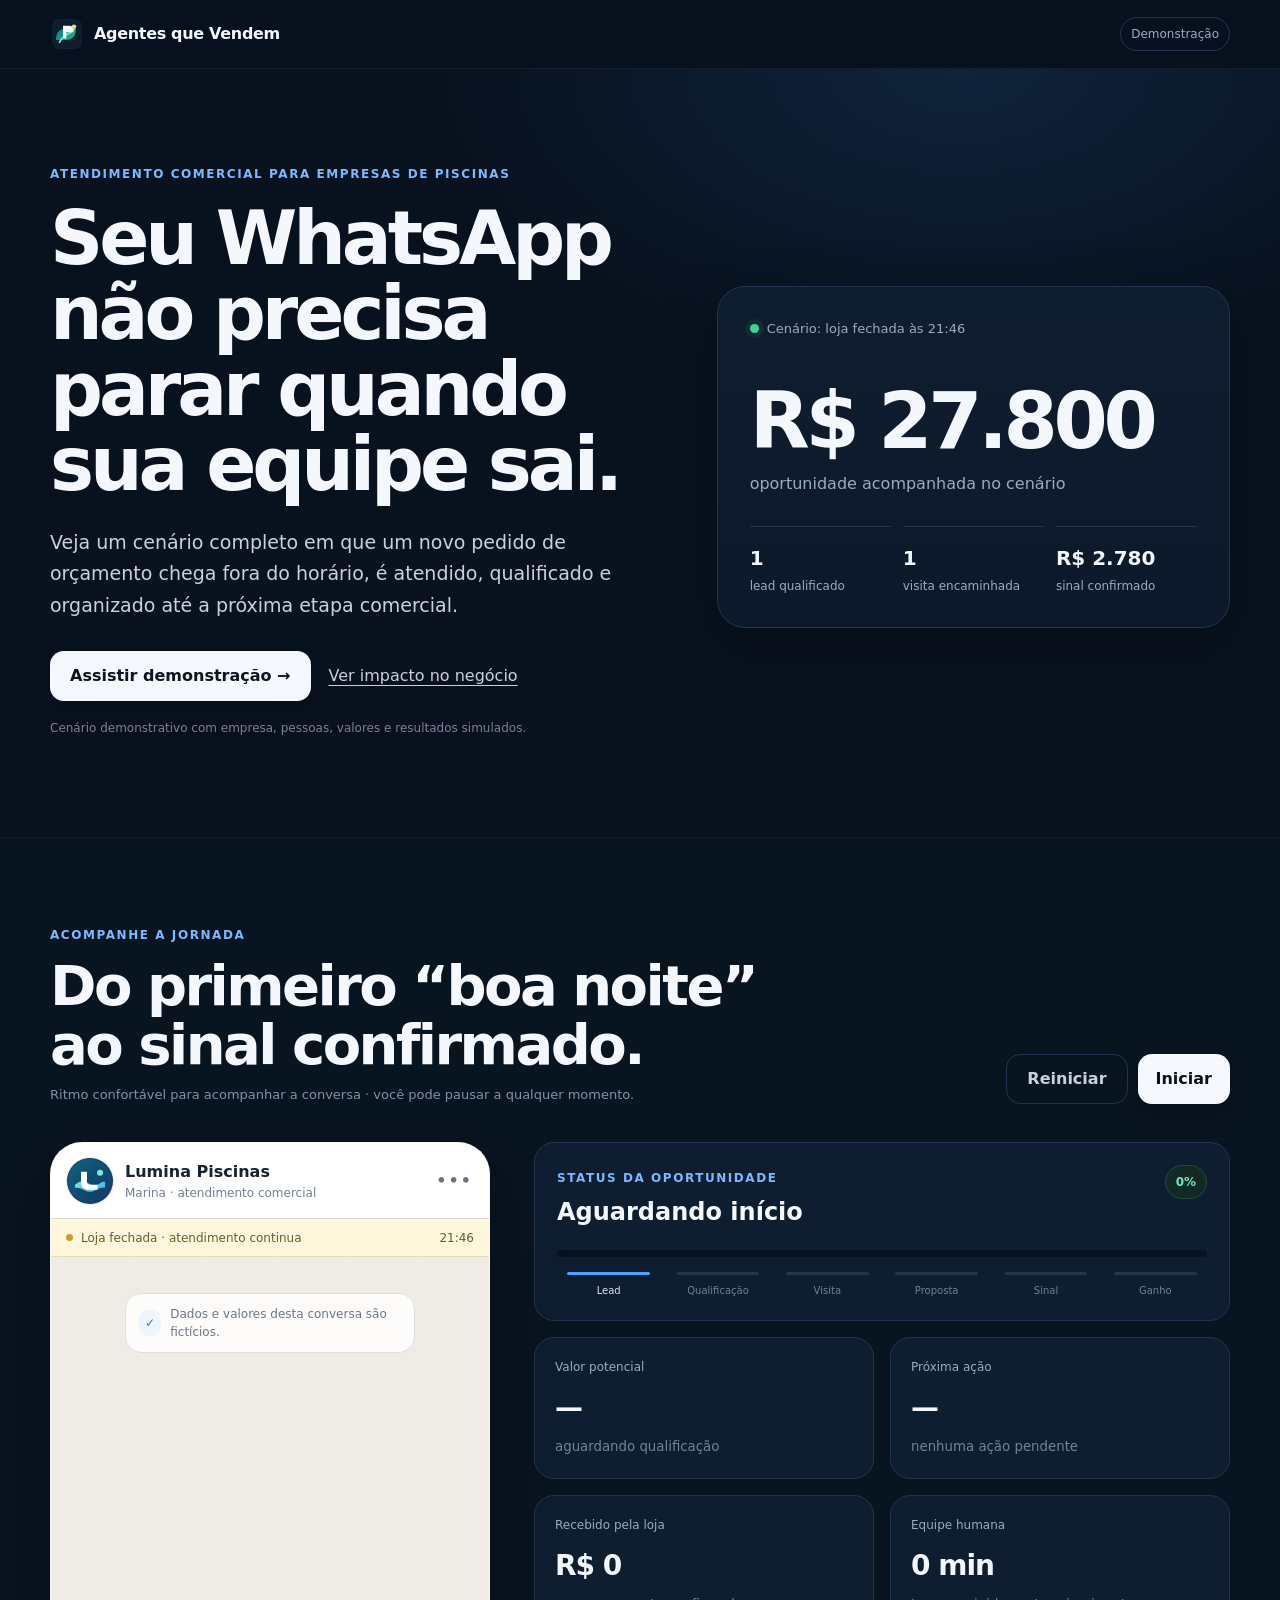
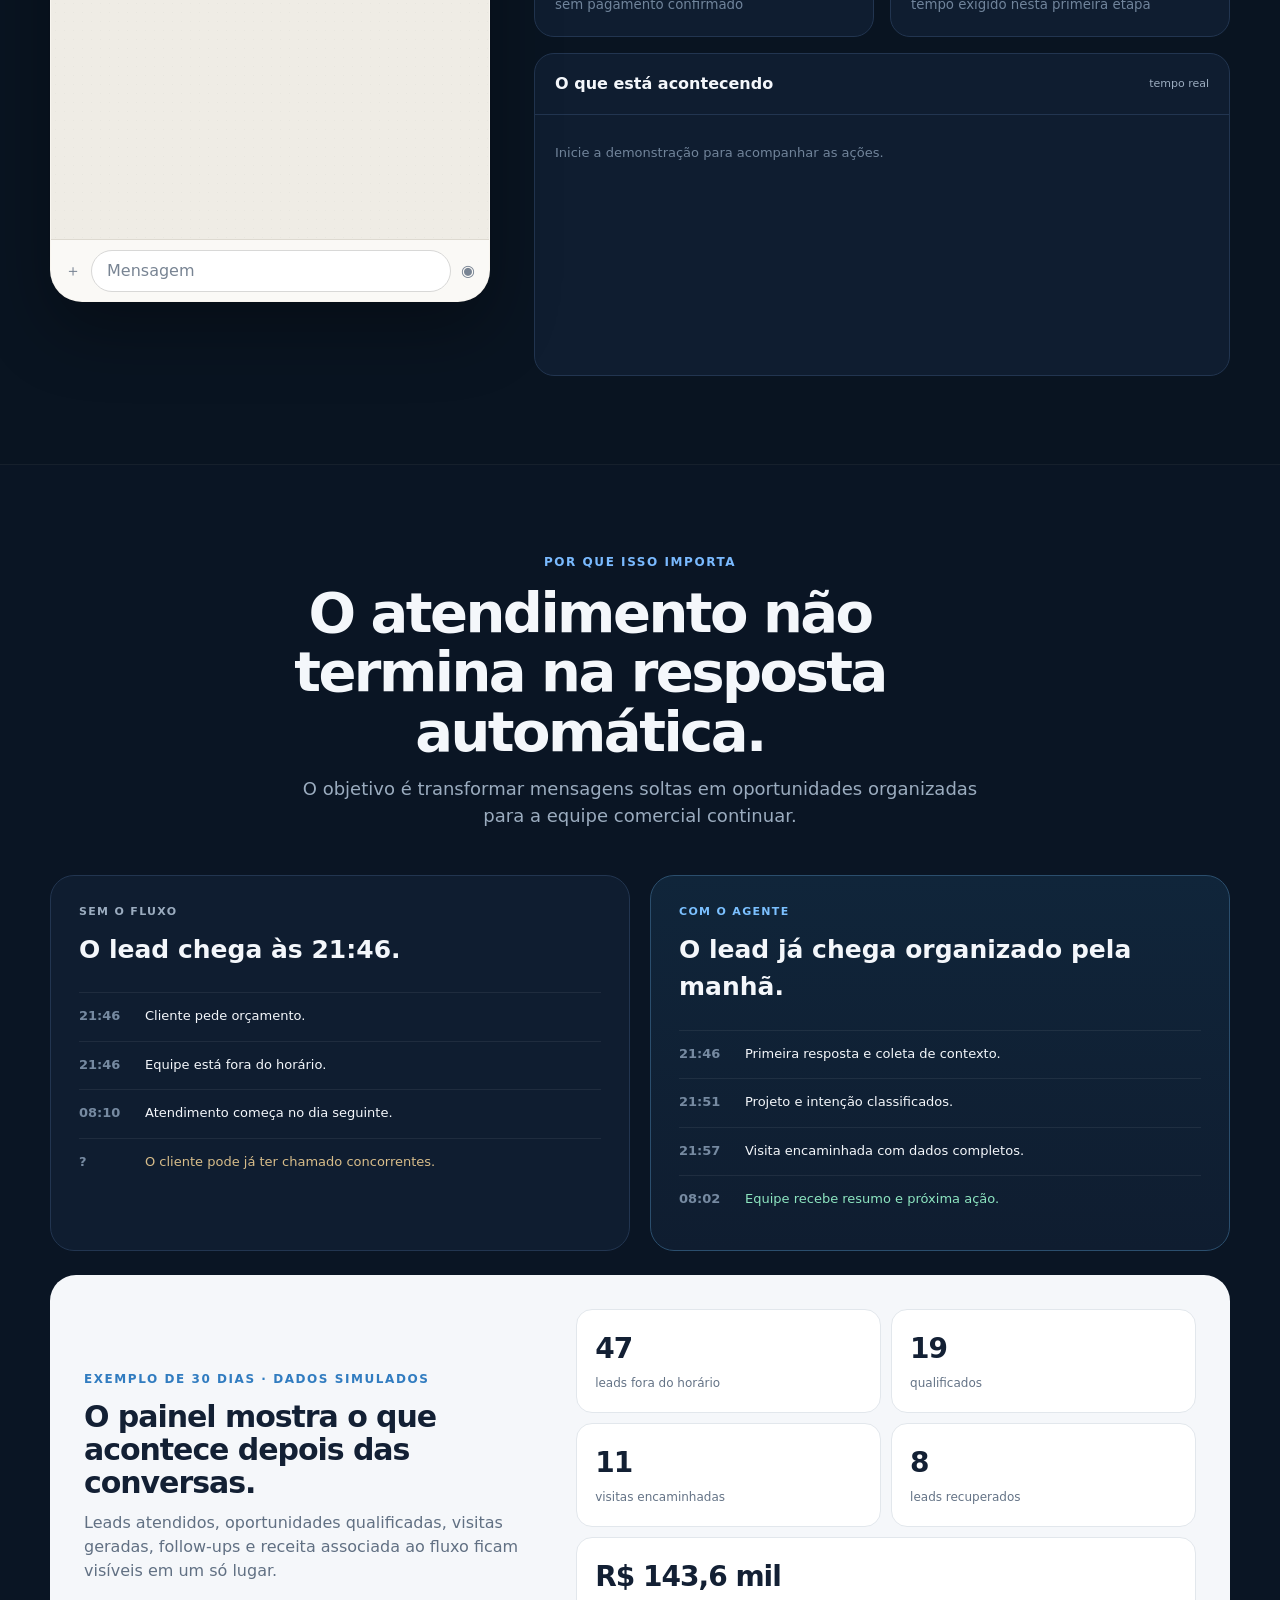
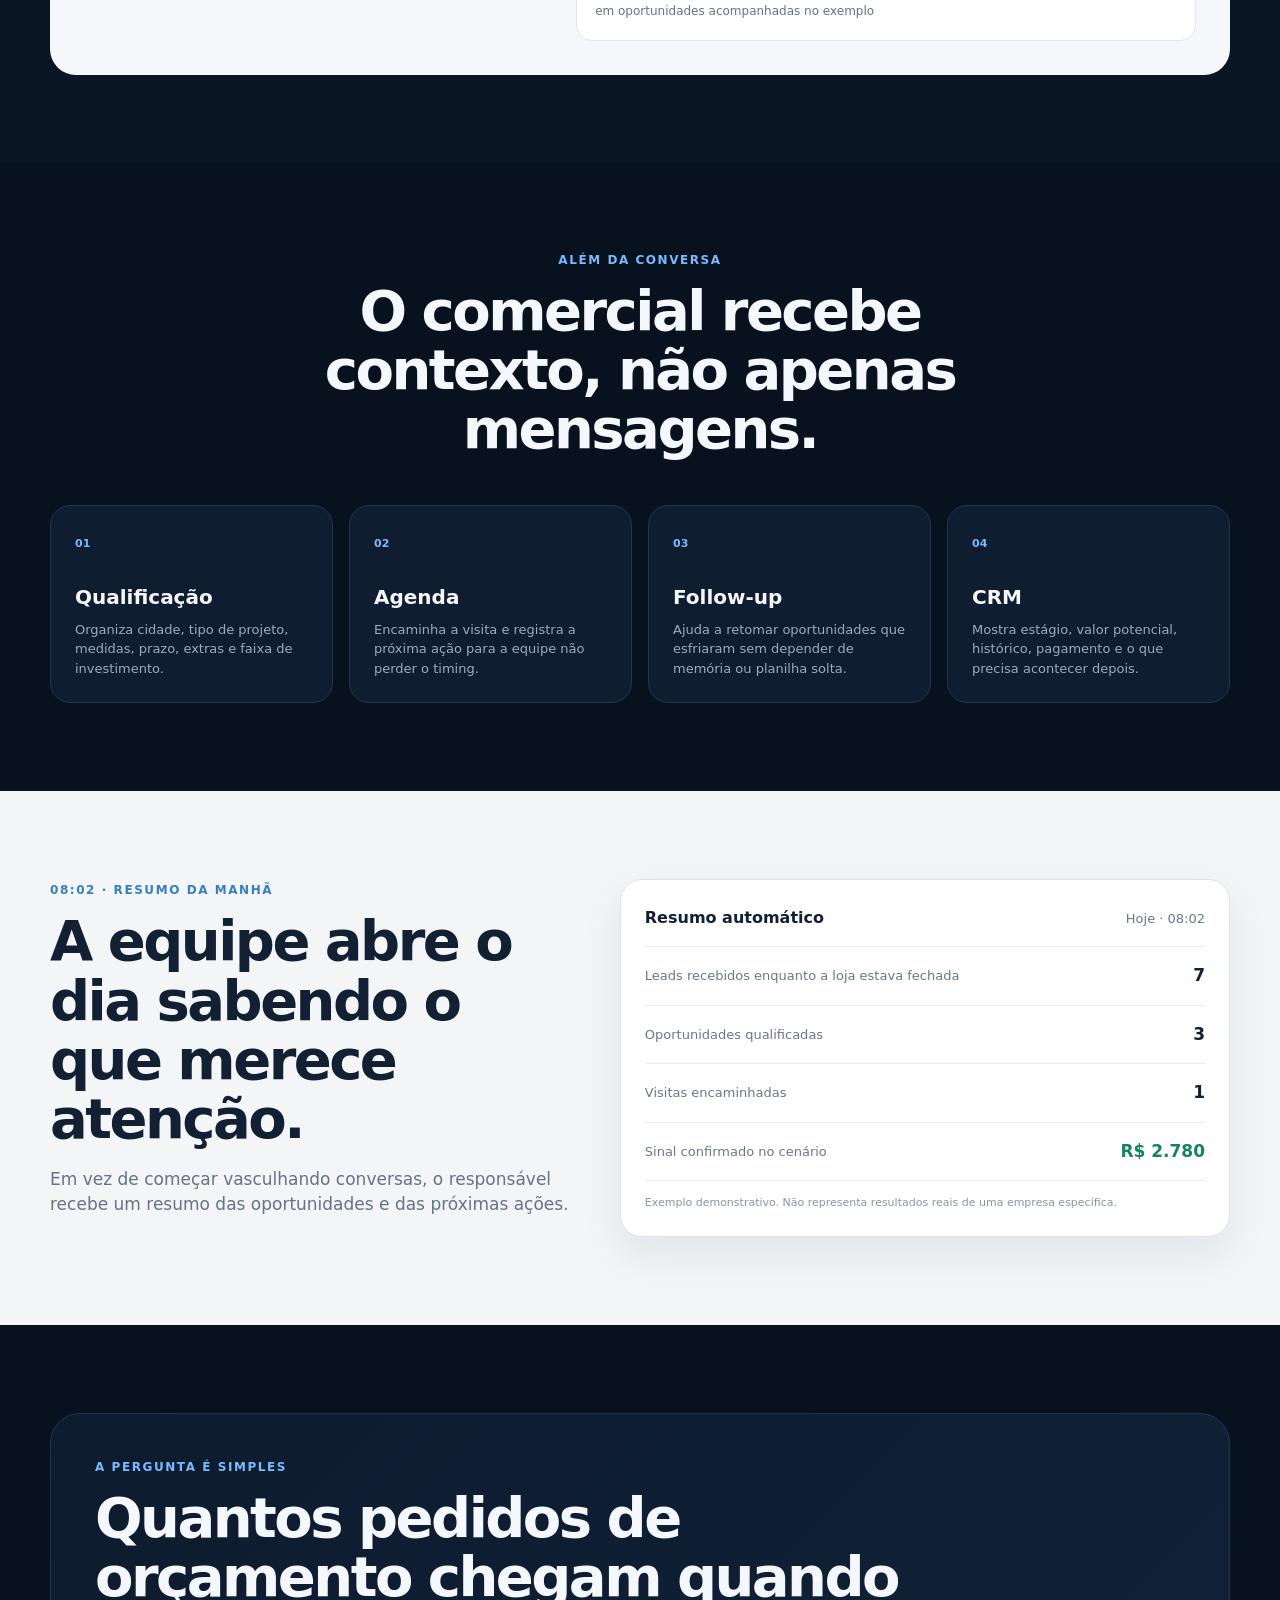
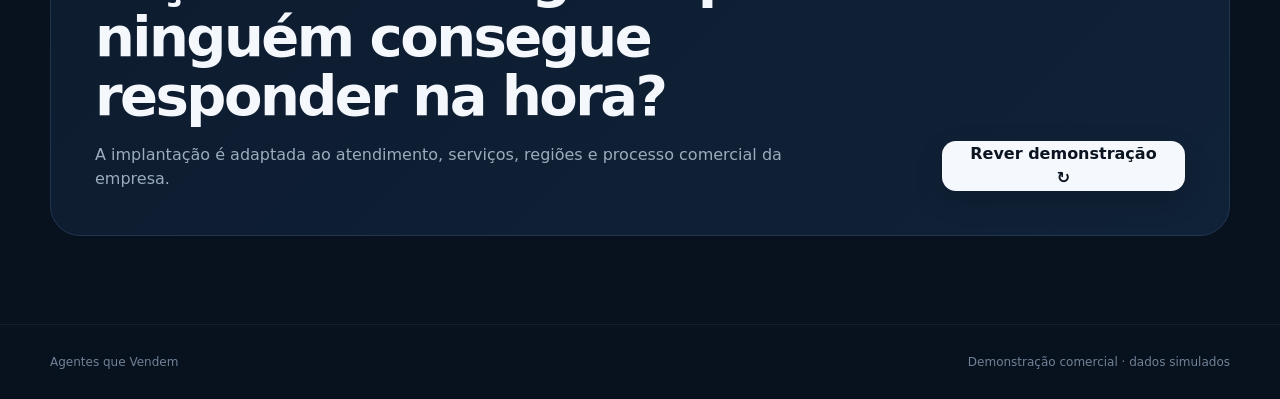
==== commit 7277dd45: "V16 leitura e identidade" ====
--- a/index.html
+++ b/index.html
@@ -52,6 +52,7 @@
           <div>
             <div class="eyebrow">ACOMPANHE A JORNADA</div>
             <h2>Do primeiro “boa noite” ao sinal confirmado.</h2>
+            <p class="demo-note">Ritmo confortável para acompanhar a conversa · você pode pausar a qualquer momento.</p>
           </div>
           <div class="demo-controls">
             <button class="ghost-btn" id="restartBtn">Reiniciar</button>
--- a/app.css
+++ b/app.css
@@ -9,3 +9,18 @@
 @media(max-width:800px){.section{padding:66px 0}.container{width:min(100% - 28px,var(--max))}.hero{padding-top:66px}.hero-grid{gap:30px}.hero-copy{text-align:left}.hero-lead{font-size:17px}.proof-row{grid-template-columns:1fr 1fr}.proof-row div:last-child{grid-column:1/-1}.section-heading{display:block}.demo-heading .demo-controls{margin-top:20px}.demo-layout{grid-template-columns:1fr;gap:28px}.phone-column{position:static}.phone-frame{height:min(720px,78vh);max-height:720px;min-height:620px;width:min(100%,430px);margin:0 auto}.impact-column{width:100%}.metrics-grid{grid-template-columns:1fr 1fr}.stage-steps{grid-template-columns:repeat(3,1fr);row-gap:12px}.comparison-grid{grid-template-columns:1fr}.feature-grid{grid-template-columns:1fr 1fr}.final-card{display:block;padding:30px}.final-card .primary-btn{margin-top:26px}.toast-stack{top:78px;right:14px}.footer-inner{display:block}.footer-inner span{display:block;margin:5px 0}}
 @media(max-width:520px){.header-inner{height:60px}.brand span{font-size:14px}.brand img{width:30px;height:30px}.demo-badge{font-size:10px;padding:6px 8px}.section{padding:54px 0}.container{width:calc(100% - 24px)}h1{font-size:42px}.hero-lead{font-size:16px;line-height:1.55}.hero-actions{display:grid;grid-template-columns:1fr;width:100%}.hero-actions .primary-btn{width:100%}.hero-actions .text-link{text-align:center}.hero-proof{padding:24px;border-radius:22px}.proof-number{font-size:50px}.proof-row{grid-template-columns:1fr 1fr}.section-heading h2{font-size:34px}.demo-controls{display:grid;grid-template-columns:1fr 1fr;width:100%}.demo-controls button{width:100%}.phone-frame{width:100%;height:650px;min-height:600px;border-radius:24px}.wa-header{height:68px}.chat{padding-inline:10px}.bubble{font-size:13px}.metrics-grid{grid-template-columns:1fr}.metric-card{min-height:112px}.stage-card{padding:18px}.stage-top h3{font-size:21px}.event-feed{min-height:220px}.comparison-grid{gap:14px}.compare-card{padding:22px}.simulation-block{padding:24px;border-radius:22px}.simulation-metrics{grid-template-columns:1fr 1fr}.simulation-metrics div{padding:15px}.simulation-metrics strong{font-size:22px}.feature-grid{grid-template-columns:1fr}.morning-wrap{gap:28px}.summary-card{padding:8px 18px}.summary-row{align-items:flex-start}.summary-row span{max-width:70%}.final-card{padding:26px 22px}.final-card h2{font-size:32px}.toast-stack{width:calc(100vw - 24px);right:12px;top:68px}.toast{border-radius:14px}.footer-inner{text-align:center}}
 @media(max-width:380px){h1{font-size:37px}.proof-row{grid-template-columns:1fr}.proof-row div:last-child{grid-column:auto}.simulation-metrics{grid-template-columns:1fr}.simulation-metrics .wide{grid-column:auto}.phone-frame{height:610px}.stage-steps{grid-template-columns:repeat(2,1fr)}}
+
+/* V16 — leitura confortável e identidade da loja */
+.demo-note{margin:10px 0 0;color:#7f92a8;font-size:13px;max-width:620px}
+.wa-avatar{width:46px;height:46px;flex:0 0 46px;border-radius:50%;overflow:hidden;background:#123b66;box-shadow:0 0 0 1px rgba(20,55,83,.10)}
+.wa-avatar img{width:100%;height:100%;border-radius:0;object-fit:cover}
+.time-divider{text-align:center;color:#7a8491;font-size:11px;margin:20px 0;padding:7px 10px;background:rgba(255,255,255,.56);border-radius:999px;width:max-content;max-width:90%;margin-inline:auto}
+.toast{transition:opacity .25s ease,transform .25s ease}
+@media(max-width:520px){
+  .demo-note{font-size:12px;line-height:1.5;margin-top:8px}
+  .wa-avatar{width:42px;height:42px;flex-basis:42px}
+  .wa-header{gap:10px}
+  .toast{padding:15px 14px}
+  .toast b{font-size:14px}
+  .toast span{font-size:12px;line-height:1.45}
+}
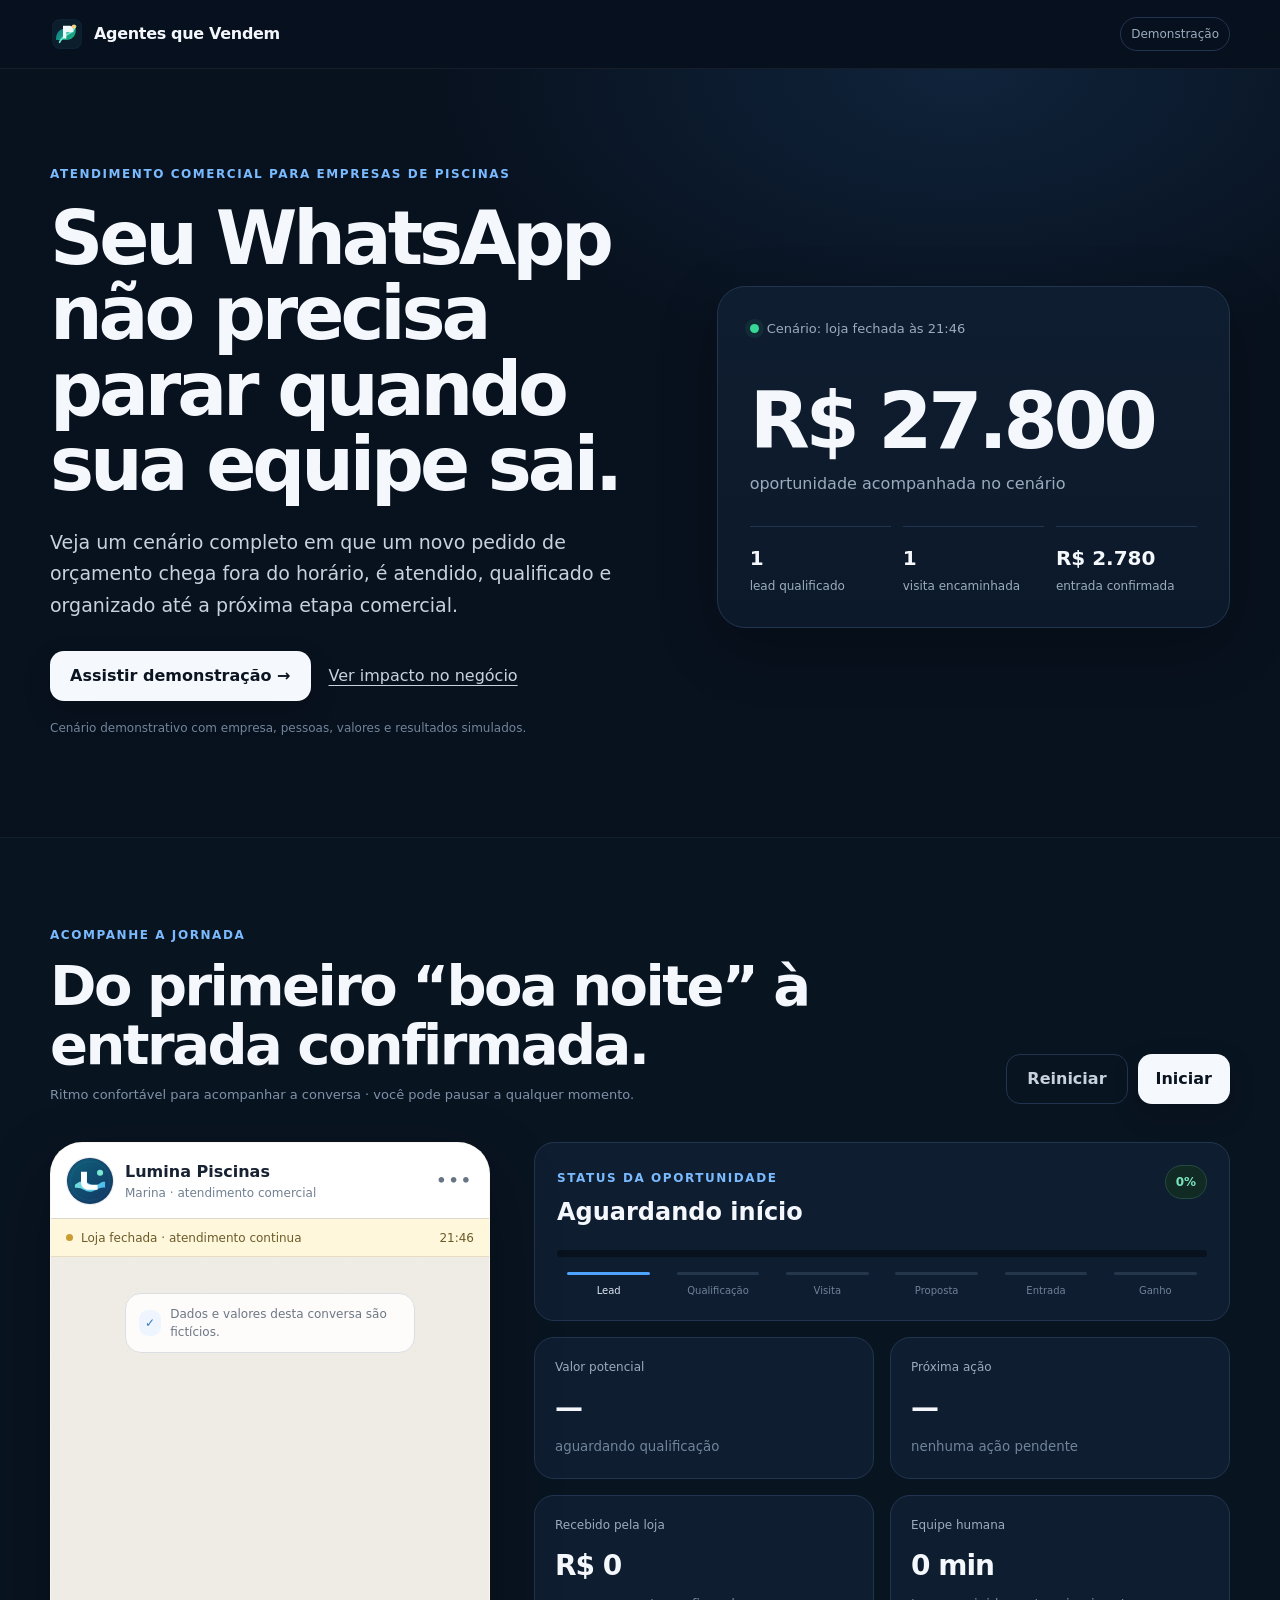
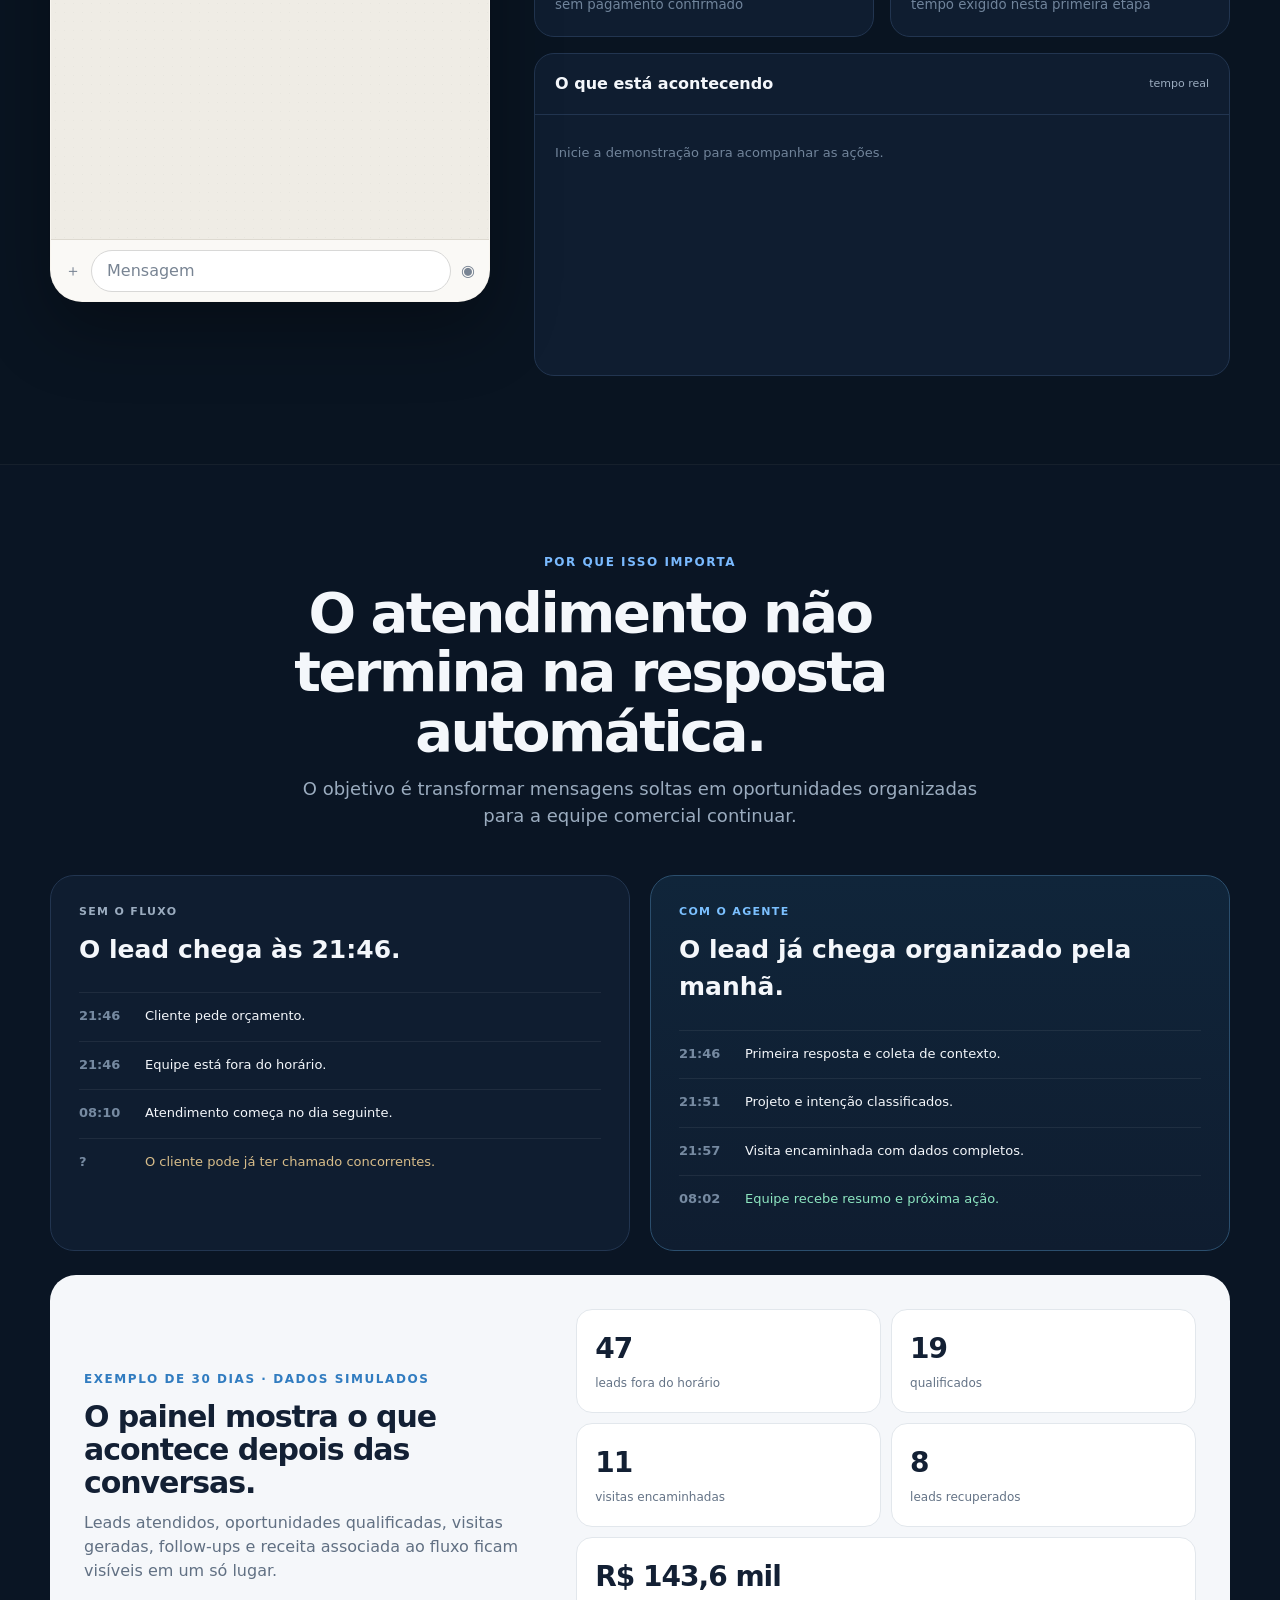
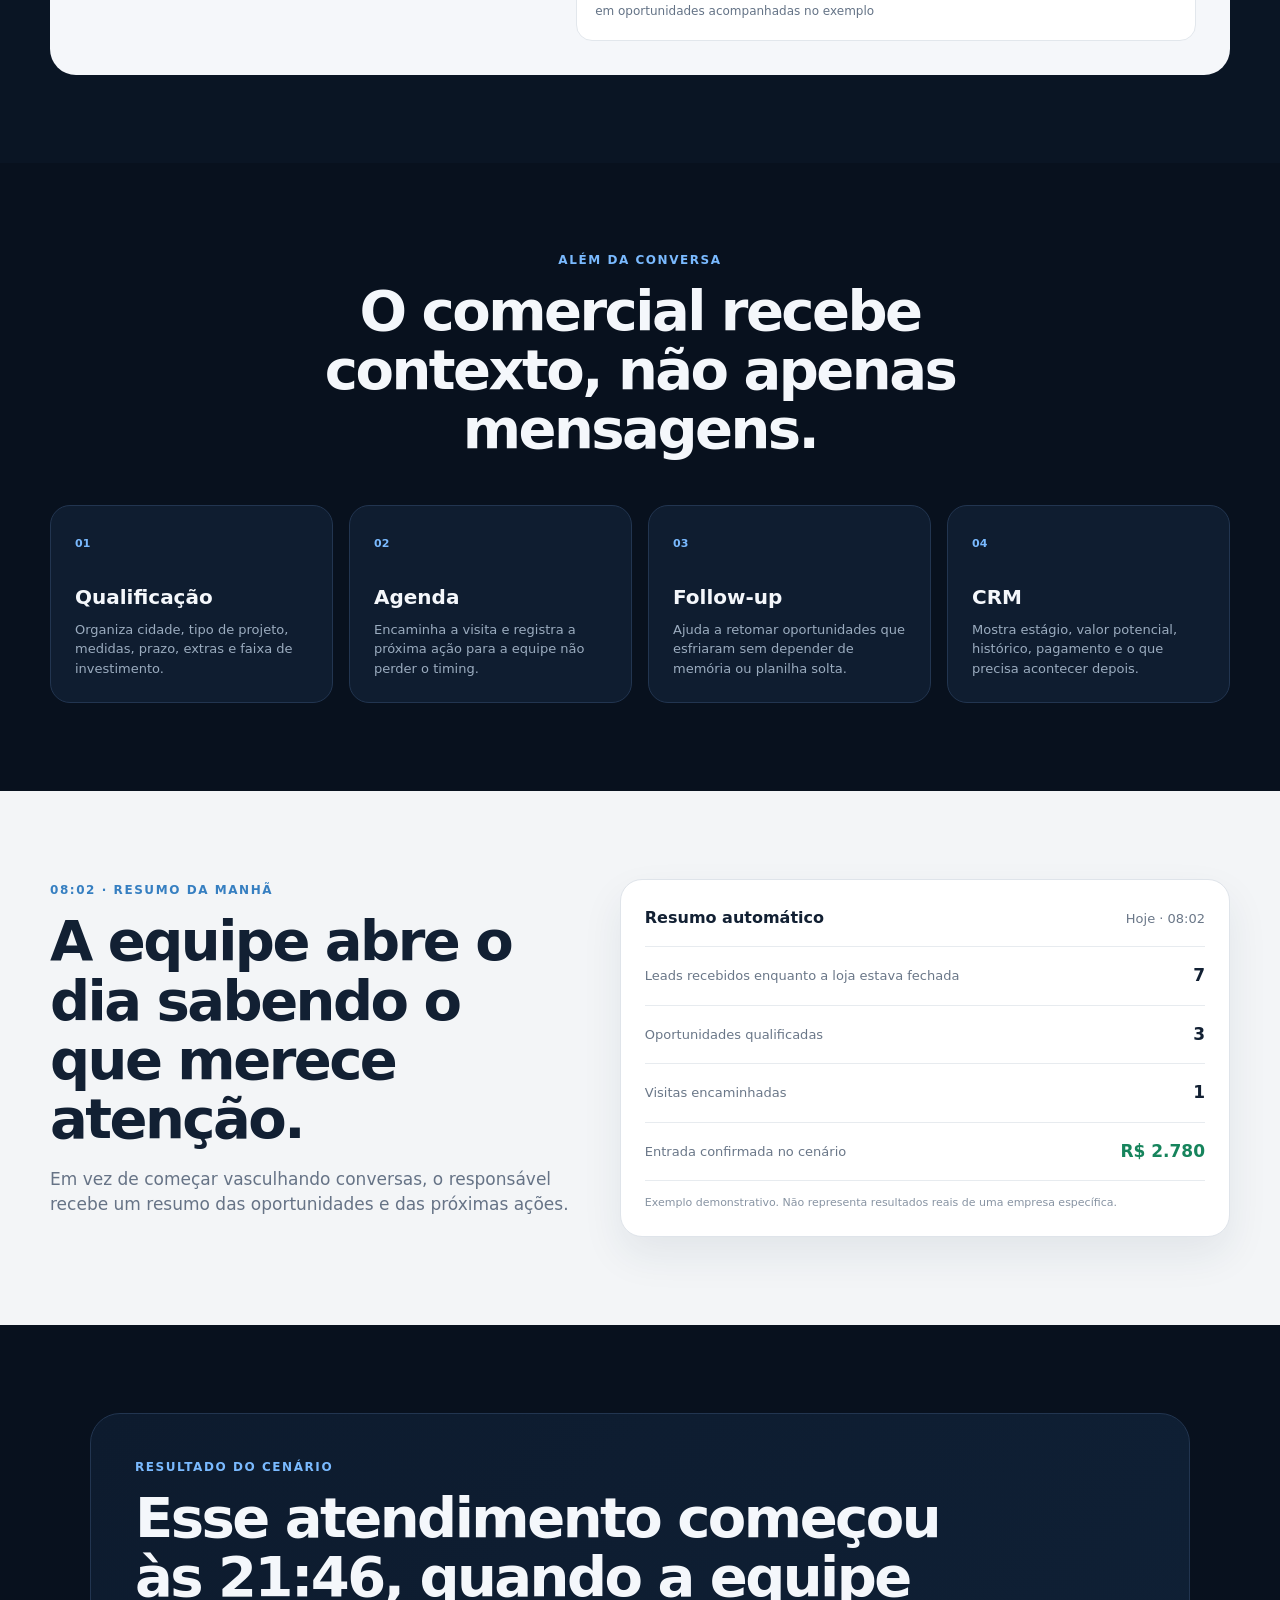
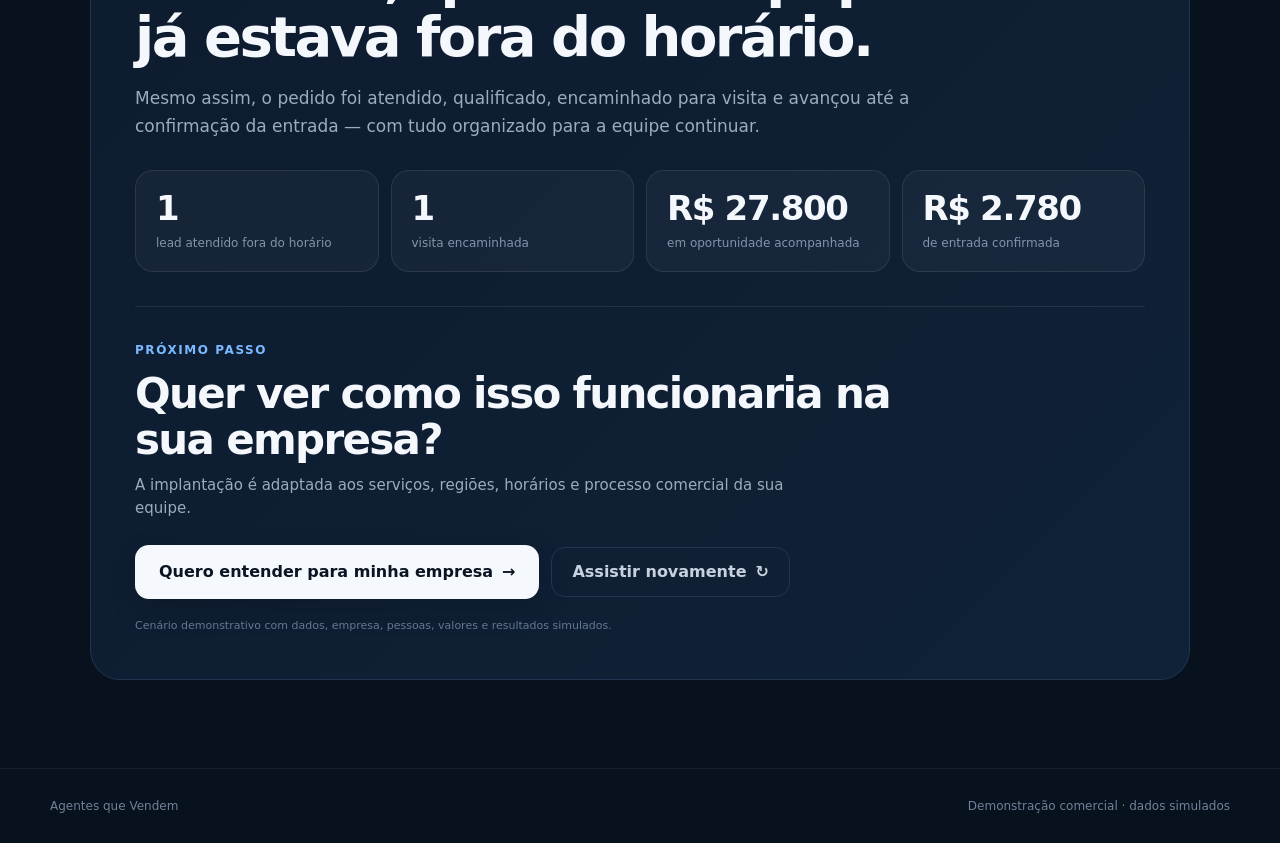
==== commit 763ca08a: "V18 CTA WhatsApp" ====
--- a/index.html
+++ b/index.html
@@ -40,7 +40,7 @@
           <div class="proof-row">
             <div><b>1</b><span>lead qualificado</span></div>
             <div><b>1</b><span>visita encaminhada</span></div>
-            <div><b>R$ 2.780</b><span>sinal confirmado</span></div>
+            <div><b>R$ 2.780</b><span>entrada confirmada</span></div>
           </div>
         </div>
       </div>
@@ -51,7 +51,7 @@
         <div class="section-heading demo-heading">
           <div>
             <div class="eyebrow">ACOMPANHE A JORNADA</div>
-            <h2>Do primeiro “boa noite” ao sinal confirmado.</h2>
+            <h2>Do primeiro “boa noite” à entrada confirmada.</h2>
             <p class="demo-note">Ritmo confortável para acompanhar a conversa · você pode pausar a qualquer momento.</p>
           </div>
           <div class="demo-controls">
@@ -204,20 +204,39 @@
           <div class="summary-row"><span>Leads recebidos enquanto a loja estava fechada</span><b>7</b></div>
           <div class="summary-row"><span>Oportunidades qualificadas</span><b>3</b></div>
           <div class="summary-row"><span>Visitas encaminhadas</span><b>1</b></div>
-          <div class="summary-row highlight"><span>Sinal confirmado no cenário</span><b>R$ 2.780</b></div>
+          <div class="summary-row highlight"><span>Entrada confirmada no cenário</span><b>R$ 2.780</b></div>
           <div class="summary-note">Exemplo demonstrativo. Não representa resultados reais de uma empresa específica.</div>
         </div>
       </div>
     </section>
 
-    <section class="final-section section">
-      <div class="container final-card">
-        <div>
-          <div class="eyebrow">A PERGUNTA É SIMPLES</div>
-          <h2>Quantos pedidos de orçamento chegam quando ninguém consegue responder na hora?</h2>
-          <p>A implantação é adaptada ao atendimento, serviços, regiões e processo comercial da empresa.</p>
-        </div>
-        <button class="primary-btn" id="finalReplay">Rever demonstração <span>↻</span></button>
+    <section class="final-section section" id="contato">
+      <div class="container final-card final-card-cta">
+        <div class="final-copy">
+          <div class="eyebrow">RESULTADO DO CENÁRIO</div>
+          <h2>Esse atendimento começou às 21:46, quando a equipe já estava fora do horário.</h2>
+          <p>Mesmo assim, o pedido foi atendido, qualificado, encaminhado para visita e avançou até a confirmação da entrada — com tudo organizado para a equipe continuar.</p>
+
+          <div class="final-results" aria-label="Resumo do cenário demonstrativo">
+            <div><strong>1</strong><span>lead atendido fora do horário</span></div>
+            <div><strong>1</strong><span>visita encaminhada</span></div>
+            <div><strong>R$ 27.800</strong><span>em oportunidade acompanhada</span></div>
+            <div><strong>R$ 2.780</strong><span>de entrada confirmada</span></div>
+          </div>
+
+          <div class="final-question">
+            <span class="mini-label">PRÓXIMO PASSO</span>
+            <h3>Quer ver como isso funcionaria na sua empresa?</h3>
+            <p>A implantação é adaptada aos serviços, regiões, horários e processo comercial da sua equipe.</p>
+          </div>
+
+          <div class="final-actions">
+            <a class="primary-btn whatsapp-cta" id="whatsappCta" href="https://wa.me/5511964192848?text=Ol%C3%A1%2C%20Eduardo%21%20Vi%20a%20demonstra%C3%A7%C3%A3o%20do%20Agentes%20que%20Vendem%20e%20quero%20entender%20como%20isso%20funcionaria%20na%20minha%20empresa." target="_blank" rel="noopener noreferrer">Quero entender para minha empresa <span>→</span></a>
+            <button class="ghost-btn" id="finalReplay">Assistir novamente <span>↻</span></button>
+          </div>
+
+          <p class="final-disclaimer">Cenário demonstrativo com dados, empresa, pessoas, valores e resultados simulados.</p>
+        </div>
       </div>
     </section>
   </main>
--- a/app.css
+++ b/app.css
@@ -24,3 +24,33 @@
   .toast b{font-size:14px}
   .toast span{font-size:12px;line-height:1.45}
 }
+
+/* V18 — fechamento comercial e CTA para WhatsApp */
+.final-card-cta{display:block;max-width:1100px}
+.final-copy{width:100%}
+.final-copy>p{font-size:17px;line-height:1.65;max-width:820px}
+.final-results{display:grid;grid-template-columns:repeat(4,minmax(0,1fr));gap:12px;margin:30px 0 34px}
+.final-results>div{padding:20px;border:1px solid rgba(255,255,255,.085);border-radius:18px;background:rgba(255,255,255,.035);min-width:0}
+.final-results strong{display:block;font-size:clamp(25px,3vw,34px);line-height:1.05;letter-spacing:-.04em;color:#f4f8fc}
+.final-results span{display:block;margin-top:8px;color:#8295aa;font-size:12px;line-height:1.4}
+.final-question{padding-top:30px;border-top:1px solid rgba(255,255,255,.08)}
+.final-question h3{font-size:clamp(28px,4vw,42px);line-height:1.08;letter-spacing:-.04em;margin:10px 0 12px;max-width:760px}
+.final-question p{color:var(--muted);max-width:700px;margin:0;font-size:15px}
+.final-actions{display:flex;align-items:center;gap:12px;flex-wrap:wrap;margin-top:26px}
+.final-actions .primary-btn,.final-actions .ghost-btn{display:inline-flex;align-items:center;justify-content:center;gap:9px;text-decoration:none}
+.whatsapp-cta{min-height:54px;padding-inline:24px}
+.final-disclaimer{font-size:11px!important;color:#65788f!important;margin:18px 0 0!important}
+@media(max-width:800px){
+  .final-results{grid-template-columns:1fr 1fr}
+}
+@media(max-width:520px){
+  .final-copy>p{font-size:15px}
+  .final-results{grid-template-columns:1fr 1fr;gap:9px;margin:24px 0 28px}
+  .final-results>div{padding:16px 14px;border-radius:15px}
+  .final-results strong{font-size:24px}
+  .final-results span{font-size:11px}
+  .final-question{padding-top:24px}
+  .final-question h3{font-size:30px}
+  .final-actions{display:grid;grid-template-columns:1fr;width:100%}
+  .final-actions .primary-btn,.final-actions .ghost-btn{width:100%;min-height:52px}
+}
